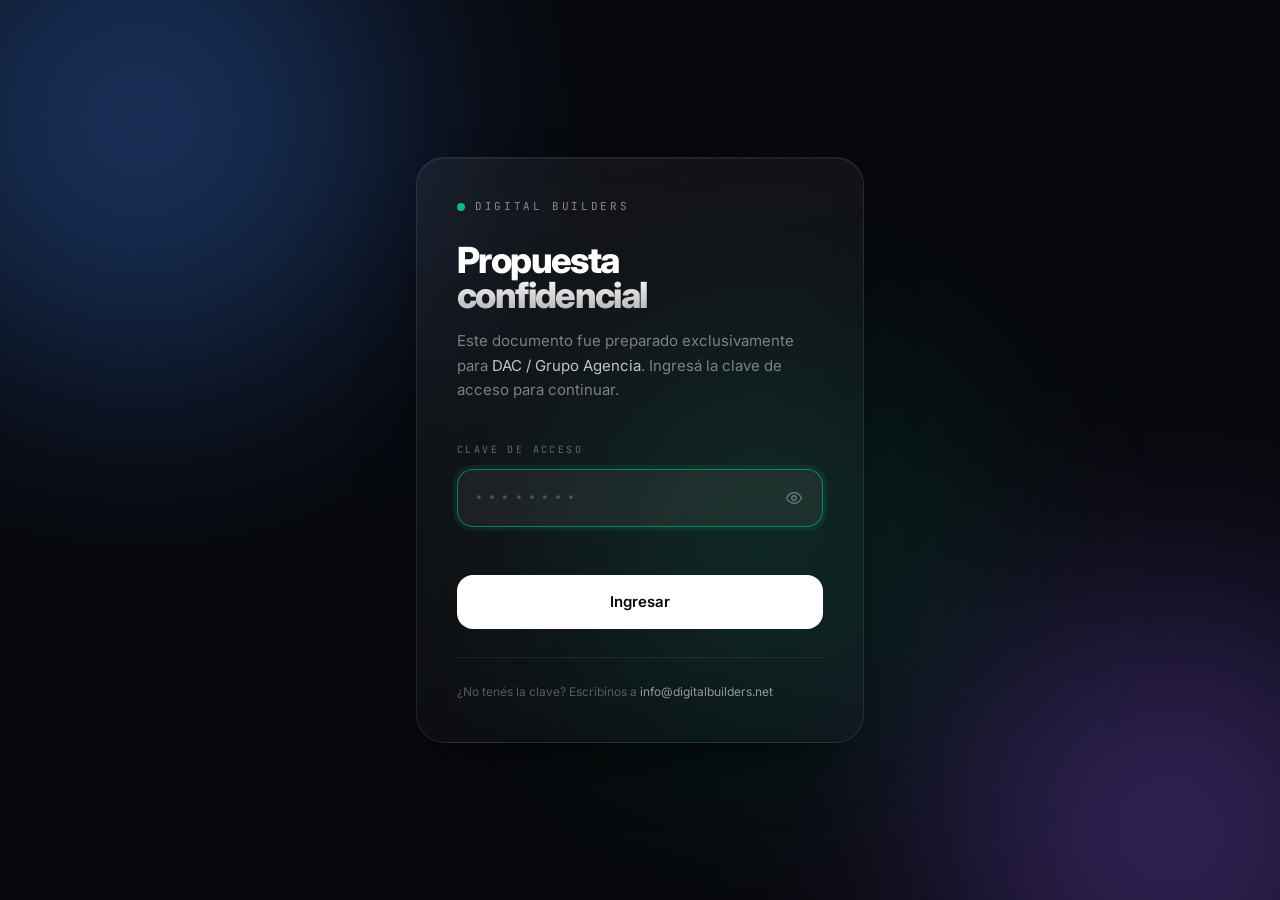
==== public/propuesta/index.html @ 60eed5fd "Cargar la cotizacion real: inversion, pagos y mantenimiento Inversion total USD 35.500 + IVA, dividi" ====
<!doctype html>
<html lang="es">
<head>
<meta charset="utf-8" />
<meta name="viewport" content="width=device-width, initial-scale=1, viewport-fit=cover" />
<meta name="robots" content="noindex,nofollow" />
<meta name="googlebot" content="noindex,nofollow" />
<meta name="referrer" content="no-referrer" />
<meta name="theme-color" content="#06070B" />
<title>Propuesta Técnica y Comercial · Digital Builders</title>
<meta name="description" content="Propuesta técnica y comercial de Digital Builders para DAC, Grupo Agencia, Sumate e Intranet. Documento privado." />
<link rel="preconnect" href="https://fonts.googleapis.com" />
<link rel="preconnect" href="https://fonts.gstatic.com" crossorigin />
<link rel="stylesheet" media="print" onload="this.media='all'"
      href="https://fonts.googleapis.com/css2?family=Inter:wght@300;400;500;600;700;800;900&family=JetBrains+Mono:wght@400;500&display=swap" />
<!-- Tailwind compilado e incrustado: la propuesta no depende de ningun CDN.
     Si se agregan o cambian clases de Tailwind en este archivo, hay que
     regenerar este bloque con la CLI de Tailwind v3 sobre este mismo HTML. -->
<style>*,:after,:before{--tw-border-spacing-x:0;--tw-border-spacing-y:0;--tw-translate-x:0;--tw-translate-y:0;--tw-rotate:0;--tw-skew-x:0;--tw-skew-y:0;--tw-scale-x:1;--tw-scale-y:1;--tw-pan-x: ;--tw-pan-y: ;--tw-pinch-zoom: ;--tw-scroll-snap-strictness:proximity;--tw-gradient-from-position: ;--tw-gradient-via-position: ;--tw-gradient-to-position: ;--tw-ordinal: ;--tw-slashed-zero: ;--tw-numeric-figure: ;--tw-numeric-spacing: ;--tw-numeric-fraction: ;--tw-ring-inset: ;--tw-ring-offset-width:0px;--tw-ring-offset-color:#fff;--tw-ring-color:rgba(59,130,246,.5);--tw-ring-offset-shadow:0 0 #0000;--tw-ring-shadow:0 0 #0000;--tw-shadow:0 0 #0000;--tw-shadow-colored:0 0 #0000;--tw-blur: ;--tw-brightness: ;--tw-contrast: ;--tw-grayscale: ;--tw-hue-rotate: ;--tw-invert: ;--tw-saturate: ;--tw-sepia: ;--tw-drop-shadow: ;--tw-backdrop-blur: ;--tw-backdrop-brightness: ;--tw-backdrop-contrast: ;--tw-backdrop-grayscale: ;--tw-backdrop-hue-rotate: ;--tw-backdrop-invert: ;--tw-backdrop-opacity: ;--tw-backdrop-saturate: ;--tw-backdrop-sepia: ;--tw-contain-size: ;--tw-contain-layout: ;--tw-contain-paint: ;--tw-contain-style: }::backdrop{--tw-border-spacing-x:0;--tw-border-spacing-y:0;--tw-translate-x:0;--tw-translate-y:0;--tw-rotate:0;--tw-skew-x:0;--tw-skew-y:0;--tw-scale-x:1;--tw-scale-y:1;--tw-pan-x: ;--tw-pan-y: ;--tw-pinch-zoom: ;--tw-scroll-snap-strictness:proximity;--tw-gradient-from-position: ;--tw-gradient-via-position: ;--tw-gradient-to-position: ;--tw-ordinal: ;--tw-slashed-zero: ;--tw-numeric-figure: ;--tw-numeric-spacing: ;--tw-numeric-fraction: ;--tw-ring-inset: ;--tw-ring-offset-width:0px;--tw-ring-offset-color:#fff;--tw-ring-color:rgba(59,130,246,.5);--tw-ring-offset-shadow:0 0 #0000;--tw-ring-shadow:0 0 #0000;--tw-shadow:0 0 #0000;--tw-shadow-colored:0 0 #0000;--tw-blur: ;--tw-brightness: ;--tw-contrast: ;--tw-grayscale: ;--tw-hue-rotate: ;--tw-invert: ;--tw-saturate: ;--tw-sepia: ;--tw-drop-shadow: ;--tw-backdrop-blur: ;--tw-backdrop-brightness: ;--tw-backdrop-contrast: ;--tw-backdrop-grayscale: ;--tw-backdrop-hue-rotate: ;--tw-backdrop-invert: ;--tw-backdrop-opacity: ;--tw-backdrop-saturate: ;--tw-backdrop-sepia: ;--tw-contain-size: ;--tw-contain-layout: ;--tw-contain-paint: ;--tw-contain-style: }/*! tailwindcss v3.4.19 | MIT License | https://tailwindcss.com*/*,:after,:before{box-sizing:border-box;border:0 solid #e5e7eb}:after,:before{--tw-content:""}:host,html{line-height:1.5;-webkit-text-size-adjust:100%;-moz-tab-size:4;-o-tab-size:4;tab-size:4;font-family:Inter,system-ui,sans-serif;font-feature-settings:normal;font-variation-settings:normal;-webkit-tap-highlight-color:transparent}body{margin:0;line-height:inherit}hr{height:0;color:inherit;border-top-width:1px}abbr:where([title]){-webkit-text-decoration:underline dotted;text-decoration:underline dotted}h1,h2,h3,h4,h5,h6{font-size:inherit;font-weight:inherit}a{color:inherit;text-decoration:inherit}b,strong{font-weight:bolder}code,kbd,pre,samp{font-family:JetBrains Mono,monospace;font-feature-settings:normal;font-variation-settings:normal;font-size:1em}small{font-size:80%}sub,sup{font-size:75%;line-height:0;position:relative;vertical-align:baseline}sub{bottom:-.25em}sup{top:-.5em}table{text-indent:0;border-color:inherit;border-collapse:collapse}button,input,optgroup,select,textarea{font-family:inherit;font-feature-settings:inherit;font-variation-settings:inherit;font-size:100%;font-weight:inherit;line-height:inherit;letter-spacing:inherit;color:inherit;margin:0;padding:0}button,select{text-transform:none}button,input:where([type=button]),input:where([type=reset]),input:where([type=submit]){-webkit-appearance:button;background-color:transparent;background-image:none}:-moz-focusring{outline:auto}:-moz-ui-invalid{box-shadow:none}progress{vertical-align:baseline}::-webkit-inner-spin-button,::-webkit-outer-spin-button{height:auto}[type=search]{-webkit-appearance:textfield;outline-offset:-2px}::-webkit-search-decoration{-webkit-appearance:none}::-webkit-file-upload-button{-webkit-appearance:button;font:inherit}summary{display:list-item}blockquote,dd,dl,figure,h1,h2,h3,h4,h5,h6,hr,p,pre{margin:0}fieldset{margin:0}fieldset,legend{padding:0}menu,ol,ul{list-style:none;margin:0;padding:0}dialog{padding:0}textarea{resize:vertical}input::-moz-placeholder,textarea::-moz-placeholder{opacity:1;color:#9ca3af}input::placeholder,textarea::placeholder{opacity:1;color:#9ca3af}[role=button],button{cursor:pointer}:disabled{cursor:default}audio,canvas,embed,iframe,img,object,svg,video{display:block;vertical-align:middle}img,video{max-width:100%;height:auto}[hidden]:where(:not([hidden=until-found])){display:none}.pointer-events-none{pointer-events:none}.visible{visibility:visible}.fixed{position:fixed}.absolute{position:absolute}.relative{position:relative}.inset-0{inset:0}.inset-x-0{left:0;right:0}.-bottom-24{bottom:-6rem}.-bottom-28{bottom:-7rem}.-bottom-32{bottom:-8rem}.-bottom-40{bottom:-10rem}.-left-16{left:-4rem}.-left-20{left:-5rem}.-left-24{left:-6rem}.-right-10{right:-2.5rem}.-right-16{right:-4rem}.-right-20{right:-5rem}.-top-20{top:-5rem}.-top-24{top:-6rem}.-top-32{top:-8rem}.-top-40{top:-10rem}.bottom-3{bottom:.75rem}.bottom-4{bottom:1rem}.bottom-6{bottom:1.5rem}.left-0{left:0}.left-1\/2{left:50%}.left-1\/3{left:33.333333%}.left-\[15px\]{left:15px}.right-0{right:0}.right-1\/4{right:25%}.right-3{right:.75rem}.right-6{right:1.5rem}.top-0{top:0}.top-1\.5{top:.375rem}.top-1\/2{top:50%}.top-3{top:.75rem}.top-4{top:1rem}.top-6{top:1.5rem}.top-\[15px\]{top:15px}.z-10{z-index:10}.z-\[100\]{z-index:100}.z-\[60\]{z-index:60}.z-\[70\]{z-index:70}.mx-auto{margin-left:auto;margin-right:auto}.-mr-1{margin-right:-.25rem}.mb-4{margin-bottom:1rem}.mt-0\.5{margin-top:.125rem}.mt-1{margin-top:.25rem}.mt-1\.5{margin-top:.375rem}.mt-10{margin-top:2.5rem}.mt-12{margin-top:3rem}.mt-14{margin-top:3.5rem}.mt-16{margin-top:4rem}.mt-2{margin-top:.5rem}.mt-2\.5{margin-top:.625rem}.mt-3{margin-top:.75rem}.mt-4{margin-top:1rem}.mt-5{margin-top:1.25rem}.mt-6{margin-top:1.5rem}.mt-7{margin-top:1.75rem}.mt-8{margin-top:2rem}.mt-9{margin-top:2.25rem}.mt-\[6px\]{margin-top:6px}.mt-\[7px\]{margin-top:7px}.block{display:block}.flex{display:flex}.inline-flex{display:inline-flex}.table{display:table}.grid{display:grid}.hidden{display:none}.h-1{height:.25rem}.h-1\.5{height:.375rem}.h-10{height:2.5rem}.h-12{height:3rem}.h-2{height:.5rem}.h-5{height:1.25rem}.h-52{height:13rem}.h-56{height:14rem}.h-64{height:16rem}.h-72{height:18rem}.h-8{height:2rem}.h-80{height:20rem}.h-\[2px\]{height:2px}.h-\[31px\]{height:31px}.h-\[420px\]{height:420px}.h-\[440px\]{height:440px}.h-\[500px\]{height:500px}.h-auto{height:auto}.h-full{height:100%}.h-px{height:1px}.max-h-0{max-height:0}.min-h-\[100svh\]{min-height:100svh}.w-0{width:0}.w-1{width:.25rem}.w-1\.5{width:.375rem}.w-10{width:2.5rem}.w-12{width:3rem}.w-2{width:.5rem}.w-52{width:13rem}.w-56{width:14rem}.w-6{width:1.5rem}.w-64{width:16rem}.w-72{width:18rem}.w-8{width:2rem}.w-80{width:20rem}.w-\[31px\]{width:31px}.w-\[420px\]{width:420px}.w-\[440px\]{width:440px}.w-\[500px\]{width:500px}.w-full{width:100%}.w-px{width:1px}.max-w-2xl{max-width:42rem}.max-w-3xl{max-width:48rem}.max-w-\[1240px\]{max-width:1240px}.max-w-\[16ch\]{max-width:16ch}.max-w-\[18ch\]{max-width:18ch}.max-w-lg{max-width:32rem}.max-w-md{max-width:28rem}.flex-1{flex:1 1 0%}.shrink-0{flex-shrink:0}.border-collapse{border-collapse:collapse}.-translate-x-1\/2{--tw-translate-x:-50%}.-translate-x-1\/2,.-translate-y-1\/2{transform:translate(var(--tw-translate-x),var(--tw-translate-y)) rotate(var(--tw-rotate)) skewX(var(--tw-skew-x)) skewY(var(--tw-skew-y)) scaleX(var(--tw-scale-x)) scaleY(var(--tw-scale-y))}.-translate-y-1\/2{--tw-translate-y:-50%}.transform{transform:translate(var(--tw-translate-x),var(--tw-translate-y)) rotate(var(--tw-rotate)) skewX(var(--tw-skew-x)) skewY(var(--tw-skew-y)) scaleX(var(--tw-scale-x)) scaleY(var(--tw-scale-y))}.resize{resize:both}.grid-cols-1{grid-template-columns:repeat(1,minmax(0,1fr))}.grid-cols-2{grid-template-columns:repeat(2,minmax(0,1fr))}.flex-col{flex-direction:column}.flex-wrap{flex-wrap:wrap}.place-items-center{place-items:center}.items-start{align-items:flex-start}.items-end{align-items:flex-end}.items-center{align-items:center}.items-baseline{align-items:baseline}.justify-center{justify-content:center}.justify-between{justify-content:space-between}.gap-1{gap:.25rem}.gap-10{gap:2.5rem}.gap-2{gap:.5rem}.gap-2\.5{gap:.625rem}.gap-3{gap:.75rem}.gap-3\.5{gap:.875rem}.gap-4{gap:1rem}.gap-5{gap:1.25rem}.gap-6{gap:1.5rem}.gap-7{gap:1.75rem}.gap-8{gap:2rem}.gap-x-5{-moz-column-gap:1.25rem;column-gap:1.25rem}.gap-y-2\.5{row-gap:.625rem}.space-y-2\.5>:not([hidden])~:not([hidden]){--tw-space-y-reverse:0;margin-top:calc(.625rem*(1 - var(--tw-space-y-reverse)));margin-bottom:calc(.625rem*var(--tw-space-y-reverse))}.space-y-3>:not([hidden])~:not([hidden]){--tw-space-y-reverse:0;margin-top:calc(.75rem*(1 - var(--tw-space-y-reverse)));margin-bottom:calc(.75rem*var(--tw-space-y-reverse))}.space-y-5>:not([hidden])~:not([hidden]){--tw-space-y-reverse:0;margin-top:calc(1.25rem*(1 - var(--tw-space-y-reverse)));margin-bottom:calc(1.25rem*var(--tw-space-y-reverse))}.space-y-6>:not([hidden])~:not([hidden]){--tw-space-y-reverse:0;margin-top:calc(1.5rem*(1 - var(--tw-space-y-reverse)));margin-bottom:calc(1.5rem*var(--tw-space-y-reverse))}.overflow-hidden{overflow:hidden}.whitespace-nowrap{white-space:nowrap}.text-balance{text-wrap:balance}.break-all{word-break:break-all}.rounded-2xl{border-radius:1rem}.rounded-3xl{border-radius:1.5rem}.rounded-\[26px\]{border-radius:26px}.rounded-\[28px\]{border-radius:28px}.rounded-full{border-radius:9999px}.rounded-lg{border-radius:.5rem}.rounded-xl{border-radius:.75rem}.border{border-width:1px}.border-dashed{border-style:dashed}.border-dac\/25{border-color:rgba(59,130,246,.25)}.border-dac\/30{border-color:rgba(59,130,246,.3)}.border-dac\/40{border-color:rgba(59,130,246,.4)}.border-db\/25{border-color:rgba(16,185,129,.25)}.border-db\/30{border-color:rgba(16,185,129,.3)}.border-db\/40{border-color:rgba(16,185,129,.4)}.border-db\/45{border-color:rgba(16,185,129,.45)}.border-db\/50{border-color:rgba(16,185,129,.5)}.border-ga\/25{border-color:rgba(249,115,22,.25)}.border-ga\/30{border-color:rgba(249,115,22,.3)}.border-ga\/40{border-color:rgba(249,115,22,.4)}.border-intra\/25{border-color:rgba(139,92,246,.25)}.border-intra\/30{border-color:rgba(139,92,246,.3)}.border-sumate\/25{border-color:rgba(245,165,36,.25)}.border-sumate\/30{border-color:rgba(245,165,36,.3)}.border-sumate\/40{border-color:rgba(245,165,36,.4)}.border-white\/10{border-color:hsla(0,0%,100%,.1)}.border-white\/15{border-color:hsla(0,0%,100%,.15)}.border-white\/25{border-color:hsla(0,0%,100%,.25)}.border-white\/\[0\.08\]{border-color:hsla(0,0%,100%,.08)}.bg-dac{--tw-bg-opacity:1;background-color:rgb(59 130 246/var(--tw-bg-opacity,1))}.bg-dac\/10{background-color:rgba(59,130,246,.1)}.bg-dac\/20{background-color:rgba(59,130,246,.2)}.bg-dac\/\[0\.09\]{background-color:rgba(59,130,246,.09)}.bg-db{--tw-bg-opacity:1;background-color:rgb(16 185 129/var(--tw-bg-opacity,1))}.bg-db\/15{background-color:rgba(16,185,129,.15)}.bg-db\/\[0\.06\]{background-color:rgba(16,185,129,.06)}.bg-db\/\[0\.07\]{background-color:rgba(16,185,129,.07)}.bg-db\/\[0\.08\]{background-color:rgba(16,185,129,.08)}.bg-db\/\[0\.09\]{background-color:rgba(16,185,129,.09)}.bg-db\/\[0\.12\]{background-color:rgba(16,185,129,.12)}.bg-ga{--tw-bg-opacity:1;background-color:rgb(249 115 22/var(--tw-bg-opacity,1))}.bg-ga\/10{background-color:rgba(249,115,22,.1)}.bg-ga\/20{background-color:rgba(249,115,22,.2)}.bg-ga\/\[0\.09\]{background-color:rgba(249,115,22,.09)}.bg-ink{--tw-bg-opacity:1;background-color:rgb(6 7 11/var(--tw-bg-opacity,1))}.bg-intra{--tw-bg-opacity:1;background-color:rgb(139 92 246/var(--tw-bg-opacity,1))}.bg-intra\/10{background-color:rgba(139,92,246,.1)}.bg-intra\/15{background-color:rgba(139,92,246,.15)}.bg-intra\/20{background-color:rgba(139,92,246,.2)}.bg-intra\/\[0\.09\]{background-color:rgba(139,92,246,.09)}.bg-red-500{--tw-bg-opacity:1;background-color:rgb(239 68 68/var(--tw-bg-opacity,1))}.bg-sumate{--tw-bg-opacity:1;background-color:rgb(245 165 36/var(--tw-bg-opacity,1))}.bg-sumate\/10{background-color:rgba(245,165,36,.1)}.bg-sumate\/20{background-color:rgba(245,165,36,.2)}.bg-sumate\/\[0\.09\]{background-color:rgba(245,165,36,.09)}.bg-transparent{background-color:transparent}.bg-white{--tw-bg-opacity:1;background-color:rgb(255 255 255/var(--tw-bg-opacity,1))}.bg-white\/10{background-color:hsla(0,0%,100%,.1)}.bg-white\/15{background-color:hsla(0,0%,100%,.15)}.bg-white\/25{background-color:hsla(0,0%,100%,.25)}.bg-white\/30{background-color:hsla(0,0%,100%,.3)}.bg-white\/\[0\.015\]{background-color:hsla(0,0%,100%,.015)}.bg-white\/\[0\.02\]{background-color:hsla(0,0%,100%,.02)}.bg-white\/\[0\.04\]{background-color:hsla(0,0%,100%,.04)}.bg-white\/\[0\.06\]{background-color:hsla(0,0%,100%,.06)}.bg-gradient-to-b{background-image:linear-gradient(to bottom,var(--tw-gradient-stops))}.bg-gradient-to-r{background-image:linear-gradient(to right,var(--tw-gradient-stops))}.from-dac{--tw-gradient-from:#3b82f6 var(--tw-gradient-from-position);--tw-gradient-to:rgba(59,130,246,0) var(--tw-gradient-to-position);--tw-gradient-stops:var(--tw-gradient-from),var(--tw-gradient-to)}.from-dac\/50{--tw-gradient-from:rgba(59,130,246,.5) var(--tw-gradient-from-position);--tw-gradient-to:rgba(59,130,246,0) var(--tw-gradient-to-position);--tw-gradient-stops:var(--tw-gradient-from),var(--tw-gradient-to)}.from-db\/50{--tw-gradient-from:rgba(16,185,129,.5) var(--tw-gradient-from-position);--tw-gradient-to:rgba(16,185,129,0) var(--tw-gradient-to-position);--tw-gradient-stops:var(--tw-gradient-from),var(--tw-gradient-to)}.from-transparent{--tw-gradient-from:transparent var(--tw-gradient-from-position);--tw-gradient-to:transparent var(--tw-gradient-to-position);--tw-gradient-stops:var(--tw-gradient-from),var(--tw-gradient-to)}.from-white\/30{--tw-gradient-from:hsla(0,0%,100%,.3) var(--tw-gradient-from-position);--tw-gradient-to:hsla(0,0%,100%,0) var(--tw-gradient-to-position);--tw-gradient-stops:var(--tw-gradient-from),var(--tw-gradient-to)}.via-dac\/70{--tw-gradient-to:rgba(59,130,246,0) var(--tw-gradient-to-position);--tw-gradient-stops:var(--tw-gradient-from),rgba(59,130,246,.7) var(--tw-gradient-via-position),var(--tw-gradient-to)}.via-db{--tw-gradient-to:rgba(16,185,129,0) var(--tw-gradient-to-position);--tw-gradient-stops:var(--tw-gradient-from),#10b981 var(--tw-gradient-via-position),var(--tw-gradient-to)}.via-db\/40{--tw-gradient-to:rgba(16,185,129,0) var(--tw-gradient-to-position);--tw-gradient-stops:var(--tw-gradient-from),rgba(16,185,129,.4) var(--tw-gradient-via-position),var(--tw-gradient-to)}.via-ga\/70{--tw-gradient-to:rgba(249,115,22,0) var(--tw-gradient-to-position);--tw-gradient-stops:var(--tw-gradient-from),rgba(249,115,22,.7) var(--tw-gradient-via-position),var(--tw-gradient-to)}.via-intra\/70{--tw-gradient-to:rgba(139,92,246,0) var(--tw-gradient-to-position);--tw-gradient-stops:var(--tw-gradient-from),rgba(139,92,246,.7) var(--tw-gradient-via-position),var(--tw-gradient-to)}.via-sumate\/70{--tw-gradient-to:rgba(245,165,36,0) var(--tw-gradient-to-position);--tw-gradient-stops:var(--tw-gradient-from),rgba(245,165,36,.7) var(--tw-gradient-via-position),var(--tw-gradient-to)}.to-intra{--tw-gradient-to:#8b5cf6 var(--tw-gradient-to-position)}.to-transparent{--tw-gradient-to:transparent var(--tw-gradient-to-position)}.to-white\/5{--tw-gradient-to:hsla(0,0%,100%,.05) var(--tw-gradient-to-position)}.p-2{padding:.5rem}.p-2\.5{padding:.625rem}.p-4{padding:1rem}.p-5{padding:1.25rem}.p-6{padding:1.5rem}.p-7{padding:1.75rem}.px-3\.5{padding-left:.875rem;padding-right:.875rem}.px-4{padding-left:1rem;padding-right:1rem}.px-5{padding-left:1.25rem;padding-right:1.25rem}.px-7{padding-left:1.75rem;padding-right:1.75rem}.py-1\.5{padding-top:.375rem;padding-bottom:.375rem}.py-2{padding-top:.5rem;padding-bottom:.5rem}.py-24{padding-top:6rem;padding-bottom:6rem}.py-3{padding-top:.75rem;padding-bottom:.75rem}.py-3\.5{padding-top:.875rem;padding-bottom:.875rem}.py-4{padding-top:1rem;padding-bottom:1rem}.pb-12{padding-bottom:3rem}.pb-16{padding-bottom:4rem}.pb-3{padding-bottom:.75rem}.pb-5{padding-bottom:1.25rem}.pb-6{padding-bottom:1.5rem}.pl-11{padding-left:2.75rem}.pl-12{padding-left:3rem}.pr-12{padding-right:3rem}.pr-3{padding-right:.75rem}.pt-28{padding-top:7rem}.pt-4{padding-top:1rem}.pt-5{padding-top:1.25rem}.pt-6{padding-top:1.5rem}.pt-8{padding-top:2rem}.text-left{text-align:left}.font-mono{font-family:JetBrains Mono,monospace}.font-sans{font-family:Inter,system-ui,sans-serif}.text-\[10px\]{font-size:10px}.text-\[11px\]{font-size:11px}.text-\[12\.5px\]{font-size:12.5px}.text-\[12px\]{font-size:12px}.text-\[13\.5px\]{font-size:13.5px}.text-\[13px\]{font-size:13px}.text-\[14\.5px\]{font-size:14.5px}.text-\[14px\]{font-size:14px}.text-\[15px\]{font-size:15px}.text-\[16px\]{font-size:16px}.text-\[17px\]{font-size:17px}.text-\[19px\]{font-size:19px}.text-\[21px\]{font-size:21px}.text-\[22px\]{font-size:22px}.text-\[24px\]{font-size:24px}.text-\[26px\]{font-size:26px}.text-\[28px\]{font-size:28px}.text-\[30px\]{font-size:30px}.text-\[9px\]{font-size:9px}.text-\[clamp\(1\.9rem\2c 7vw\2c 2\.6rem\)\]{font-size:clamp(1.9rem,7vw,2.6rem)}.text-\[clamp\(2\.2rem\2c 8\.5vw\2c 4\.6rem\)\]{font-size:clamp(2.2rem,8.5vw,4.6rem)}.text-\[clamp\(2\.6rem\2c 11\.5vw\2c 7\.5rem\)\]{font-size:clamp(2.6rem,11.5vw,7.5rem)}.text-\[clamp\(2\.6rem\2c 9vw\2c 3\.6rem\)\]{font-size:clamp(2.6rem,9vw,3.6rem)}.text-\[clamp\(2rem\2c 6\.4vw\2c 3\.6rem\)\]{font-size:clamp(2rem,6.4vw,3.6rem)}.text-\[clamp\(2rem\2c 7vw\2c 4rem\)\]{font-size:clamp(2rem,7vw,4rem)}.text-\[clamp\(2rem\2c 8vw\2c 3\.2rem\)\]{font-size:clamp(2rem,8vw,3.2rem)}.text-base{font-size:1rem;line-height:1.5rem}.text-sm{font-size:.875rem;line-height:1.25rem}.font-medium{font-weight:500}.font-normal{font-weight:400}.font-semibold{font-weight:600}.leading-\[1\.02\]{line-height:1.02}.leading-relaxed{line-height:1.625}.leading-snug{line-height:1.375}.leading-tight{line-height:1.25}.tracking-\[0\.2em\]{letter-spacing:.2em}.tracking-tight{letter-spacing:-.025em}.text-dac{--tw-text-opacity:1;color:rgb(59 130 246/var(--tw-text-opacity,1))}.text-db{color:rgb(16 185 129/var(--tw-text-opacity,1))}.text-db,.text-ga{--tw-text-opacity:1}.text-ga{color:rgb(249 115 22/var(--tw-text-opacity,1))}.text-ink{--tw-text-opacity:1;color:rgb(6 7 11/var(--tw-text-opacity,1))}.text-intra{--tw-text-opacity:1;color:rgb(139 92 246/var(--tw-text-opacity,1))}.text-intra\/80{color:rgba(139,92,246,.8)}.text-red-400\/90{color:hsla(0,91%,71%,.9)}.text-sumate{--tw-text-opacity:1;color:rgb(245 165 36/var(--tw-text-opacity,1))}.text-white{--tw-text-opacity:1;color:rgb(255 255 255/var(--tw-text-opacity,1))}.text-white\/25{color:hsla(0,0%,100%,.25)}.text-white\/30{color:hsla(0,0%,100%,.3)}.text-white\/35{color:hsla(0,0%,100%,.35)}.text-white\/40{color:hsla(0,0%,100%,.4)}.text-white\/45{color:hsla(0,0%,100%,.45)}.text-white\/50{color:hsla(0,0%,100%,.5)}.text-white\/55{color:hsla(0,0%,100%,.55)}.text-white\/60{color:hsla(0,0%,100%,.6)}.text-white\/70{color:hsla(0,0%,100%,.7)}.text-white\/75{color:hsla(0,0%,100%,.75)}.text-white\/85{color:hsla(0,0%,100%,.85)}.text-white\/90{color:hsla(0,0%,100%,.9)}.antialiased{-webkit-font-smoothing:antialiased;-moz-osx-font-smoothing:grayscale}.opacity-0{opacity:0}.opacity-45{opacity:.45}.shadow-2xl{--tw-shadow:0 25px 50px -12px rgba(0,0,0,.25);--tw-shadow-colored:0 25px 50px -12px var(--tw-shadow-color);box-shadow:var(--tw-ring-offset-shadow,0 0 #0000),var(--tw-ring-shadow,0 0 #0000),var(--tw-shadow)}.outline-none{outline:2px solid transparent;outline-offset:2px}.ring-4{--tw-ring-offset-shadow:var(--tw-ring-inset) 0 0 0 var(--tw-ring-offset-width) var(--tw-ring-offset-color);--tw-ring-shadow:var(--tw-ring-inset) 0 0 0 calc(4px + var(--tw-ring-offset-width)) var(--tw-ring-color);box-shadow:var(--tw-ring-offset-shadow),var(--tw-ring-shadow),var(--tw-shadow,0 0 #0000)}.ring-ink{--tw-ring-opacity:1;--tw-ring-color:rgb(6 7 11/var(--tw-ring-opacity,1))}.blur-\[100px\]{--tw-blur:blur(100px)}.blur-\[100px\],.blur-\[120px\]{filter:var(--tw-blur) var(--tw-brightness) var(--tw-contrast) var(--tw-grayscale) var(--tw-hue-rotate) var(--tw-invert) var(--tw-saturate) var(--tw-sepia) var(--tw-drop-shadow)}.blur-\[120px\]{--tw-blur:blur(120px)}.blur-\[130px\]{--tw-blur:blur(130px)}.blur-\[130px\],.blur-\[80px\]{filter:var(--tw-blur) var(--tw-brightness) var(--tw-contrast) var(--tw-grayscale) var(--tw-hue-rotate) var(--tw-invert) var(--tw-saturate) var(--tw-sepia) var(--tw-drop-shadow)}.blur-\[80px\]{--tw-blur:blur(80px)}.blur-\[85px\]{--tw-blur:blur(85px)}.blur-\[85px\],.blur-\[90px\]{filter:var(--tw-blur) var(--tw-brightness) var(--tw-contrast) var(--tw-grayscale) var(--tw-hue-rotate) var(--tw-invert) var(--tw-saturate) var(--tw-sepia) var(--tw-drop-shadow)}.blur-\[90px\]{--tw-blur:blur(90px)}.filter{filter:var(--tw-blur) var(--tw-brightness) var(--tw-contrast) var(--tw-grayscale) var(--tw-hue-rotate) var(--tw-invert) var(--tw-saturate) var(--tw-sepia) var(--tw-drop-shadow)}.transition{transition-property:color,background-color,border-color,text-decoration-color,fill,stroke,opacity,box-shadow,transform,filter,-webkit-backdrop-filter;transition-property:color,background-color,border-color,text-decoration-color,fill,stroke,opacity,box-shadow,transform,filter,backdrop-filter;transition-property:color,background-color,border-color,text-decoration-color,fill,stroke,opacity,box-shadow,transform,filter,backdrop-filter,-webkit-backdrop-filter;transition-timing-function:cubic-bezier(.4,0,.2,1);transition-duration:.15s}.transition-\[max-height\]{transition-property:max-height;transition-timing-function:cubic-bezier(.4,0,.2,1);transition-duration:.15s}.transition-\[width\]{transition-property:width;transition-timing-function:cubic-bezier(.4,0,.2,1);transition-duration:.15s}.transition-all{transition-property:all;transition-timing-function:cubic-bezier(.4,0,.2,1);transition-duration:.15s}.transition-opacity{transition-property:opacity;transition-timing-function:cubic-bezier(.4,0,.2,1);transition-duration:.15s}.transition-transform{transition-property:transform;transition-timing-function:cubic-bezier(.4,0,.2,1)}.duration-150,.transition-transform{transition-duration:.15s}.duration-300{transition-duration:.3s}.duration-500{transition-duration:.5s}.ease-\[cubic-bezier\(\.16\2c 1\2c \.3\2c 1\)\]{transition-timing-function:cubic-bezier(.16,1,.3,1)}.ease-in-out{transition-timing-function:cubic-bezier(.4,0,.2,1)}.ease-out{transition-timing-function:cubic-bezier(0,0,.2,1)}.placeholder\:text-white\/20::-moz-placeholder{color:hsla(0,0%,100%,.2)}.placeholder\:text-white\/20::placeholder{color:hsla(0,0%,100%,.2)}.hover\:border-db\/35:hover{border-color:rgba(16,185,129,.35)}.hover\:border-white\/20:hover{border-color:hsla(0,0%,100%,.2)}.hover\:bg-white\/90:hover{background-color:hsla(0,0%,100%,.9)}.hover\:bg-white\/\[0\.05\]:hover{background-color:hsla(0,0%,100%,.05)}.hover\:bg-white\/\[0\.06\]:hover{background-color:hsla(0,0%,100%,.06)}.hover\:bg-white\/\[0\.11\]:hover{background-color:hsla(0,0%,100%,.11)}.hover\:text-db:hover{--tw-text-opacity:1;color:rgb(16 185 129/var(--tw-text-opacity,1))}.hover\:text-white:hover{--tw-text-opacity:1;color:rgb(255 255 255/var(--tw-text-opacity,1))}.hover\:text-white\/70:hover{color:hsla(0,0%,100%,.7)}.hover\:opacity-70:hover{opacity:.7}.focus\:border-db\/60:focus{border-color:rgba(16,185,129,.6)}.focus\:bg-white\/\[0\.06\]:focus{background-color:hsla(0,0%,100%,.06)}.focus\:outline-none:focus{outline:2px solid transparent;outline-offset:2px}.focus\:ring-4:focus{--tw-ring-offset-shadow:var(--tw-ring-inset) 0 0 0 var(--tw-ring-offset-width) var(--tw-ring-offset-color);--tw-ring-shadow:var(--tw-ring-inset) 0 0 0 calc(4px + var(--tw-ring-offset-width)) var(--tw-ring-color);box-shadow:var(--tw-ring-offset-shadow),var(--tw-ring-shadow),var(--tw-shadow,0 0 #0000)}.focus\:ring-db\/10:focus{--tw-ring-color:rgba(16,185,129,.1)}.focus\:ring-white\/20:focus{--tw-ring-color:hsla(0,0%,100%,.2)}.active\:scale-\[\.985\]:active{--tw-scale-x:.985;--tw-scale-y:.985}.active\:scale-\[\.985\]:active,.group:hover .group-hover\:translate-y-0\.5{transform:translate(var(--tw-translate-x),var(--tw-translate-y)) rotate(var(--tw-rotate)) skewX(var(--tw-skew-x)) skewY(var(--tw-skew-y)) scaleX(var(--tw-scale-x)) scaleY(var(--tw-scale-y))}.group:hover .group-hover\:translate-y-0\.5{--tw-translate-y:0.125rem}.group:hover .group-hover\:border-db\/45{border-color:rgba(16,185,129,.45)}.group:hover .group-hover\:text-db{--tw-text-opacity:1;color:rgb(16 185 129/var(--tw-text-opacity,1))}@media (min-width:640px){.sm\:left-\[19px\]{left:19px}.sm\:col-span-2{grid-column:span 2/span 2}.sm\:mt-10{margin-top:2.5rem}.sm\:mt-14{margin-top:3.5rem}.sm\:mt-20{margin-top:5rem}.sm\:mt-4{margin-top:1rem}.sm\:mt-8{margin-top:2rem}.sm\:block{display:block}.sm\:flex{display:flex}.sm\:hidden{display:none}.sm\:h-\[39px\]{height:39px}.sm\:w-40{width:10rem}.sm\:w-\[39px\]{width:39px}.sm\:w-auto{width:auto}.sm\:grid-cols-2{grid-template-columns:repeat(2,minmax(0,1fr))}.sm\:flex-row{flex-direction:row}.sm\:items-end{align-items:flex-end}.sm\:items-center{align-items:center}.sm\:justify-between{justify-content:space-between}.sm\:gap-2\.5{gap:.625rem}.sm\:gap-5{gap:1.25rem}.sm\:gap-6{gap:1.5rem}.sm\:space-y-8>:not([hidden])~:not([hidden]){--tw-space-y-reverse:0;margin-top:calc(2rem*(1 - var(--tw-space-y-reverse)));margin-bottom:calc(2rem*var(--tw-space-y-reverse))}.sm\:rounded-\[32px\]{border-radius:32px}.sm\:rounded-\[36px\]{border-radius:36px}.sm\:p-10{padding:2.5rem}.sm\:p-12{padding:3rem}.sm\:p-6{padding:1.5rem}.sm\:p-7{padding:1.75rem}.sm\:p-8{padding:2rem}.sm\:p-9{padding:2.25rem}.sm\:px-5{padding-left:1.25rem;padding-right:1.25rem}.sm\:px-6{padding-left:1.5rem;padding-right:1.5rem}.sm\:px-8{padding-left:2rem;padding-right:2rem}.sm\:py-32{padding-top:8rem;padding-bottom:8rem}.sm\:pl-16{padding-left:4rem}.sm\:pt-32{padding-top:8rem}.sm\:text-right{text-align:right}.sm\:text-3xl{font-size:1.875rem;line-height:2.25rem}.sm\:text-4xl{font-size:2.25rem;line-height:2.5rem}.sm\:text-\[11px\]{font-size:11px}.sm\:text-\[15px\]{font-size:15px}.sm\:text-\[17px\]{font-size:17px}.sm\:text-\[18px\]{font-size:18px}.sm\:text-\[24px\]{font-size:24px}.sm\:text-\[26px\]{font-size:26px}.sm\:text-\[28px\]{font-size:28px}.sm\:text-sm{font-size:.875rem;line-height:1.25rem}}@media (min-width:768px){.md\:grid-cols-3{grid-template-columns:repeat(3,minmax(0,1fr))}}@media (min-width:1024px){.lg\:relative{position:relative}.lg\:left-auto{left:auto}.lg\:top-auto{top:auto}.lg\:col-span-12{grid-column:span 12/span 12}.lg\:col-span-2{grid-column:span 2/span 2}.lg\:col-span-4{grid-column:span 4/span 4}.lg\:col-span-5{grid-column:span 5/span 5}.lg\:col-span-7{grid-column:span 7/span 7}.lg\:col-span-8{grid-column:span 8/span 8}.lg\:mb-6{margin-bottom:1.5rem}.lg\:block{display:block}.lg\:flex{display:flex}.lg\:inline-flex{display:inline-flex}.lg\:hidden{display:none}.lg\:grid-cols-12{grid-template-columns:repeat(12,minmax(0,1fr))}.lg\:grid-cols-4{grid-template-columns:repeat(4,minmax(0,1fr))}.lg\:grid-cols-6{grid-template-columns:repeat(6,minmax(0,1fr))}.lg\:gap-12{gap:3rem}.lg\:gap-16{gap:4rem}.lg\:gap-4{gap:1rem}.lg\:p-12{padding:3rem}.lg\:p-16{padding:4rem}.lg\:pl-0{padding-left:0}}</style>

<style>
  :root { color-scheme: dark; }
  html { scroll-behavior: smooth; scroll-padding-top: 96px; -webkit-text-size-adjust: 100%; }
  body { background:#06070B; overflow-x:hidden; }

  /* ---------- Fondo ambiental ---------- */
  .bg-aura{position:fixed;inset:0;z-index:0;pointer-events:none;overflow:hidden}
  .bg-aura span{position:absolute;display:block;border-radius:9999px;filter:blur(120px);opacity:.32}
  .bg-grid{position:fixed;inset:0;z-index:0;pointer-events:none;
    background-image:linear-gradient(rgba(255,255,255,.035) 1px,transparent 1px),linear-gradient(90deg,rgba(255,255,255,.035) 1px,transparent 1px);
    background-size:72px 72px;
    -webkit-mask-image:radial-gradient(ellipse 90% 60% at 50% 0%,#000 20%,transparent 75%);
            mask-image:radial-gradient(ellipse 90% 60% at 50% 0%,#000 20%,transparent 75%)}
  .noise{position:fixed;inset:0;z-index:1;pointer-events:none;opacity:.038;mix-blend-mode:overlay;
    background-image:url("data:image/svg+xml,%3Csvg xmlns='http://www.w3.org/2000/svg' width='140' height='140'%3E%3Cfilter id='n'%3E%3CfeTurbulence type='fractalNoise' baseFrequency='.85' numOctaves='3'/%3E%3C/filter%3E%3Crect width='140' height='140' filter='url(%23n)'/%3E%3C/svg%3E")}

  /* ---------- Reveal on scroll ---------- */
  .reveal{opacity:0;transform:translateY(28px);transition:opacity .95s cubic-bezier(.16,1,.3,1),transform .95s cubic-bezier(.16,1,.3,1);transition-delay:var(--d,0ms);will-change:opacity,transform}
  .reveal.in{opacity:1;transform:none}
  .reveal-x{opacity:0;transform:translateX(-24px);transition:opacity .9s cubic-bezier(.16,1,.3,1),transform .9s cubic-bezier(.16,1,.3,1);transition-delay:var(--d,0ms)}
  .reveal-x.in{opacity:1;transform:none}

  /* ---------- Glass ---------- */
  .glass{background:linear-gradient(160deg,rgba(255,255,255,.055),rgba(255,255,255,.018));
    -webkit-backdrop-filter:blur(18px);backdrop-filter:blur(18px);
    border:1px solid rgba(255,255,255,.09);
    box-shadow:0 1px 0 0 rgba(255,255,255,.06) inset, 0 30px 60px -30px rgba(0,0,0,.9)}
  .glass-soft{background:rgba(255,255,255,.035);-webkit-backdrop-filter:blur(14px);backdrop-filter:blur(14px);border:1px solid rgba(255,255,255,.075)}
  .hair{border-top:1px solid rgba(255,255,255,.07)}

  /* ---------- Tipografía ---------- */
  .display{letter-spacing:-.045em;line-height:.98;font-weight:800}
  .grad-text{background:linear-gradient(180deg,#fff 0%,#fff 45%,rgba(255,255,255,.68) 100%);-webkit-background-clip:text;background-clip:text;color:transparent}
  .eyebrow{letter-spacing:.24em;text-transform:uppercase}
  .pending{color:#6B7280;font-style:italic;font-weight:400}

  /* ---------- Acordeón ---------- */
  .acc-panel{display:grid;grid-template-rows:0fr;transition:grid-template-rows .55s cubic-bezier(.16,1,.3,1),opacity .4s ease;opacity:.4}
  .acc-panel>div{overflow:hidden;min-height:0}
  .acc.open .acc-panel{grid-template-rows:1fr;opacity:1}
  .acc.open .acc-ico{transform:rotate(180deg)}
  .acc-ico{transition:transform .45s cubic-bezier(.16,1,.3,1)}

  /* ---------- Nav ---------- */
  .navlink{position:relative;transition:color .3s ease}
  .navlink::after{content:'';position:absolute;left:0;right:0;bottom:-6px;height:1px;background:currentColor;transform:scaleX(0);transform-origin:left;transition:transform .4s cubic-bezier(.16,1,.3,1);opacity:.6}
  .navlink:hover::after,.navlink.active::after{transform:scaleX(1)}
  .navlink.active{color:#fff}

  /* ---------- Detalles ---------- */
  .card-hov{transition:transform .55s cubic-bezier(.16,1,.3,1),border-color .55s ease,box-shadow .55s ease}
  @media (hover:hover){ .card-hov:hover{transform:translateY(-6px)} }
  .sheen{position:absolute;inset:-1px;border-radius:inherit;pointer-events:none;opacity:0;transition:opacity .6s ease;
    background:radial-gradient(600px circle at var(--mx,50%) var(--my,0%),rgba(255,255,255,.09),transparent 40%)}
  @media (hover:hover){ .card-hov:hover .sheen{opacity:1} }

  ::selection{background:rgba(16,185,129,.32);color:#fff}
  ::-webkit-scrollbar{width:10px;height:10px}
  ::-webkit-scrollbar-track{background:#06070B}
  ::-webkit-scrollbar-thumb{background:#1e2330;border-radius:9999px;border:2px solid #06070B}
  ::-webkit-scrollbar-thumb:hover{background:#2b3245}

  .rail::-webkit-scrollbar{height:6px}
  .rail::-webkit-scrollbar-thumb{background:rgba(255,255,255,.14)}

  @keyframes floaty{0%,100%{transform:translateY(0)}50%{transform:translateY(-10px)}}
  .floaty{animation:floaty 4.5s ease-in-out infinite}
  @keyframes pulseDot{0%,100%{opacity:1;transform:scale(1)}50%{opacity:.35;transform:scale(.82)}}
  .pulse-dot{animation:pulseDot 2.4s ease-in-out infinite}

  @media (prefers-reduced-motion: reduce){
    html{scroll-behavior:auto}
    .reveal,.reveal-x{opacity:1!important;transform:none!important;transition:none!important}
    .floaty,.pulse-dot{animation:none}
    .acc-panel{transition:none}
  }

  /* ══════════════ CAPA DE MOVIMIENTO ══════════════ */

  /* Reveal por líneas: cada línea sube desde su propia máscara */
  .split .ln{display:block;overflow:hidden;padding-bottom:.06em}
  .split .ln>i{display:block;font-style:inherit;transform:translateY(115%);
    transition:transform 1.05s cubic-bezier(.16,1,.3,1);transition-delay:var(--ld,0ms);will-change:transform}
  .split.in .ln>i{transform:none}
  /* grad-text recorta el fondo contra el texto; al partir en lineas hay que
     recrear el degradado en cada linea y correrlo a su posicion original */
  .grad-text.split .ln>i{
    background-image:linear-gradient(180deg,#fff 0%,#fff 45%,rgba(255,255,255,.68) 100%);
    background-size:100% var(--bh,100%);background-position:0 calc(-1*var(--lt,0px));
    background-repeat:no-repeat;-webkit-background-clip:text;background-clip:text;color:transparent}

  /* Reveal con máscara vertical */
  .wipe{clip-path:inset(0 0 100% 0);transition:clip-path 1.15s cubic-bezier(.16,1,.3,1);transition-delay:var(--d,0ms)}
  .in .wipe,.wipe.in{clip-path:inset(0 0 0 0)}

  /* Entrada del número grande: del desenfoque al foco */
  .zoomin{opacity:0;transform:scale(.94);filter:blur(14px);
    transition:opacity .9s ease,transform 1.3s cubic-bezier(.16,1,.3,1),filter 1.1s ease}
  .zoomin.in{opacity:1;transform:none;filter:blur(0)}

  /* Parallax */
  .par{will-change:transform}
  .par-img{transform:scale(1.14) translate3d(0,var(--py,0px),0)}

  /* Spotlight que sigue al cursor */
  #spot{position:fixed;inset:0;z-index:3;pointer-events:none;opacity:0;transition:opacity .8s ease;
    background:radial-gradient(560px circle at var(--sx,50%) var(--sy,50%),rgba(125,170,255,.075),transparent 62%)}
  #spot.on{opacity:1}

  /* Cinta cinética entre secciones */
  .ribbon{position:relative;overflow:hidden;padding:3rem 0;opacity:.72;
    -webkit-mask-image:linear-gradient(90deg,transparent,#000 10%,#000 90%,transparent);
            mask-image:linear-gradient(90deg,transparent,#000 10%,#000 90%,transparent)}
  .ribbon-track{display:flex;align-items:center;gap:2rem;width:max-content;will-change:transform}
  .ribbon-item{display:flex;align-items:center;gap:2rem;white-space:nowrap;
    font-size:clamp(1.4rem,3.6vw,2.5rem);font-weight:800;letter-spacing:-.04em;line-height:1}
  .hollow{color:transparent;-webkit-text-stroke:1px hsla(0,0%,100%,.16)}
  .ribbon-dot{width:.42em;height:.42em;border-radius:9999px;flex:none}

  /* Índice lateral de secciones */
  #dots{position:fixed;right:20px;top:50%;transform:translateY(-50%);z-index:55;
    display:none;flex-direction:column;gap:15px}
  @media (min-width:1280px){#dots{display:flex}}
  #dots button{position:relative;width:9px;height:9px;border-radius:9999px;
    background:hsla(0,0%,100%,.16);transition:background .45s ease,transform .45s cubic-bezier(.16,1,.3,1),box-shadow .45s ease}
  #dots button:hover{background:hsla(0,0%,100%,.42)}
  #dots button.on{background:#10B981;transform:scale(1.4);box-shadow:0 0 0 5px rgba(16,185,129,.12)}
  #dots button>span{position:absolute;right:20px;top:50%;transform:translateY(-50%) translateX(8px);
    opacity:0;pointer-events:none;white-space:nowrap;font-size:11px;letter-spacing:.14em;text-transform:uppercase;
    color:hsla(0,0%,100%,.6);transition:opacity .35s ease,transform .35s cubic-bezier(.16,1,.3,1)}
  #dots button:hover>span{opacity:1;transform:translateY(-50%)}

  /* Timeline del roadmap que se dibuja al scrollear */
  .rail-fill{transform-origin:left center;transform:scaleX(var(--p,0))}
  .rail-fill-v{transform-origin:top center;transform:scaleY(var(--p,0))}
  .tl-dot{transform:scale(.5);opacity:.3;
    transition:transform .7s cubic-bezier(.34,1.56,.64,1),opacity .5s ease}
  .tl-dot.lit{transform:scale(1);opacity:1}

  /* Salida del overlay de acceso */
  #gate{transition:opacity .7s ease,transform .9s cubic-bezier(.16,1,.3,1),filter .7s ease}
  #gate.out{opacity:0;transform:scale(1.05);filter:blur(12px)}

  /* Botones magnéticos */
  .mag{will-change:transform}

  @media (prefers-reduced-motion: reduce){
    .split .ln>i{transform:none!important;transition:none!important}
    .wipe{clip-path:none!important;transition:none!important}
    .zoomin{opacity:1!important;transform:none!important;filter:none!important;transition:none!important}
    .par,.par-img{transform:none!important}
    .rail-fill,.rail-fill-v{transform:none!important}
    .tl-dot{transform:none!important;opacity:1!important}
    #spot{display:none}
    .ribbon-track{transform:none!important}
    #gate{transition:opacity .2s ease}
  }
</style>
</head>

<body class="bg-ink text-white/90 font-sans antialiased">

<!-- ══════════════════════════ ACCESO ══════════════════════════ -->
<div id="gate" class="fixed inset-0 z-[100] flex items-center justify-center px-5 bg-ink">
  <div class="bg-aura" aria-hidden="true">
    <span style="width:520px;height:520px;top:-140px;left:-120px;background:#3B82F6"></span>
    <span style="width:460px;height:460px;bottom:-160px;right:-120px;background:#8B5CF6"></span>
    <span style="width:380px;height:380px;top:40%;left:45%;background:#10B981;opacity:.18"></span>
  </div>
  <div class="noise" aria-hidden="true"></div>

  <div class="relative z-10 w-full max-w-md">
    <div class="glass rounded-[28px] p-7 sm:p-10">
      <div class="flex items-center gap-2.5">
        <span class="w-2 h-2 rounded-full bg-db pulse-dot"></span>
        <span class="font-mono text-[10px] sm:text-[11px] eyebrow text-white/50">Digital&nbsp;Builders</span>
      </div>

      <h1 class="mt-7 text-[28px] sm:text-4xl display grad-text">Propuesta<br />confidencial</h1>
      <p class="mt-4 text-sm sm:text-[15px] leading-relaxed text-white/45">
        Este documento fue preparado exclusivamente para <span class="text-white/75">DAC&nbsp;/ Grupo Agencia</span>.
        Ingresá la clave de acceso para continuar.
      </p>

      <form id="gate-form" class="mt-8" autocomplete="off" novalidate>
        <label for="gate-input" class="font-mono text-[10px] eyebrow text-white/35">Clave de acceso</label>
        <div class="mt-2.5 relative">
          <input id="gate-input" type="password" inputmode="text" autocapitalize="characters" spellcheck="false"
            class="w-full rounded-2xl bg-white/[0.04] border border-white/10 px-4 py-4 pr-12 text-base tracking-[0.2em] font-mono text-white placeholder:text-white/20 outline-none transition focus:border-db/60 focus:bg-white/[0.06] focus:ring-4 focus:ring-db/10"
            placeholder="••••••••" aria-describedby="gate-error" />
          <button type="button" id="gate-toggle" aria-label="Mostrar clave"
            class="absolute right-3 top-1/2 -translate-y-1/2 p-2 rounded-lg text-white/35 hover:text-white/70 transition">
            <svg width="18" height="18" viewBox="0 0 24 24" fill="none" stroke="currentColor" stroke-width="1.8" stroke-linecap="round" stroke-linejoin="round"><path d="M2 12s3.5-7 10-7 10 7 10 7-3.5 7-10 7-10-7-10-7Z"/><circle cx="12" cy="12" r="3"/></svg>
          </button>
        </div>
        <p id="gate-error" class="mt-3 text-[13px] text-red-400/90 h-5 opacity-0 transition-opacity duration-300" role="alert">Clave incorrecta. Intentá nuevamente.</p>

        <button type="submit"
          class="mt-4 w-full rounded-2xl bg-white text-ink font-semibold text-[15px] py-4 transition hover:bg-white/90 active:scale-[.985] focus:outline-none focus:ring-4 focus:ring-white/20">
          Ingresar
        </button>
      </form>

      <p class="mt-7 pt-6 hair text-[12px] leading-relaxed text-white/30">
        ¿No tenés la clave? Escribinos a
        <a href="mailto:info@digitalbuilders.net" class="text-white/55 hover:text-db transition">info@digitalbuilders.net</a>
      </p>
    </div>
  </div>
</div>

<!-- ══════════════════════════ SITIO ══════════════════════════ -->
<div id="app" class="hidden">

  <div class="bg-aura" aria-hidden="true">
    <span style="width:640px;height:640px;top:-220px;left:-180px;background:#3B82F6"></span>
    <span style="width:520px;height:520px;top:8%;right:-200px;background:#8B5CF6;opacity:.22"></span>
    <span style="width:560px;height:560px;top:52%;left:-220px;background:#10B981;opacity:.16"></span>
    <span style="width:520px;height:520px;bottom:-200px;right:-140px;background:#F97316;opacity:.16"></span>
  </div>
  <div class="bg-grid" aria-hidden="true"></div>
  <div class="noise" aria-hidden="true"></div>
  <div id="spot" aria-hidden="true"></div>

  <!-- progreso -->
  <div class="fixed top-0 left-0 right-0 z-[70] h-[2px] bg-transparent">
    <div id="progress" class="h-full w-0 bg-gradient-to-r from-dac via-db to-intra transition-[width] duration-150 ease-out"></div>
  </div>

  <!-- ─────────── NAV ─────────── -->
  <header id="nav" class="fixed top-0 inset-x-0 z-[60] transition-all duration-500">
    <div class="mx-auto max-w-[1240px] px-5 sm:px-8">
      <div id="nav-inner" class="mt-3 sm:mt-4 rounded-2xl px-4 sm:px-5 py-3 flex items-center justify-between transition-all duration-500">
        <a href="#inicio" class="flex items-center gap-2.5 shrink-0 group">
          <span class="w-2 h-2 rounded-full bg-db pulse-dot"></span>
          <span class="font-semibold tracking-tight text-[15px] text-white">Digital Builders</span>
        </a>

        <nav class="hidden lg:flex items-center gap-7 text-[13px] text-white/50">
          <a href="#resumen"       class="navlink">Resumen</a>
          <a href="#proyectos"     class="navlink">Proyectos</a>
          <a href="#metodologia"   class="navlink">Cómo trabajamos</a>
          <a href="#roadmap"       class="navlink">Roadmap</a>
          <a href="#mantenimiento" class="navlink">Mantenimiento</a>
          <a href="#inversion"     class="navlink">Inversión</a>
        </nav>

        <a href="#cierre" class="hidden lg:inline-flex items-center gap-2 rounded-xl bg-white/[0.06] border border-white/10 px-4 py-2 text-[13px] text-white/85 hover:bg-white/[0.11] hover:border-white/20 transition">
          Contacto
          <svg width="14" height="14" viewBox="0 0 24 24" fill="none" stroke="currentColor" stroke-width="2" stroke-linecap="round" stroke-linejoin="round"><path d="M5 12h14M13 6l6 6-6 6"/></svg>
        </a>

        <button id="burger" class="lg:hidden -mr-1 p-2.5 rounded-xl text-white/70 hover:text-white hover:bg-white/[0.06] transition" aria-label="Abrir menú" aria-expanded="false" aria-controls="mobile-menu">
          <svg id="burger-ico" width="20" height="20" viewBox="0 0 24 24" fill="none" stroke="currentColor" stroke-width="1.9" stroke-linecap="round"><path d="M3 6h18M3 12h18M3 18h18"/></svg>
        </button>
      </div>

      <div id="mobile-menu" class="lg:hidden overflow-hidden max-h-0 transition-[max-height] duration-500 ease-[cubic-bezier(.16,1,.3,1)]">
        <nav class="glass rounded-2xl mt-2 p-2 flex flex-col text-[15px]">
          <a href="#resumen"       class="m-link px-4 py-3.5 rounded-xl text-white/70 hover:text-white hover:bg-white/[0.05] transition">Resumen ejecutivo</a>
          <a href="#proyectos"     class="m-link px-4 py-3.5 rounded-xl text-white/70 hover:text-white hover:bg-white/[0.05] transition">Los 4 proyectos</a>
          <a href="#metodologia"   class="m-link px-4 py-3.5 rounded-xl text-white/70 hover:text-white hover:bg-white/[0.05] transition">Cómo trabajamos</a>
          <a href="#roadmap"       class="m-link px-4 py-3.5 rounded-xl text-white/70 hover:text-white hover:bg-white/[0.05] transition">Roadmap</a>
          <a href="#mantenimiento" class="m-link px-4 py-3.5 rounded-xl text-white/70 hover:text-white hover:bg-white/[0.05] transition">Mantenimiento</a>
          <a href="#inversion"     class="m-link px-4 py-3.5 rounded-xl text-white/70 hover:text-white hover:bg-white/[0.05] transition">Inversión</a>
          <a href="#cierre"        class="m-link px-4 py-3.5 rounded-xl text-white/70 hover:text-white hover:bg-white/[0.05] transition">Contacto</a>
        </nav>
      </div>
    </div>
  </header>

  <!-- indice lateral (se puebla por JS) -->
  <nav id="dots" aria-label="Secciones"></nav>

  <main class="relative z-10">

  <!-- ═══════════ 1 · HERO ═══════════ -->
  <section id="inicio" class="relative min-h-[100svh] flex flex-col justify-center pt-28 pb-16 sm:pt-32">
    <div class="mx-auto w-full max-w-[1240px] px-5 sm:px-8">

      <div class="reveal inline-flex items-center gap-2.5 rounded-full glass-soft px-3.5 py-2">
        <span class="w-1.5 h-1.5 rounded-full bg-db"></span>
        <span class="font-mono text-[10px] sm:text-[11px] eyebrow text-white/55">Documento confidencial · 2026</span>
      </div>

      <h1 data-split class="mt-8 sm:mt-10 display grad-text text-[clamp(2.6rem,11.5vw,7.5rem)] max-w-[16ch]" style="--d:80ms">
        Propuesta<br class="hidden sm:block" /> Técnica y<br /> Comercial
      </h1>

      <div class="reveal mt-8 sm:mt-10 flex flex-wrap items-center gap-2 sm:gap-2.5" style="--d:180ms">
        <span class="inline-flex items-center gap-2 rounded-full border border-dac/25 bg-dac/[0.09] px-3.5 py-2 text-[13px] sm:text-sm text-white/85"><span class="w-1.5 h-1.5 rounded-full bg-dac"></span>DAC</span>
        <span class="inline-flex items-center gap-2 rounded-full border border-ga/25 bg-ga/[0.09] px-3.5 py-2 text-[13px] sm:text-sm text-white/85"><span class="w-1.5 h-1.5 rounded-full bg-ga"></span>Grupo Agencia</span>
        <span class="inline-flex items-center gap-2 rounded-full border border-sumate/25 bg-sumate/[0.09] px-3.5 py-2 text-[13px] sm:text-sm text-white/85"><span class="w-1.5 h-1.5 rounded-full bg-sumate"></span>Sumate</span>
        <span class="inline-flex items-center gap-2 rounded-full border border-intra/25 bg-intra/[0.09] px-3.5 py-2 text-[13px] sm:text-sm text-white/85"><span class="w-1.5 h-1.5 rounded-full bg-intra"></span>Intranet</span>
      </div>

      <div class="reveal mt-10 sm:mt-14 flex flex-col sm:flex-row sm:items-end sm:justify-between gap-8" data-par="0.06" style="--d:260ms">
        <div>
          <p class="font-mono text-[10px] eyebrow text-white/35">Preparada por</p>
          <p class="mt-2.5 text-[26px] sm:text-3xl font-semibold tracking-tight text-white">Digital Builders</p>
          <p class="mt-1.5 text-sm text-white/40">Desarrollo web &amp; plataformas digitales · Uruguay</p>
        </div>

        <a href="#resumen" data-scroll
          class="mag group inline-flex items-center justify-center gap-3 rounded-2xl bg-white text-ink font-semibold text-[15px] px-7 py-4 transition hover:bg-white/90 active:scale-[.985] w-full sm:w-auto">
          Ver la propuesta
          <svg class="transition-transform duration-300 group-hover:translate-y-0.5" width="16" height="16" viewBox="0 0 24 24" fill="none" stroke="currentColor" stroke-width="2" stroke-linecap="round" stroke-linejoin="round"><path d="M12 5v14M6 13l6 6 6-6"/></svg>
        </a>
      </div>
    </div>

    <div class="reveal absolute bottom-6 left-1/2 -translate-x-1/2 hidden sm:flex flex-col items-center gap-3" style="--d:420ms">
      <span class="font-mono text-[10px] eyebrow text-white/25">Scroll</span>
      <span class="w-px h-10 bg-gradient-to-b from-white/30 to-transparent floaty"></span>
    </div>
  </section>

  <!-- ═══════════ 2 · RESUMEN EJECUTIVO ═══════════ -->
  <section id="resumen" class="relative py-24 sm:py-32">
    <div class="mx-auto w-full max-w-[1240px] px-5 sm:px-8">

      <div class="reveal flex items-center gap-3">
        <span class="font-mono text-[10px] eyebrow text-db">01</span>
        <span class="h-px w-8 bg-white/15"></span>
        <span class="font-mono text-[10px] eyebrow text-white/40">Resumen ejecutivo</span>
      </div>

      <div class="mt-9 grid lg:grid-cols-12 gap-10 lg:gap-16">
        <h2 data-split class="lg:col-span-5 display text-[clamp(2rem,6.4vw,3.6rem)] grad-text text-balance">
          Cuatro plataformas,<br />un solo plan.
        </h2>

        <div class="lg:col-span-7 space-y-5 text-[15px] sm:text-[17px] leading-relaxed text-white/55">
          <p class="reveal" style="--d:80ms"><span class="pending">[PENDIENTE: párrafo de apertura — contexto del cliente, situación actual y objetivo general del proyecto.]</span></p>
          <p class="reveal" style="--d:140ms"><span class="pending">[PENDIENTE: párrafo de alcance — qué incluye la propuesta, cómo se articulan las cuatro plataformas y qué gana DAC con el enfoque integrado.]</span></p>
          <p class="reveal" style="--d:200ms"><span class="pending">[PENDIENTE: párrafo de cierre — diferencial de Digital Builders y por qué este plan es ejecutable en el plazo propuesto.]</span></p>
        </div>
      </div>

      <div class="mt-14 sm:mt-20 grid grid-cols-1 sm:grid-cols-2 lg:grid-cols-4 gap-4 sm:gap-5">
        <article class="reveal card-hov relative overflow-hidden glass rounded-3xl p-6 sm:p-7" style="--d:0ms">
          <div class="sheen"></div>
          <div class="flex items-baseline gap-1">
            <span class="display text-[clamp(2.6rem,9vw,3.6rem)] text-white" data-count="4">0</span>
          </div>
          <p class="mt-3 text-[15px] font-medium text-white/90">plataformas</p>
          <p class="mt-1.5 text-[13px] leading-relaxed text-white/40">DAC, Grupo Agencia, Sumate e Intranet bajo una misma arquitectura.</p>
          <span class="absolute top-6 right-6 w-2 h-2 rounded-full bg-dac"></span>
        </article>

        <article class="reveal card-hov relative overflow-hidden glass rounded-3xl p-6 sm:p-7" style="--d:90ms">
          <div class="sheen"></div>
          <span class="display text-[clamp(2.6rem,9vw,3.6rem)] text-white" data-count="51">0</span>
          <p class="mt-3 text-[15px] font-medium text-white/90">funcionalidades analizadas</p>
          <p class="mt-1.5 text-[13px] leading-relaxed text-white/40">Relevadas, estimadas y priorizadas una por una.</p>
          <span class="absolute top-6 right-6 w-2 h-2 rounded-full bg-ga"></span>
        </article>

        <article class="reveal card-hov relative overflow-hidden glass rounded-3xl p-6 sm:p-7" style="--d:180ms">
          <div class="sheen"></div>
          <div class="flex items-baseline">
            <span class="display text-[clamp(2.6rem,9vw,3.6rem)] text-white/45">~</span>
            <span class="display text-[clamp(2.6rem,9vw,3.6rem)] text-white" data-count="1000" data-sep="true">0</span>
          </div>
          <p class="mt-3 text-[15px] font-medium text-white/90">horas estimadas</p>
          <p class="mt-1.5 text-[13px] leading-relaxed text-white/40">Equipo dedicado durante todo el ciclo de trabajo.</p>
          <span class="absolute top-6 right-6 w-2 h-2 rounded-full bg-sumate"></span>
        </article>

        <article class="reveal card-hov relative overflow-hidden glass rounded-3xl p-6 sm:p-7" style="--d:270ms">
          <div class="sheen"></div>
          <svg class="mb-4 text-db" width="30" height="30" viewBox="0 0 24 24" fill="none" stroke="currentColor" stroke-width="1.6" stroke-linecap="round" stroke-linejoin="round"><path d="M20 6 9 17l-5-5"/></svg>
          <p class="display text-[22px] sm:text-[24px] leading-tight text-white">Entregables demostrables</p>
          <p class="mt-2 text-[15px] font-medium text-db">cada mes</p>
          <p class="mt-2 text-[13px] leading-relaxed text-white/40">Nada de cajas negras: siempre hay algo funcionando para ver.</p>
          <span class="absolute top-6 right-6 w-2 h-2 rounded-full bg-intra"></span>
        </article>
      </div>
    </div>
  </section>


  <!-- cinta cinetica: se mueve sola y acelera con el scroll -->
  <div class="ribbon" aria-hidden="true">
    <div class="ribbon-track">
      <span class="ribbon-item"><span class="ribbon-dot" style="background:#3B82F6"></span><span class="hollow">DAC</span><span class="ribbon-dot" style="background:#F97316"></span><span class="text-white/55">Grupo Agencia</span><span class="ribbon-dot" style="background:#F5A524"></span><span class="hollow">Sumate</span><span class="ribbon-dot" style="background:#8B5CF6"></span><span class="text-white/55">Intranet</span></span>
      <span class="ribbon-item"><span class="ribbon-dot" style="background:#3B82F6"></span><span class="hollow">DAC</span><span class="ribbon-dot" style="background:#F97316"></span><span class="text-white/55">Grupo Agencia</span><span class="ribbon-dot" style="background:#F5A524"></span><span class="hollow">Sumate</span><span class="ribbon-dot" style="background:#8B5CF6"></span><span class="text-white/55">Intranet</span></span>
    </div>
  </div>

  <!-- ═══════════ 3 · LOS 4 PROYECTOS ═══════════ -->
  <section id="proyectos" class="relative py-24 sm:py-32">
    <div class="mx-auto w-full max-w-[1240px] px-5 sm:px-8">

      <div class="reveal flex items-center gap-3">
        <span class="font-mono text-[10px] eyebrow text-db">02</span>
        <span class="h-px w-8 bg-white/15"></span>
        <span class="font-mono text-[10px] eyebrow text-white/40">Los 4 proyectos</span>
      </div>

      <div class="mt-9 grid lg:grid-cols-12 gap-6 items-end">
        <h2 data-split class="lg:col-span-7 display text-[clamp(2rem,6.4vw,3.6rem)] grad-text text-balance">
          Cada plataforma,<br />con identidad propia.
        </h2>
        <p class="reveal lg:col-span-5 text-[15px] leading-relaxed text-white/45" style="--d:100ms">
          Cuatro productos distintos que comparten base técnica, design system y equipo. Un solo estándar de calidad, cuatro experiencias diferenciadas.
        </p>
      </div>

      <div class="mt-14 sm:mt-20 space-y-6 sm:space-y-8">

        <!-- ····· DAC ····· -->
        <article class="reveal card-hov relative overflow-hidden glass rounded-[26px] sm:rounded-[32px]" data-accent="dac">
          <div class="sheen"></div>
          <div class="absolute inset-x-0 top-0 h-px bg-gradient-to-r from-transparent via-dac/70 to-transparent"></div>
          <div class="absolute -top-24 -left-16 w-72 h-72 rounded-full bg-dac/20 blur-[90px] pointer-events-none"></div>

          <div class="wipe relative p-6 sm:p-9 lg:p-12">
            <div class="flex flex-wrap items-center gap-3">
              <span class="font-mono text-[10px] eyebrow text-dac">Proyecto 01</span>
              <span class="h-px w-6 bg-white/15"></span>
              <span class="font-mono text-[10px] eyebrow text-white/35">Sitio institucional</span>
            </div>

            <div class="mt-5 grid lg:grid-cols-12 gap-6 lg:gap-12">
              <div class="lg:col-span-5">
                <h3 class="display text-[clamp(2rem,8vw,3.2rem)] text-white">DAC</h3>
                <p class="mt-4 text-[15px] leading-relaxed text-white/50">
                  <span class="pending">[PENDIENTE: descripción de DAC — qué es la plataforma, a qué público sirve y cuál es su rol dentro del ecosistema digital del grupo.]</span>
                </p>
              </div>

              <div class="lg:col-span-7">
                <figure class="relative rounded-2xl overflow-hidden border border-white/10 bg-white/[0.02]">
                  <img loading="lazy" decoding="async" width="1600" height="700" alt="Maqueta panorámica del sitio DAC (pendiente)" class="w-full h-auto block par-img"
                    src="data:image/svg+xml,%3Csvg xmlns='http://www.w3.org/2000/svg' viewBox='0 0 1600 700'%3E%3Cdefs%3E%3ClinearGradient id='g' x1='0' y1='0' x2='1' y2='1'%3E%3Cstop offset='0' stop-color='%230A0C13'/%3E%3Cstop offset='1' stop-color='%233B82F6' stop-opacity='.22'/%3E%3C/linearGradient%3E%3C/defs%3E%3Crect width='1600' height='700' fill='url(%23g)'/%3E%3Cg fill='%23FFFFFF' fill-opacity='.055'%3E%3Crect x='80' y='80' width='300' height='28' rx='14'/%3E%3Crect x='80' y='150' width='820' height='64' rx='16'/%3E%3Crect x='80' y='240' width='640' height='22' rx='11'/%3E%3Crect x='80' y='284' width='520' height='22' rx='11'/%3E%3Crect x='80' y='380' width='420' height='190' rx='22'/%3E%3Crect x='540' y='380' width='420' height='190' rx='22'/%3E%3Crect x='1000' y='380' width='420' height='190' rx='22'/%3E%3C/g%3E%3Crect x='1000' y='80' width='420' height='230' rx='26' fill='%233B82F6' fill-opacity='.16'/%3E%3Ctext x='800' y='650' text-anchor='middle' font-family='monospace' font-size='27' fill='%236B7280'%3E[PENDIENTE: maqueta panoramica]%3C/text%3E%3C/svg%3E" />
                </figure>
              </div>
            </div>

            <div class="acc mt-7 rounded-2xl border border-white/[0.08] bg-white/[0.02]">
              <button type="button" class="acc-btn w-full flex items-center justify-between gap-4 px-5 sm:px-6 py-4 text-left" aria-expanded="false">
                <span class="text-[14px] sm:text-[15px] font-medium text-white/85">Ver funcionalidades</span>
                <span class="acc-ico shrink-0 grid place-items-center w-8 h-8 rounded-full border border-dac/30 bg-dac/10 text-dac">
                  <svg width="15" height="15" viewBox="0 0 24 24" fill="none" stroke="currentColor" stroke-width="2" stroke-linecap="round" stroke-linejoin="round"><path d="m6 9 6 6 6-6"/></svg>
                </span>
              </button>
              <div class="acc-panel">
                <div>
                  <ul class="px-5 sm:px-6 pb-6 space-y-2.5 text-[14px] leading-relaxed">
                    <li class="flex gap-3"><span class="mt-[7px] w-1.5 h-1.5 rounded-full bg-dac shrink-0"></span><span class="pending">[PENDIENTE: funcionalidad 01 de DAC]</span></li>
                    <li class="flex gap-3"><span class="mt-[7px] w-1.5 h-1.5 rounded-full bg-dac shrink-0"></span><span class="pending">[PENDIENTE: funcionalidad 02 de DAC]</span></li>
                    <li class="flex gap-3"><span class="mt-[7px] w-1.5 h-1.5 rounded-full bg-dac shrink-0"></span><span class="pending">[PENDIENTE: funcionalidad 03 de DAC]</span></li>
                    <li class="flex gap-3"><span class="mt-[7px] w-1.5 h-1.5 rounded-full bg-dac shrink-0"></span><span class="pending">[PENDIENTE: listado completo de funcionalidades relevadas para DAC]</span></li>
                  </ul>
                </div>
              </div>
            </div>
          </div>
        </article>

        <!-- ····· GRUPO AGENCIA ····· -->
        <article class="reveal card-hov relative overflow-hidden glass rounded-[26px] sm:rounded-[32px]" data-accent="ga">
          <div class="sheen"></div>
          <div class="absolute inset-x-0 top-0 h-px bg-gradient-to-r from-transparent via-ga/70 to-transparent"></div>
          <div class="absolute -top-24 -right-16 w-72 h-72 rounded-full bg-ga/20 blur-[90px] pointer-events-none"></div>

          <div class="wipe relative p-6 sm:p-9 lg:p-12">
            <div class="flex flex-wrap items-center gap-3">
              <span class="font-mono text-[10px] eyebrow text-ga">Proyecto 02</span>
              <span class="h-px w-6 bg-white/15"></span>
              <span class="font-mono text-[10px] eyebrow text-white/35">Plataforma transaccional</span>
            </div>

            <div class="mt-5 grid lg:grid-cols-12 gap-6 lg:gap-12">
              <div class="lg:col-span-5">
                <h3 class="display text-[clamp(2rem,8vw,3.2rem)] text-white">Grupo Agencia</h3>
                <p class="mt-4 text-[15px] leading-relaxed text-white/50">
                  <span class="pending">[PENDIENTE: descripción de Grupo Agencia — alcance del sitio, flujos transaccionales previstos y públicos objetivo.]</span>
                </p>
              </div>

              <div class="lg:col-span-7">
                <figure class="relative rounded-2xl overflow-hidden border border-white/10 bg-white/[0.02]">
                  <img loading="lazy" decoding="async" width="1600" height="700" alt="Maqueta panorámica del sitio Grupo Agencia (pendiente)" class="w-full h-auto block par-img"
                    src="data:image/svg+xml,%3Csvg xmlns='http://www.w3.org/2000/svg' viewBox='0 0 1600 700'%3E%3Cdefs%3E%3ClinearGradient id='g' x1='0' y1='0' x2='1' y2='1'%3E%3Cstop offset='0' stop-color='%230A0C13'/%3E%3Cstop offset='1' stop-color='%23F97316' stop-opacity='.22'/%3E%3C/linearGradient%3E%3C/defs%3E%3Crect width='1600' height='700' fill='url(%23g)'/%3E%3Cg fill='%23FFFFFF' fill-opacity='.055'%3E%3Crect x='80' y='80' width='300' height='28' rx='14'/%3E%3Crect x='80' y='150' width='760' height='64' rx='16'/%3E%3Crect x='80' y='240' width='600' height='22' rx='11'/%3E%3Crect x='80' y='380' width='640' height='190' rx='22'/%3E%3Crect x='760' y='380' width='300' height='190' rx='22'/%3E%3Crect x='1100' y='380' width='320' height='190' rx='22'/%3E%3C/g%3E%3Crect x='920' y='80' width='500' height='240' rx='26' fill='%23F97316' fill-opacity='.16'/%3E%3Ctext x='800' y='650' text-anchor='middle' font-family='monospace' font-size='27' fill='%236B7280'%3E[PENDIENTE: maqueta panoramica]%3C/text%3E%3C/svg%3E" />
                </figure>
              </div>
            </div>

            <div class="acc mt-7 rounded-2xl border border-white/[0.08] bg-white/[0.02]">
              <button type="button" class="acc-btn w-full flex items-center justify-between gap-4 px-5 sm:px-6 py-4 text-left" aria-expanded="false">
                <span class="text-[14px] sm:text-[15px] font-medium text-white/85">Ver funcionalidades</span>
                <span class="acc-ico shrink-0 grid place-items-center w-8 h-8 rounded-full border border-ga/30 bg-ga/10 text-ga">
                  <svg width="15" height="15" viewBox="0 0 24 24" fill="none" stroke="currentColor" stroke-width="2" stroke-linecap="round" stroke-linejoin="round"><path d="m6 9 6 6 6-6"/></svg>
                </span>
              </button>
              <div class="acc-panel">
                <div>
                  <ul class="px-5 sm:px-6 pb-6 space-y-2.5 text-[14px] leading-relaxed">
                    <li class="flex gap-3"><span class="mt-[7px] w-1.5 h-1.5 rounded-full bg-ga shrink-0"></span><span class="pending">[PENDIENTE: funcionalidad 01 de Grupo Agencia]</span></li>
                    <li class="flex gap-3"><span class="mt-[7px] w-1.5 h-1.5 rounded-full bg-ga shrink-0"></span><span class="pending">[PENDIENTE: funcionalidad 02 de Grupo Agencia]</span></li>
                    <li class="flex gap-3"><span class="mt-[7px] w-1.5 h-1.5 rounded-full bg-ga shrink-0"></span><span class="pending">[PENDIENTE: funcionalidad 03 de Grupo Agencia]</span></li>
                    <li class="flex gap-3"><span class="mt-[7px] w-1.5 h-1.5 rounded-full bg-ga shrink-0"></span><span class="pending">[PENDIENTE: listado completo de funcionalidades relevadas para Grupo Agencia]</span></li>
                  </ul>
                </div>
              </div>
            </div>
          </div>
        </article>

        <!-- ····· SUMATE ····· -->
        <article class="reveal card-hov relative overflow-hidden glass rounded-[26px] sm:rounded-[32px]" data-accent="sumate">
          <div class="sheen"></div>
          <div class="absolute inset-x-0 top-0 h-px bg-gradient-to-r from-transparent via-sumate/70 to-transparent"></div>
          <div class="absolute -top-24 -left-16 w-72 h-72 rounded-full bg-sumate/20 blur-[90px] pointer-events-none"></div>

          <div class="wipe relative p-6 sm:p-9 lg:p-12">
            <div class="flex flex-wrap items-center gap-3">
              <span class="font-mono text-[10px] eyebrow text-sumate">Proyecto 03</span>
              <span class="h-px w-6 bg-white/15"></span>
              <span class="font-mono text-[10px] eyebrow text-white/35">Sitio de campaña</span>
            </div>

            <div class="mt-5 grid lg:grid-cols-12 gap-6 lg:gap-12">
              <div class="lg:col-span-5">
                <h3 class="display text-[clamp(2rem,8vw,3.2rem)] text-white">Sumate</h3>
                <p class="mt-4 text-[15px] leading-relaxed text-white/50">
                  <span class="pending">[PENDIENTE: descripción de Sumate — objetivo del sitio, tipo de contenidos y conversión esperada.]</span>
                </p>
              </div>

              <div class="lg:col-span-7">
                <figure class="relative rounded-2xl overflow-hidden border border-white/10 bg-white/[0.02]">
                  <img loading="lazy" decoding="async" width="1600" height="700" alt="Maqueta panorámica del sitio Sumate (pendiente)" class="w-full h-auto block par-img"
                    src="data:image/svg+xml,%3Csvg xmlns='http://www.w3.org/2000/svg' viewBox='0 0 1600 700'%3E%3Cdefs%3E%3ClinearGradient id='g' x1='0' y1='0' x2='1' y2='1'%3E%3Cstop offset='0' stop-color='%230A0C13'/%3E%3Cstop offset='1' stop-color='%23F5A524' stop-opacity='.22'/%3E%3C/linearGradient%3E%3C/defs%3E%3Crect width='1600' height='700' fill='url(%23g)'/%3E%3Cg fill='%23FFFFFF' fill-opacity='.055'%3E%3Crect x='80' y='80' width='260' height='28' rx='14'/%3E%3Crect x='80' y='150' width='700' height='64' rx='16'/%3E%3Crect x='80' y='240' width='560' height='22' rx='11'/%3E%3Crect x='80' y='300' width='260' height='52' rx='26'/%3E%3Crect x='80' y='410' width='1340' height='170' rx='24'/%3E%3C/g%3E%3Crect x='860' y='80' width='560' height='270' rx='26' fill='%23F5A524' fill-opacity='.16'/%3E%3Ctext x='800' y='655' text-anchor='middle' font-family='monospace' font-size='27' fill='%236B7280'%3E[PENDIENTE: maqueta panoramica]%3C/text%3E%3C/svg%3E" />
                </figure>
              </div>
            </div>

            <div class="acc mt-7 rounded-2xl border border-white/[0.08] bg-white/[0.02]">
              <button type="button" class="acc-btn w-full flex items-center justify-between gap-4 px-5 sm:px-6 py-4 text-left" aria-expanded="false">
                <span class="text-[14px] sm:text-[15px] font-medium text-white/85">Ver funcionalidades</span>
                <span class="acc-ico shrink-0 grid place-items-center w-8 h-8 rounded-full border border-sumate/30 bg-sumate/10 text-sumate">
                  <svg width="15" height="15" viewBox="0 0 24 24" fill="none" stroke="currentColor" stroke-width="2" stroke-linecap="round" stroke-linejoin="round"><path d="m6 9 6 6 6-6"/></svg>
                </span>
              </button>
              <div class="acc-panel">
                <div>
                  <ul class="px-5 sm:px-6 pb-6 space-y-2.5 text-[14px] leading-relaxed">
                    <li class="flex gap-3"><span class="mt-[7px] w-1.5 h-1.5 rounded-full bg-sumate shrink-0"></span><span class="pending">[PENDIENTE: funcionalidad 01 de Sumate]</span></li>
                    <li class="flex gap-3"><span class="mt-[7px] w-1.5 h-1.5 rounded-full bg-sumate shrink-0"></span><span class="pending">[PENDIENTE: funcionalidad 02 de Sumate]</span></li>
                    <li class="flex gap-3"><span class="mt-[7px] w-1.5 h-1.5 rounded-full bg-sumate shrink-0"></span><span class="pending">[PENDIENTE: listado completo de funcionalidades relevadas para Sumate]</span></li>
                  </ul>
                </div>
              </div>
            </div>
          </div>
        </article>

        <!-- ····· INTRANET ····· -->
        <article class="reveal card-hov relative overflow-hidden glass rounded-[26px] sm:rounded-[32px]" data-accent="intra">
          <div class="sheen"></div>
          <div class="absolute inset-x-0 top-0 h-px bg-gradient-to-r from-transparent via-intra/70 to-transparent"></div>
          <div class="absolute -top-24 -right-16 w-72 h-72 rounded-full bg-intra/20 blur-[90px] pointer-events-none"></div>

          <div class="wipe relative p-6 sm:p-9 lg:p-12">
            <div class="flex flex-wrap items-center gap-3">
              <span class="font-mono text-[10px] eyebrow text-intra">Proyecto 04</span>
              <span class="h-px w-6 bg-white/15"></span>
              <span class="font-mono text-[10px] eyebrow text-white/35">Plataforma interna</span>
            </div>

            <div class="mt-5 grid lg:grid-cols-12 gap-6 lg:gap-12">
              <div class="lg:col-span-5">
                <h3 class="display text-[clamp(2rem,8vw,3.2rem)] text-white">Intranet</h3>
                <p class="mt-4 text-[15px] leading-relaxed text-white/50">
                  <span class="pending">[PENDIENTE: descripción de la Intranet — usuarios internos, módulos previstos y niveles de acceso por rol.]</span>
                </p>
              </div>

              <div class="lg:col-span-7">
                <figure class="relative rounded-2xl overflow-hidden border border-white/10 bg-white/[0.02]">
                  <img loading="lazy" decoding="async" width="1600" height="700" alt="Maqueta panorámica de la Intranet (pendiente)" class="w-full h-auto block par-img"
                    src="data:image/svg+xml,%3Csvg xmlns='http://www.w3.org/2000/svg' viewBox='0 0 1600 700'%3E%3Cdefs%3E%3ClinearGradient id='g' x1='0' y1='0' x2='1' y2='1'%3E%3Cstop offset='0' stop-color='%230A0C13'/%3E%3Cstop offset='1' stop-color='%238B5CF6' stop-opacity='.22'/%3E%3C/linearGradient%3E%3C/defs%3E%3Crect width='1600' height='700' fill='url(%23g)'/%3E%3Cg fill='%23FFFFFF' fill-opacity='.055'%3E%3Crect x='80' y='80' width='260' height='540' rx='24'/%3E%3Crect x='390' y='80' width='1030' height='70' rx='18'/%3E%3Crect x='390' y='185' width='500' height='200' rx='22'/%3E%3Crect x='920' y='185' width='500' height='200' rx='22'/%3E%3Crect x='390' y='420' width='1030' height='200' rx='22'/%3E%3C/g%3E%3Crect x='390' y='185' width='500' height='200' rx='22' fill='%238B5CF6' fill-opacity='.14'/%3E%3Ctext x='905' y='665' text-anchor='middle' font-family='monospace' font-size='26' fill='%236B7280'%3E[PENDIENTE: maqueta panoramica]%3C/text%3E%3C/svg%3E" />
                </figure>
              </div>
            </div>

            <div class="acc mt-7 rounded-2xl border border-white/[0.08] bg-white/[0.02]">
              <button type="button" class="acc-btn w-full flex items-center justify-between gap-4 px-5 sm:px-6 py-4 text-left" aria-expanded="false">
                <span class="text-[14px] sm:text-[15px] font-medium text-white/85">Ver funcionalidades</span>
                <span class="acc-ico shrink-0 grid place-items-center w-8 h-8 rounded-full border border-intra/30 bg-intra/10 text-intra">
                  <svg width="15" height="15" viewBox="0 0 24 24" fill="none" stroke="currentColor" stroke-width="2" stroke-linecap="round" stroke-linejoin="round"><path d="m6 9 6 6 6-6"/></svg>
                </span>
              </button>
              <div class="acc-panel">
                <div>
                  <ul class="px-5 sm:px-6 pb-6 space-y-2.5 text-[14px] leading-relaxed">
                    <li class="flex gap-3"><span class="mt-[7px] w-1.5 h-1.5 rounded-full bg-intra shrink-0"></span><span class="pending">[PENDIENTE: funcionalidad 01 de la Intranet]</span></li>
                    <li class="flex gap-3"><span class="mt-[7px] w-1.5 h-1.5 rounded-full bg-intra shrink-0"></span><span class="pending">[PENDIENTE: funcionalidad 02 de la Intranet]</span></li>
                    <li class="flex gap-3"><span class="mt-[7px] w-1.5 h-1.5 rounded-full bg-intra shrink-0"></span><span class="pending">[PENDIENTE: listado completo de funcionalidades relevadas para la Intranet]</span></li>
                  </ul>
                </div>
              </div>
            </div>
          </div>
        </article>

      </div>
    </div>
  </section>

  <!-- ═══════════ 4 · CÓMO TRABAJAMOS ═══════════ -->
  <section id="metodologia" class="relative py-24 sm:py-32">
    <div class="mx-auto w-full max-w-[1240px] px-5 sm:px-8">

      <div class="reveal flex items-center gap-3">
        <span class="font-mono text-[10px] eyebrow text-db">03</span>
        <span class="h-px w-8 bg-white/15"></span>
        <span class="font-mono text-[10px] eyebrow text-white/40">Cómo trabajamos</span>
      </div>

      <div class="mt-9 grid lg:grid-cols-12 gap-6 items-end">
        <h2 data-split class="lg:col-span-7 display text-[clamp(2rem,6.4vw,3.6rem)] grad-text text-balance">
          Método simple,<br />control total.
        </h2>
        <p class="reveal lg:col-span-5 text-[15px] leading-relaxed text-white/45" style="--d:100ms">
          El proceso está diseñado para que DAC vea avance real todos los meses y valide cada módulo antes de que se dé por cerrado.
        </p>
      </div>

      <div class="mt-14 sm:mt-20 grid md:grid-cols-3 gap-4 sm:gap-5">

        <article class="reveal card-hov relative overflow-hidden glass rounded-3xl p-7 sm:p-8" style="--d:0ms">
          <div class="sheen"></div>
          <div class="grid place-items-center w-12 h-12 rounded-2xl bg-db/12 border border-db/25 text-db">
            <svg width="21" height="21" viewBox="0 0 24 24" fill="none" stroke="currentColor" stroke-width="1.7" stroke-linecap="round" stroke-linejoin="round"><rect x="3" y="4" width="18" height="18" rx="3"/><path d="M16 2v4M8 2v4M3 10h18"/></svg>
          </div>
          <h3 class="mt-6 text-[21px] font-semibold tracking-tight text-white">Un entregable cada 30 días</h3>
          <p class="mt-3 text-[14px] leading-relaxed text-white/45">
            Cada mes cierra con algo concreto y navegable: no informes de avance, sino producto funcionando en el entorno de staging.
          </p>
          <ul class="mt-6 space-y-2.5 text-[13.5px] text-white/55">
            <li class="flex gap-2.5"><span class="mt-[7px] w-1 h-1 rounded-full bg-db shrink-0"></span>Demo en vivo al cierre de cada mes</li>
            <li class="flex gap-2.5"><span class="mt-[7px] w-1 h-1 rounded-full bg-db shrink-0"></span>Acceso permanente al entorno de pruebas</li>
            <li class="flex gap-2.5"><span class="mt-[7px] w-1 h-1 rounded-full bg-db shrink-0"></span>Alcance del mes acordado por adelantado</li>
          </ul>
        </article>

        <article class="reveal card-hov relative overflow-hidden glass rounded-3xl p-7 sm:p-8" style="--d:100ms">
          <div class="sheen"></div>
          <div class="grid place-items-center w-12 h-12 rounded-2xl bg-dac/12 border border-dac/25 text-dac">
            <svg width="21" height="21" viewBox="0 0 24 24" fill="none" stroke="currentColor" stroke-width="1.7" stroke-linecap="round" stroke-linejoin="round"><path d="M14 2H7a2 2 0 0 0-2 2v16a2 2 0 0 0 2 2h10a2 2 0 0 0 2-2V7Z"/><path d="M14 2v5h5"/><path d="m9 15 2 2 4-4"/></svg>
          </div>
          <h3 class="mt-6 text-[21px] font-semibold tracking-tight text-white">UAT con checklist firmado</h3>
          <p class="mt-3 text-[14px] leading-relaxed text-white/45">
            Cada módulo se somete a pruebas de aceptación del lado de DAC, con una lista de verificación que se firma antes de avanzar.
          </p>
          <ul class="mt-6 space-y-2.5 text-[13.5px] text-white/55">
            <li class="flex gap-2.5"><span class="mt-[7px] w-1 h-1 rounded-full bg-dac shrink-0"></span>Checklist por módulo, criterio por criterio</li>
            <li class="flex gap-2.5"><span class="mt-[7px] w-1 h-1 rounded-full bg-dac shrink-0"></span>Ventana de observaciones y corrección</li>
            <li class="flex gap-2.5"><span class="mt-[7px] w-1 h-1 rounded-full bg-dac shrink-0"></span>Firma de conformidad como cierre formal</li>
          </ul>
        </article>

        <article class="reveal card-hov relative overflow-hidden glass rounded-3xl p-7 sm:p-8" style="--d:200ms">
          <div class="sheen"></div>
          <div class="grid place-items-center w-12 h-12 rounded-2xl bg-intra/12 border border-intra/25 text-intra">
            <svg width="21" height="21" viewBox="0 0 24 24" fill="none" stroke="currentColor" stroke-width="1.7" stroke-linecap="round" stroke-linejoin="round"><path d="M12 2 3 6v6c0 5 3.8 9.3 9 10 5.2-.7 9-5 9-10V6Z"/><path d="m9 12 2 2 4-4"/></svg>
          </div>
          <h3 class="mt-6 text-[21px] font-semibold tracking-tight text-white">Testing en 3 capas</h3>
          <p class="mt-3 text-[14px] leading-relaxed text-white/45">
            Nada llega a producción sin pasar por las tres capas de control. La calidad no se revisa al final: se construye durante todo el camino.
          </p>
          <ul class="mt-6 space-y-3 text-[13.5px]">
            <li class="flex items-start gap-3">
              <span class="font-mono text-[10px] text-intra/80 mt-0.5">01</span>
              <span class="text-white/55"><span class="text-white/85">Automatizado</span> — pruebas técnicas en cada cambio de código.</span>
            </li>
            <li class="flex items-start gap-3">
              <span class="font-mono text-[10px] text-intra/80 mt-0.5">02</span>
              <span class="text-white/55"><span class="text-white/85">Funcional interno</span> — QA de Digital Builders sobre cada flujo.</span>
            </li>
            <li class="flex items-start gap-3">
              <span class="font-mono text-[10px] text-intra/80 mt-0.5">03</span>
              <span class="text-white/55"><span class="text-white/85">Aceptación del cliente</span> — validación final de DAC.</span>
            </li>
          </ul>
        </article>
      </div>

      <!-- Seguridad -->
      <div class="reveal mt-6 sm:mt-8 relative overflow-hidden glass rounded-3xl p-7 sm:p-9">
        <div class="absolute -bottom-24 left-1/3 w-80 h-80 rounded-full bg-db/12 blur-[100px] pointer-events-none"></div>
        <div class="relative grid lg:grid-cols-12 gap-8 items-center">
          <div class="lg:col-span-4">
            <p class="font-mono text-[10px] eyebrow text-db">Seguridad &amp; cumplimiento</p>
            <h3 class="mt-3 text-[22px] sm:text-[26px] font-semibold tracking-tight text-white text-balance">Estándares que no se negocian</h3>
          </div>
          <div class="lg:col-span-8 flex flex-wrap gap-2.5">
            <span class="inline-flex items-center gap-2.5 rounded-2xl glass-soft px-4 py-3 text-[13.5px] text-white/75">
              <svg class="text-db shrink-0" width="16" height="16" viewBox="0 0 24 24" fill="none" stroke="currentColor" stroke-width="1.8" stroke-linecap="round" stroke-linejoin="round"><rect x="3" y="11" width="18" height="11" rx="2"/><path d="M7 11V7a5 5 0 0 1 10 0v4"/></svg>
              Gestión segura de sesiones
            </span>
            <span class="inline-flex items-center gap-2.5 rounded-2xl glass-soft px-4 py-3 text-[13.5px] text-white/75">
              <svg class="text-db shrink-0" width="16" height="16" viewBox="0 0 24 24" fill="none" stroke="currentColor" stroke-width="1.8" stroke-linecap="round" stroke-linejoin="round"><path d="M10.3 21a1.94 1.94 0 0 0 3.4 0"/><path d="M18 8a6 6 0 1 0-12 0c0 7-3 9-3 9h18s-3-2-3-9"/></svg>
              Alertas de acceso
            </span>
            <span class="inline-flex items-center gap-2.5 rounded-2xl glass-soft px-4 py-3 text-[13.5px] text-white/75">
              <svg class="text-db shrink-0" width="16" height="16" viewBox="0 0 24 24" fill="none" stroke="currentColor" stroke-width="1.8" stroke-linecap="round" stroke-linejoin="round"><path d="M12 8v4l3 2"/><circle cx="12" cy="12" r="9"/></svg>
              Auditoría de cambios
            </span>
            <span class="inline-flex items-center gap-2.5 rounded-2xl border border-db/30 bg-db/[0.08] px-4 py-3 text-[13.5px] text-white/85">
              <svg class="text-db shrink-0" width="16" height="16" viewBox="0 0 24 24" fill="none" stroke="currentColor" stroke-width="1.8" stroke-linecap="round" stroke-linejoin="round"><path d="M12 2 3 6v6c0 5 3.8 9.3 9 10 5.2-.7 9-5 9-10V6Z"/></svg>
              Ley 18.331 · Protección de Datos Personales
            </span>
          </div>
        </div>
      </div>
    </div>
  </section>

  <!-- ═══════════ 5 · ROADMAP ═══════════ -->
  <section id="roadmap" class="relative py-24 sm:py-32">
    <div class="mx-auto w-full max-w-[1240px] px-5 sm:px-8">

      <div class="reveal flex items-center gap-3">
        <span class="font-mono text-[10px] eyebrow text-db">04</span>
        <span class="h-px w-8 bg-white/15"></span>
        <span class="font-mono text-[10px] eyebrow text-white/40">Roadmap</span>
      </div>

      <div class="mt-9 grid lg:grid-cols-12 gap-6 items-end">
        <h2 data-split class="lg:col-span-7 display text-[clamp(2rem,6.4vw,3.6rem)] grad-text text-balance">
          Cinco meses.<br />Cinco entregas.
        </h2>
        <p class="reveal lg:col-span-5 text-[15px] leading-relaxed text-white/45" style="--d:100ms">
          El plan se ejecuta en cinco meses de trabajo, con un sexto mes de colchón para estabilización. Cada mes cierra con un entregable validado.
        </p>
      </div>

      <!-- Leyenda -->
      <div class="reveal mt-10 flex flex-wrap items-center gap-x-5 gap-y-2.5 text-[12px] text-white/45">
        <span class="inline-flex items-center gap-2"><span class="w-2 h-2 rounded-full bg-dac"></span>DAC</span>
        <span class="inline-flex items-center gap-2"><span class="w-2 h-2 rounded-full bg-ga"></span>Grupo Agencia</span>
        <span class="inline-flex items-center gap-2"><span class="w-2 h-2 rounded-full bg-sumate"></span>Sumate</span>
        <span class="inline-flex items-center gap-2"><span class="w-2 h-2 rounded-full bg-intra"></span>Intranet</span>
        <span class="inline-flex items-center gap-2"><span class="w-2 h-2 rounded-full bg-db"></span>Transversal</span>
      </div>

      <!-- Timeline -->
      <div class="mt-10 sm:mt-14 relative">
        <!-- riel horizontal (desktop) -->
        <div id="rail-h" class="rail-fill hidden lg:block absolute left-0 right-0 top-[15px] h-px bg-gradient-to-r from-dac/50 via-db/40 to-white/5"></div>
        <!-- riel vertical (mobile) -->
        <div id="rail-v" class="rail-fill-v lg:hidden absolute left-[15px] top-3 bottom-3 w-px bg-gradient-to-b from-dac/50 via-db/40 to-white/5"></div>

        <ol class="relative grid grid-cols-1 lg:grid-cols-6 gap-5 lg:gap-4">

          <!-- MES 1 -->
          <li class="reveal relative pl-11 lg:pl-0" style="--d:0ms">
            <div class="absolute left-0 top-1.5 lg:relative lg:left-auto lg:top-auto lg:mb-6">
              <span class="tl-dot grid place-items-center w-[31px] h-[31px] rounded-full bg-ink border border-dac/40 ring-4 ring-ink">
                <span class="w-2 h-2 rounded-full bg-dac"></span>
              </span>
            </div>
            <div class="glass rounded-3xl p-5 sm:p-6 h-full flex flex-col">
              <p class="font-mono text-[10px] eyebrow text-white/35">Mes 01</p>
              <h3 class="mt-2 text-[19px] font-semibold tracking-tight text-white leading-tight">Cimientos</h3>
              <ul class="mt-5 space-y-3 text-[13px] leading-relaxed text-white/55 flex-1">
                <li class="flex gap-2.5"><span class="mt-[6px] w-1.5 h-1.5 rounded-full bg-db shrink-0"></span>Arquitectura, entornos y repositorios</li>
                <li class="flex gap-2.5"><span class="mt-[6px] w-1.5 h-1.5 rounded-full bg-db shrink-0"></span>Design system y componentes base</li>
                <li class="flex gap-2.5"><span class="mt-[6px] w-1.5 h-1.5 rounded-full bg-dac shrink-0"></span>Wireframes de DAC aprobados</li>
              </ul>
              <div class="mt-6 pt-5 hair">
                <p class="font-mono text-[9px] eyebrow text-white/30">Entregable</p>
                <span class="mt-2.5 inline-flex rounded-full border border-db/30 bg-db/[0.09] px-3.5 py-2 text-[12.5px] leading-snug text-white/85">Entorno de staging + design system navegable</span>
              </div>
            </div>
          </li>

          <!-- MES 2 -->
          <li class="reveal relative pl-11 lg:pl-0" style="--d:90ms">
            <div class="absolute left-0 top-1.5 lg:relative lg:left-auto lg:top-auto lg:mb-6">
              <span class="tl-dot grid place-items-center w-[31px] h-[31px] rounded-full bg-ink border border-dac/40 ring-4 ring-ink">
                <span class="w-2 h-2 rounded-full bg-dac"></span>
              </span>
            </div>
            <div class="glass rounded-3xl p-5 sm:p-6 h-full flex flex-col">
              <p class="font-mono text-[10px] eyebrow text-white/35">Mes 02</p>
              <h3 class="mt-2 text-[19px] font-semibold tracking-tight text-white leading-tight">DAC toma forma</h3>
              <ul class="mt-5 space-y-3 text-[13px] leading-relaxed text-white/55 flex-1">
                <li class="flex gap-2.5"><span class="mt-[6px] w-1.5 h-1.5 rounded-full bg-dac shrink-0"></span>Maquetación completa del sitio DAC</li>
                <li class="flex gap-2.5"><span class="mt-[6px] w-1.5 h-1.5 rounded-full bg-dac shrink-0"></span>Secciones institucionales cargadas</li>
                <li class="flex gap-2.5"><span class="mt-[6px] w-1.5 h-1.5 rounded-full bg-db shrink-0"></span>Gestor de contenidos operativo</li>
              </ul>
              <div class="mt-6 pt-5 hair">
                <p class="font-mono text-[9px] eyebrow text-white/30">Entregable</p>
                <span class="mt-2.5 inline-flex rounded-full border border-dac/30 bg-dac/[0.09] px-3.5 py-2 text-[12.5px] leading-snug text-white/85">DAC navegable en staging con contenido real</span>
              </div>
            </div>
          </li>

          <!-- MES 3 -->
          <li class="reveal relative pl-11 lg:pl-0" style="--d:180ms">
            <div class="absolute left-0 top-1.5 lg:relative lg:left-auto lg:top-auto lg:mb-6">
              <span class="tl-dot grid place-items-center w-[31px] h-[31px] rounded-full bg-ink border border-ga/40 ring-4 ring-ink">
                <span class="w-2 h-2 rounded-full bg-ga"></span>
              </span>
            </div>
            <div class="glass rounded-3xl p-5 sm:p-6 h-full flex flex-col">
              <p class="font-mono text-[10px] eyebrow text-white/35">Mes 03</p>
              <h3 class="mt-2 text-[19px] font-semibold tracking-tight text-white leading-tight">DAC opera · GA nace</h3>
              <ul class="mt-5 space-y-3 text-[13px] leading-relaxed text-white/55 flex-1">
                <li class="flex gap-2.5"><span class="mt-[6px] w-1.5 h-1.5 rounded-full bg-dac shrink-0"></span>Integraciones y ajustes finales de DAC</li>
                <li class="flex gap-2.5"><span class="mt-[6px] w-1.5 h-1.5 rounded-full bg-dac shrink-0"></span>UAT de DAC con checklist firmado</li>
                <li class="flex gap-2.5"><span class="mt-[6px] w-1.5 h-1.5 rounded-full bg-ga shrink-0"></span>Arranque de Grupo Agencia</li>
              </ul>
              <div class="mt-6 pt-5 hair">
                <p class="font-mono text-[9px] eyebrow text-white/30">Entregable</p>
                <span class="mt-2.5 inline-flex rounded-full border border-ga/30 bg-ga/[0.09] px-3.5 py-2 text-[12.5px] leading-snug text-white/85">DAC aprobado + primeras vistas de Grupo Agencia</span>
              </div>
            </div>
          </li>

          <!-- MES 4 -->
          <li class="reveal relative pl-11 lg:pl-0" style="--d:270ms">
            <div class="absolute left-0 top-1.5 lg:relative lg:left-auto lg:top-auto lg:mb-6">
              <span class="tl-dot grid place-items-center w-[31px] h-[31px] rounded-full bg-ink border border-sumate/40 ring-4 ring-ink">
                <span class="w-2 h-2 rounded-full bg-sumate"></span>
              </span>
            </div>
            <div class="glass rounded-3xl p-5 sm:p-6 h-full flex flex-col">
              <p class="font-mono text-[10px] eyebrow text-white/35">Mes 04</p>
              <h3 class="mt-2 text-[19px] font-semibold tracking-tight text-white leading-tight">Transaccional</h3>
              <ul class="mt-5 space-y-3 text-[13px] leading-relaxed text-white/55 flex-1">
                <li class="flex gap-2.5"><span class="mt-[6px] w-1.5 h-1.5 rounded-full bg-ga shrink-0"></span>Flujos transaccionales de Grupo Agencia</li>
                <li class="flex gap-2.5"><span class="mt-[6px] w-1.5 h-1.5 rounded-full bg-sumate shrink-0"></span>Desarrollo del sitio Sumate</li>
                <li class="flex gap-2.5"><span class="mt-[6px] w-1.5 h-1.5 rounded-full bg-intra shrink-0"></span>Inicio de la Intranet</li>
              </ul>
              <div class="mt-6 pt-5 hair">
                <p class="font-mono text-[9px] eyebrow text-white/30">Entregable</p>
                <span class="mt-2.5 inline-flex rounded-full border border-sumate/30 bg-sumate/[0.09] px-3.5 py-2 text-[12.5px] leading-snug text-white/85">Grupo Agencia en UAT + Sumate en staging</span>
              </div>
            </div>
          </li>

          <!-- MES 5 -->
          <li class="reveal relative pl-11 lg:pl-0" style="--d:360ms">
            <div class="absolute left-0 top-1.5 lg:relative lg:left-auto lg:top-auto lg:mb-6">
              <span class="tl-dot grid place-items-center w-[31px] h-[31px] rounded-full bg-ink border border-db/50 ring-4 ring-ink">
                <span class="w-2 h-2 rounded-full bg-db pulse-dot"></span>
              </span>
            </div>
            <div class="relative glass rounded-3xl p-5 sm:p-6 h-full flex flex-col overflow-hidden">
              <div class="absolute -top-20 -right-16 w-56 h-56 rounded-full bg-db/18 blur-[80px] pointer-events-none"></div>
              <p class="font-mono text-[10px] eyebrow text-db">Mes 05</p>
              <h3 class="mt-2 text-[19px] font-semibold tracking-tight text-white leading-tight">Cierre total&nbsp;—<br class="hidden lg:block" /> producción</h3>
              <ul class="mt-5 space-y-3 text-[13px] leading-relaxed text-white/55 flex-1">
                <li class="flex gap-2.5"><span class="mt-[6px] w-1.5 h-1.5 rounded-full bg-intra shrink-0"></span>Intranet completa con accesos por rol</li>
                <li class="flex gap-2.5"><span class="mt-[6px] w-1.5 h-1.5 rounded-full bg-db shrink-0"></span>Performance, hardening y QA final</li>
                <li class="flex gap-2.5"><span class="mt-[6px] w-1.5 h-1.5 rounded-full bg-db shrink-0"></span>Pasaje a producción y capacitación</li>
              </ul>
              <div class="mt-6 pt-5 hair">
                <p class="font-mono text-[9px] eyebrow text-white/30">Entregable</p>
                <span class="mt-2.5 inline-flex rounded-full border border-db/40 bg-db/[0.12] px-3.5 py-2 text-[12.5px] leading-snug text-white">4 plataformas en producción + documentación</span>
              </div>
            </div>
          </li>

          <!-- MES 6 · colchón -->
          <li class="reveal relative pl-11 lg:pl-0 opacity-45 hover:opacity-70 transition-opacity duration-500" style="--d:450ms">
            <div class="absolute left-0 top-1.5 lg:relative lg:left-auto lg:top-auto lg:mb-6">
              <span class="tl-dot grid place-items-center w-[31px] h-[31px] rounded-full bg-ink border border-dashed border-white/25 ring-4 ring-ink">
                <span class="w-2 h-2 rounded-full bg-white/30"></span>
              </span>
            </div>
            <div class="rounded-3xl border border-dashed border-white/12 bg-white/[0.015] p-5 sm:p-6 h-full flex flex-col">
              <p class="font-mono text-[10px] eyebrow text-white/30">Mes 06</p>
              <h3 class="mt-2 text-[19px] font-semibold tracking-tight text-white/70 leading-tight">Colchón</h3>
              <ul class="mt-5 space-y-3 text-[13px] leading-relaxed text-white/40 flex-1">
                <li class="flex gap-2.5"><span class="mt-[6px] w-1.5 h-1.5 rounded-full bg-white/25 shrink-0"></span>Estabilización y ajustes finos</li>
                <li class="flex gap-2.5"><span class="mt-[6px] w-1.5 h-1.5 rounded-full bg-white/25 shrink-0"></span>Monitoreo post-lanzamiento</li>
                <li class="flex gap-2.5"><span class="mt-[6px] w-1.5 h-1.5 rounded-full bg-white/25 shrink-0"></span>Acompañamiento del equipo de DAC</li>
              </ul>
              <div class="mt-6 pt-5 hair">
                <p class="font-mono text-[9px] eyebrow text-white/25">Sin costo adicional</p>
                <span class="mt-2.5 inline-flex rounded-full border border-white/12 px-3.5 py-2 text-[12.5px] leading-snug text-white/50">Margen de seguridad del cronograma</span>
              </div>
            </div>
          </li>
        </ol>
      </div>
    </div>
  </section>

  <!-- ═══════════ 6 · MANTENIMIENTO ═══════════ -->
  <section id="mantenimiento" class="relative py-24 sm:py-32">
    <div class="mx-auto w-full max-w-[1240px] px-5 sm:px-8">

      <div class="reveal flex items-center gap-3">
        <span class="font-mono text-[10px] eyebrow text-db">05</span>
        <span class="h-px w-8 bg-white/15"></span>
        <span class="font-mono text-[10px] eyebrow text-white/40">Mantenimiento</span>
      </div>

      <div class="mt-9 grid lg:grid-cols-12 gap-6 items-end">
        <h2 data-split class="lg:col-span-7 display text-[clamp(2rem,6.4vw,3.6rem)] grad-text text-balance">
          Después del lanzamiento,<br />seguimos acá.
        </h2>
        <p class="reveal lg:col-span-5 text-[15px] leading-relaxed text-white/45" style="--d:100ms">
          Un servicio mensual con tiempos de respuesta comprometidos y trazabilidad completa de cada solicitud.
        </p>
      </div>

      <div class="mt-14 sm:mt-20 grid lg:grid-cols-12 gap-4 sm:gap-5">

        <!-- Precio -->
        <article class="reveal card-hov relative overflow-hidden glass rounded-3xl p-7 sm:p-8 lg:col-span-4 flex flex-col" style="--d:0ms">
          <div class="sheen"></div>
          <div class="absolute -top-24 -right-16 w-64 h-64 rounded-full bg-db/15 blur-[85px] pointer-events-none"></div>
          <div class="relative flex-1">
            <p class="font-mono text-[10px] eyebrow text-db">Plan mensual</p>
            <div class="mt-6">
              <p class="display text-[clamp(1.9rem,7vw,2.6rem)] text-white leading-tight">USD 225</p>
              <p class="mt-2 text-[15px] text-white/50">por sistema, por mes · más impuestos</p>
            <div class="mt-5 rounded-2xl border border-db/25 bg-db/[0.07] px-4 py-3">
              <p class="text-[13px] text-white/60">Las 4 plataformas</p>
              <p class="mt-1 font-mono text-[19px] text-white">USD 900 <span class="text-white/45 text-[14px]">/ mes</span></p>
            </div>
            </div>
            <ul class="mt-8 space-y-3 text-[13.5px] text-white/55">
              <li class="flex gap-3"><svg class="text-db shrink-0 mt-0.5" width="15" height="15" viewBox="0 0 24 24" fill="none" stroke="currentColor" stroke-width="2.4" stroke-linecap="round" stroke-linejoin="round"><path d="M20 6 9 17l-5-5"/></svg>Soporte correctivo de las 4 plataformas</li>
              <li class="flex gap-3"><svg class="text-db shrink-0 mt-0.5" width="15" height="15" viewBox="0 0 24 24" fill="none" stroke="currentColor" stroke-width="2.4" stroke-linecap="round" stroke-linejoin="round"><path d="M20 6 9 17l-5-5"/></svg>Monitoreo continuo con alertas</li>
              <li class="flex gap-3"><svg class="text-db shrink-0 mt-0.5" width="15" height="15" viewBox="0 0 24 24" fill="none" stroke="currentColor" stroke-width="2.4" stroke-linecap="round" stroke-linejoin="round"><path d="M20 6 9 17l-5-5"/></svg>Actualizaciones de seguridad mensuales</li>
              <li class="flex gap-3"><svg class="text-db shrink-0 mt-0.5" width="15" height="15" viewBox="0 0 24 24" fill="none" stroke="currentColor" stroke-width="2.4" stroke-linecap="round" stroke-linejoin="round"><path d="M20 6 9 17l-5-5"/></svg>Informe mensual con el cumplimiento del SLA</li>
            </ul>
          </div>
        </article>

        <!-- SLA -->
        <article class="reveal card-hov relative overflow-hidden glass rounded-3xl p-7 sm:p-8 lg:col-span-8" style="--d:100ms">
          <div class="sheen"></div>
          <div class="flex flex-wrap items-baseline justify-between gap-3">
            <div>
              <p class="font-mono text-[10px] eyebrow text-white/35">Acuerdo de nivel de servicio</p>
              <h3 class="mt-3 text-[22px] font-semibold tracking-tight text-white">Tiempos de respuesta</h3>
            </div>
            <span class="rounded-full glass-soft px-3.5 py-1.5 font-mono text-[10px] eyebrow text-white/50">Crítica 24/7</span>
          </div>

          <!-- mobile: tarjetas · sm+: tabla -->
          <div class="mt-7 space-y-3 sm:hidden">
            <div class="rounded-2xl glass-soft p-4">
              <div class="flex items-center justify-between gap-3">
                <span class="inline-flex items-center gap-2.5 text-[15px] font-medium text-white"><span class="w-2 h-2 rounded-full bg-red-500"></span>Crítica</span>
                <span class="font-mono text-[15px] text-white">&lt; 2 hs</span> <span class="text-[12px] text-db">todos los días</span>
              </div>
              <p class="mt-2.5 text-[13px] leading-relaxed text-white/45">Plataforma caída o función esencial bloqueada</p>
            </div>
            <div class="rounded-2xl glass-soft p-4">
              <div class="flex items-center justify-between gap-3">
                <span class="inline-flex items-center gap-2.5 text-[15px] font-medium text-white"><span class="w-2 h-2 rounded-full bg-ga"></span>Alta</span>
                <span class="font-mono text-[15px] text-white">&lt; 8 hs</span>
              </div>
              <p class="mt-2.5 text-[13px] leading-relaxed text-white/45">Error que afecta a un módulo, con alternativa parcial</p>
            </div>
            <div class="rounded-2xl glass-soft p-4">
              <div class="flex items-center justify-between gap-3">
                <span class="inline-flex items-center gap-2.5 text-[15px] font-medium text-white"><span class="w-2 h-2 rounded-full bg-db"></span>Normal</span>
                <span class="font-mono text-[15px] text-white">&lt; 24 hs</span>
              </div>
              <p class="mt-2.5 text-[13px] leading-relaxed text-white/45">Consultas, ajustes menores y mejoras planificadas</p>
            </div>
          </div>

          <div class="mt-7 hidden sm:block">
            <table class="w-full border-collapse text-left">
              <thead>
                <tr class="text-white/35 font-mono text-[10px] eyebrow">
                  <th class="pb-3 pr-3 font-normal">Prioridad</th>
                  <th class="pb-3 pr-3 font-normal">Respuesta</th>
                  <th class="pb-3 font-normal">Situación</th>
                </tr>
              </thead>
              <tbody class="text-[14px]">
                <tr class="hair">
                  <td class="py-4 pr-3">
                    <span class="inline-flex items-center gap-2.5 font-medium text-white"><span class="w-2 h-2 rounded-full bg-red-500"></span>Crítica</span>
                  </td>
                  <td class="py-4 pr-3"><span class="font-mono text-[15px] text-white">&lt; 2 hs</span> <span class="text-[12px] text-db">todos los días</span></td>
                  <td class="py-4 text-white/45">Plataforma caída o función esencial bloqueada</td>
                </tr>
                <tr class="hair">
                  <td class="py-4 pr-3">
                    <span class="inline-flex items-center gap-2.5 font-medium text-white"><span class="w-2 h-2 rounded-full bg-ga"></span>Alta</span>
                  </td>
                  <td class="py-4 pr-3"><span class="font-mono text-[15px] text-white">&lt; 8 hs</span></td>
                  <td class="py-4 text-white/45">Error que afecta a un módulo, con alternativa parcial</td>
                </tr>
                <tr class="hair">
                  <td class="py-4 pr-3">
                    <span class="inline-flex items-center gap-2.5 font-medium text-white"><span class="w-2 h-2 rounded-full bg-db"></span>Normal</span>
                  </td>
                  <td class="py-4 pr-3"><span class="font-mono text-[15px] text-white">&lt; 24 hs</span></td>
                  <td class="py-4 text-white/45">Consultas, ajustes menores y mejoras planificadas</td>
                </tr>
              </tbody>
            </table>
          </div>

        </article>

        <!-- Garantias del servicio -->
        <div class="lg:col-span-12 mt-6 sm:mt-10">
          <div class="reveal flex flex-wrap items-baseline justify-between gap-3">
            <h3 class="text-[22px] sm:text-[26px] font-semibold tracking-tight text-white">Qué garantiza el servicio, mes a mes</h3>
            <p class="text-[13px] text-white/40">Siete compromisos verificables, no promesas</p>
          </div>
          <div class="mt-7 grid sm:grid-cols-2 lg:grid-cols-4 gap-4">
          <article class="reveal card-hov relative overflow-hidden glass-soft rounded-2xl p-6 sm:col-span-2 lg:col-span-2 border-db/25" style="--d:0ms">
            <div class="flex items-center gap-3">
              <span class="font-mono text-[10px] eyebrow text-db">01</span>
              <span class="h-px flex-1 bg-white/10"></span>
            </div>
            <h4 class="mt-4 text-[17px] font-semibold tracking-tight text-white text-balance">Informe mensual automático</h4>
            <p class="mt-2.5 text-[13.5px] leading-relaxed text-white/45">El día 1 de cada mes reciben un PDF con los tickets resueltos, los tiempos de respuesta contra el SLA comprometido, el uptime de las 4 plataformas, las horas utilizadas y las mejoras aplicadas.</p>
          </article>
          <article class="reveal card-hov relative overflow-hidden glass-soft rounded-2xl p-6" style="--d:70ms">
            <div class="flex items-center gap-3">
              <span class="font-mono text-[10px] eyebrow text-dac">02</span>
              <span class="h-px flex-1 bg-white/10"></span>
            </div>
            <h4 class="mt-4 text-[17px] font-semibold tracking-tight text-white text-balance">Monitoreo proactivo con alertas</h4>
            <p class="mt-2.5 text-[13.5px] leading-relaxed text-white/45">Las 4 plataformas monitoreadas de forma continua. Si algo se cae a las 3 de la mañana, lo detectamos y empezamos a resolverlo antes de que ustedes se enteren.</p>
          </article>
          <article class="reveal card-hov relative overflow-hidden glass-soft rounded-2xl p-6" style="--d:140ms">
            <div class="flex items-center gap-3">
              <span class="font-mono text-[10px] eyebrow text-ga">03</span>
              <span class="h-px flex-1 bg-white/10"></span>
            </div>
            <h4 class="mt-4 text-[17px] font-semibold tracking-tight text-white text-balance">SLA por severidad, medido</h4>
            <p class="mt-2.5 text-[13.5px] leading-relaxed text-white/45">Crítica &lt; 2 hs todos los días · Alta &lt; 8 hs · Normal &lt; 24 hs. El cumplimiento real, ticket por ticket, se publica en cada informe mensual.</p>
          </article>
          <article class="reveal card-hov relative overflow-hidden glass-soft rounded-2xl p-6" style="--d:210ms">
            <div class="flex items-center gap-3">
              <span class="font-mono text-[10px] eyebrow text-intra">04</span>
              <span class="h-px flex-1 bg-white/10"></span>
            </div>
            <h4 class="mt-4 text-[17px] font-semibold tracking-tight text-white text-balance">Portal de tickets propio</h4>
            <p class="mt-2.5 text-[13.5px] leading-relaxed text-white/45">Trazabilidad total desde su propio panel: estado, responsable e historial completo de cada solicitud.</p>
          </article>
          <article class="reveal card-hov relative overflow-hidden glass-soft rounded-2xl p-6" style="--d:280ms">
            <div class="flex items-center gap-3">
              <span class="font-mono text-[10px] eyebrow text-sumate">05</span>
              <span class="h-px flex-1 bg-white/10"></span>
            </div>
            <h4 class="mt-4 text-[17px] font-semibold tracking-tight text-white text-balance">Revisión trimestral</h4>
            <p class="mt-2.5 text-[13.5px] leading-relaxed text-white/45">Una reunión de 30 minutos cada trimestre: qué pasó, qué se viene y nuestras recomendaciones de mejora para los próximos meses.</p>
          </article>
          <article class="reveal card-hov relative overflow-hidden glass-soft rounded-2xl p-6" style="--d:350ms">
            <div class="flex items-center gap-3">
              <span class="font-mono text-[10px] eyebrow text-dac">06</span>
              <span class="h-px flex-1 bg-white/10"></span>
            </div>
            <h4 class="mt-4 text-[17px] font-semibold tracking-tight text-white text-balance">Actualizaciones de seguridad mensuales</h4>
            <p class="mt-2.5 text-[13.5px] leading-relaxed text-white/45">Parches y dependencias al día todos los meses, con el detalle de qué se actualizó informado en el reporte.</p>
          </article>
          <article class="reveal card-hov relative overflow-hidden glass-soft rounded-2xl p-6" style="--d:420ms">
            <div class="flex items-center gap-3">
              <span class="font-mono text-[10px] eyebrow text-db">07</span>
              <span class="h-px flex-1 bg-white/10"></span>
            </div>
            <h4 class="mt-4 text-[17px] font-semibold tracking-tight text-white text-balance">Backup verificado mensual</h4>
            <p class="mt-2.5 text-[13.5px] leading-relaxed text-white/45">No alcanza con respaldar: cada mes restauramos el respaldo, verificamos que funcione y lo dejamos documentado con fecha en el informe.</p>
          </article>
          </div>
        </div>

        <!-- Portal de soporte -->
        <article class="reveal card-hov relative overflow-hidden glass rounded-3xl p-7 sm:p-9 lg:col-span-12" style="--d:200ms">
          <div class="sheen"></div>
          <div class="absolute -bottom-28 right-1/4 w-80 h-80 rounded-full bg-intra/15 blur-[100px] pointer-events-none"></div>
          <div class="relative grid lg:grid-cols-12 gap-8 items-center">
            <div class="lg:col-span-5">
              <div class="grid place-items-center w-12 h-12 rounded-2xl bg-intra/12 border border-intra/25 text-intra">
                <svg width="21" height="21" viewBox="0 0 24 24" fill="none" stroke="currentColor" stroke-width="1.7" stroke-linecap="round" stroke-linejoin="round"><path d="M3 18v-6a9 9 0 0 1 18 0v6"/><path d="M21 19a2 2 0 0 1-2 2h-1a2 2 0 0 1-2-2v-3a2 2 0 0 1 2-2h3ZM3 19a2 2 0 0 0 2 2h1a2 2 0 0 0 2-2v-3a2 2 0 0 0-2-2H3Z"/></svg>
              </div>
              <h3 class="mt-6 text-[24px] sm:text-[28px] font-semibold tracking-tight text-white text-balance">Portal de soporte integrado con trazabilidad completa</h3>
              <p class="mt-4 text-[14.5px] leading-relaxed text-white/45">
                Cada solicitud queda registrada, priorizada y visible: DAC ve en todo momento en qué estado está su pedido y quién lo está resolviendo.
              </p>
            </div>
            <div class="lg:col-span-7 grid sm:grid-cols-2 gap-3">
              <div class="rounded-2xl glass-soft p-5">
                <p class="font-mono text-[10px] eyebrow text-intra">01</p>
                <p class="mt-3 text-[15px] font-medium text-white">Ticket con historial</p>
                <p class="mt-1.5 text-[13px] leading-relaxed text-white/40">Toda la conversación y los archivos en un solo lugar.</p>
              </div>
              <div class="rounded-2xl glass-soft p-5">
                <p class="font-mono text-[10px] eyebrow text-intra">02</p>
                <p class="mt-3 text-[15px] font-medium text-white">Estado en tiempo real</p>
                <p class="mt-1.5 text-[13px] leading-relaxed text-white/40">Recibido, en curso, en prueba, resuelto.</p>
              </div>
              <div class="rounded-2xl glass-soft p-5">
                <p class="font-mono text-[10px] eyebrow text-intra">03</p>
                <p class="mt-3 text-[15px] font-medium text-white">SLA medido, no prometido</p>
                <p class="mt-1.5 text-[13px] leading-relaxed text-white/40">Los tiempos de respuesta quedan registrados por ticket.</p>
              </div>
              <div class="rounded-2xl glass-soft p-5">
                <p class="font-mono text-[10px] eyebrow text-intra">04</p>
                <p class="mt-3 text-[15px] font-medium text-white">Reporte mensual</p>
                <p class="mt-1.5 text-[13px] leading-relaxed text-white/40">Volumen, tipos de incidencia y cumplimiento del SLA.</p>
              </div>
            </div>
          </div>
        </article>
      </div>
    </div>
  </section>


  <!-- cinta cinetica: se mueve sola y acelera con el scroll -->
  <div class="ribbon" aria-hidden="true">
    <div class="ribbon-track">
      <span class="ribbon-item"><span class="ribbon-dot" style="background:#10B981"></span><span class="hollow">Entregables cada 30 días</span><span class="ribbon-dot" style="background:#3B82F6"></span><span class="text-white/55">UAT firmado por módulo</span><span class="ribbon-dot" style="background:#8B5CF6"></span><span class="hollow">Testing en 3 capas</span><span class="ribbon-dot" style="background:#F97316"></span><span class="text-white/55">Producción en 5 meses</span></span>
      <span class="ribbon-item"><span class="ribbon-dot" style="background:#10B981"></span><span class="hollow">Entregables cada 30 días</span><span class="ribbon-dot" style="background:#3B82F6"></span><span class="text-white/55">UAT firmado por módulo</span><span class="ribbon-dot" style="background:#8B5CF6"></span><span class="hollow">Testing en 3 capas</span><span class="ribbon-dot" style="background:#F97316"></span><span class="text-white/55">Producción en 5 meses</span></span>
    </div>
  </div>

  <!-- ═══════════ 7 · INVERSIÓN ═══════════ -->
  <section id="inversion" class="relative py-24 sm:py-32">
    <div class="mx-auto w-full max-w-[1240px] px-5 sm:px-8">

      <div class="reveal flex items-center gap-3">
        <span class="font-mono text-[10px] eyebrow text-db">06</span>
        <span class="h-px w-8 bg-white/15"></span>
        <span class="font-mono text-[10px] eyebrow text-white/40">Inversión</span>
      </div>

      <div class="reveal mt-10 relative overflow-hidden glass rounded-[26px] sm:rounded-[36px] p-7 sm:p-12 lg:p-16">
        <div class="absolute -top-32 -left-20 w-[420px] h-[420px] rounded-full bg-dac/16 blur-[120px] pointer-events-none"></div>
        <div class="absolute -bottom-32 -right-20 w-[420px] h-[420px] rounded-full bg-db/14 blur-[120px] pointer-events-none"></div>

        <div class="relative grid lg:grid-cols-12 gap-10 items-center">
          <div class="lg:col-span-7">
            <p class="font-mono text-[10px] eyebrow text-white/35">Inversión total del proyecto</p>
            <p class="zoomin mt-6 display text-[clamp(2.2rem,8.5vw,4.6rem)] text-white leading-[1.02] whitespace-nowrap">USD 35.500</p>
            <p class="mt-3 text-[16px] sm:text-[18px] text-white/45">más IVA</p>
            <p class="mt-6 text-[15px] leading-relaxed text-white/45 max-w-lg">
              Incluye las cuatro plataformas, el design system compartido, las pruebas de aceptación, el pasaje a producción y la capacitación del equipo de DAC.
            </p>
          </div>
          <div class="lg:col-span-5 grid grid-cols-2 gap-3">
            <div class="rounded-2xl glass-soft p-5">
              <p class="display text-[30px] text-white">4</p>
              <p class="mt-1.5 text-[13px] text-white/45">plataformas</p>
            </div>
            <div class="rounded-2xl glass-soft p-5">
              <p class="display text-[30px] text-white">5</p>
              <p class="mt-1.5 text-[13px] text-white/45">meses de trabajo</p>
            </div>
            <div class="rounded-2xl glass-soft p-5">
              <p class="display text-[30px] text-white">6</p>
              <p class="mt-1.5 text-[13px] text-white/45">pagos</p>
            </div>
            <div class="rounded-2xl glass-soft p-5">
              <p class="display text-[30px] text-white">0</p>
              <p class="mt-1.5 text-[13px] text-white/45">costos ocultos</p>
            </div>
          </div>
        </div>
      </div>

      <!-- Timeline de pagos -->
      <h3 class="reveal mt-16 sm:mt-20 text-[22px] sm:text-[26px] font-semibold tracking-tight text-white">Cronograma de pagos</h3>

      <ol class="mt-8 relative">
        <div class="absolute left-[15px] sm:left-[19px] top-4 bottom-4 w-px bg-gradient-to-b from-db/50 via-white/12 to-transparent"></div>

        <li class="reveal-x relative pl-12 sm:pl-16 pb-5" style="--d:0ms">
          <span class="absolute left-0 top-4 grid place-items-center w-[31px] sm:w-[39px] h-[31px] sm:h-[39px] rounded-full bg-ink border border-db/45 ring-4 ring-ink">
            <svg class="text-db" width="15" height="15" viewBox="0 0 24 24" fill="none" stroke="currentColor" stroke-width="2" stroke-linecap="round" stroke-linejoin="round"><path d="m9 11 3 3L22 4"/><path d="M21 12v7a2 2 0 0 1-2 2H5a2 2 0 0 1-2-2V5a2 2 0 0 1 2-2h11"/></svg>
          </span>
          <div class="glass rounded-2xl p-5 sm:p-6 flex flex-col sm:flex-row sm:items-center gap-4 sm:gap-6">
            <div class="sm:w-40 shrink-0">
              <p class="font-mono text-[10px] eyebrow text-db">Firma</p>
              <p class="mt-2 text-[16px] font-semibold text-white">Anticipo</p>
            </div>
            <p class="flex-1 text-[13.5px] leading-relaxed text-white/45">Habilita el inicio del proyecto: conformación del equipo, entornos y arranque del relevamiento técnico.</p>
            <p class="sm:text-right shrink-0 font-mono text-[15px] text-white">USD 5.917</p>
          </div>
        </li>

        <li class="reveal-x relative pl-12 sm:pl-16 pb-5" style="--d:70ms">
          <span class="absolute left-0 top-4 grid place-items-center w-[31px] sm:w-[39px] h-[31px] sm:h-[39px] rounded-full bg-ink border border-white/15 ring-4 ring-ink font-mono text-[11px] text-white/55">01</span>
          <div class="glass rounded-2xl p-5 sm:p-6 flex flex-col sm:flex-row sm:items-center gap-4 sm:gap-6">
            <div class="sm:w-40 shrink-0">
              <p class="font-mono text-[10px] eyebrow text-white/35">Mes 01</p>
              <p class="mt-2 text-[16px] font-semibold text-white">Cimientos</p>
            </div>
            <p class="flex-1 text-[13.5px] leading-relaxed text-white/45">Contra entrega del entorno de staging y el design system navegable.</p>
            <p class="sm:text-right shrink-0 font-mono text-[15px] text-white">USD 5.917</p>
          </div>
        </li>

        <li class="reveal-x relative pl-12 sm:pl-16 pb-5" style="--d:140ms">
          <span class="absolute left-0 top-4 grid place-items-center w-[31px] sm:w-[39px] h-[31px] sm:h-[39px] rounded-full bg-ink border border-white/15 ring-4 ring-ink font-mono text-[11px] text-white/55">02</span>
          <div class="glass rounded-2xl p-5 sm:p-6 flex flex-col sm:flex-row sm:items-center gap-4 sm:gap-6">
            <div class="sm:w-40 shrink-0">
              <p class="font-mono text-[10px] eyebrow text-dac">Mes 02</p>
              <p class="mt-2 text-[16px] font-semibold text-white">DAC toma forma</p>
            </div>
            <p class="flex-1 text-[13.5px] leading-relaxed text-white/45">Contra entrega de DAC navegable en staging con contenido real.</p>
            <p class="sm:text-right shrink-0 font-mono text-[15px] text-white">USD 5.917</p>
          </div>
        </li>

        <li class="reveal-x relative pl-12 sm:pl-16 pb-5" style="--d:210ms">
          <span class="absolute left-0 top-4 grid place-items-center w-[31px] sm:w-[39px] h-[31px] sm:h-[39px] rounded-full bg-ink border border-white/15 ring-4 ring-ink font-mono text-[11px] text-white/55">03</span>
          <div class="glass rounded-2xl p-5 sm:p-6 flex flex-col sm:flex-row sm:items-center gap-4 sm:gap-6">
            <div class="sm:w-40 shrink-0">
              <p class="font-mono text-[10px] eyebrow text-ga">Mes 03</p>
              <p class="mt-2 text-[16px] font-semibold text-white">DAC opera · GA nace</p>
            </div>
            <p class="flex-1 text-[13.5px] leading-relaxed text-white/45">Contra UAT de DAC firmado y primeras vistas de Grupo Agencia.</p>
            <p class="sm:text-right shrink-0 font-mono text-[15px] text-white">USD 5.917</p>
          </div>
        </li>

        <li class="reveal-x relative pl-12 sm:pl-16 pb-5" style="--d:280ms">
          <span class="absolute left-0 top-4 grid place-items-center w-[31px] sm:w-[39px] h-[31px] sm:h-[39px] rounded-full bg-ink border border-white/15 ring-4 ring-ink font-mono text-[11px] text-white/55">04</span>
          <div class="glass rounded-2xl p-5 sm:p-6 flex flex-col sm:flex-row sm:items-center gap-4 sm:gap-6">
            <div class="sm:w-40 shrink-0">
              <p class="font-mono text-[10px] eyebrow text-sumate">Mes 04</p>
              <p class="mt-2 text-[16px] font-semibold text-white">Transaccional</p>
            </div>
            <p class="flex-1 text-[13.5px] leading-relaxed text-white/45">Contra Grupo Agencia en UAT y Sumate disponible en staging.</p>
            <p class="sm:text-right shrink-0 font-mono text-[15px] text-white">USD 5.917</p>
          </div>
        </li>

        <li class="reveal-x relative pl-12 sm:pl-16" style="--d:350ms">
          <span class="absolute left-0 top-4 grid place-items-center w-[31px] sm:w-[39px] h-[31px] sm:h-[39px] rounded-full bg-ink border border-db/45 ring-4 ring-ink font-mono text-[11px] text-db">05</span>
          <div class="relative overflow-hidden glass rounded-2xl p-5 sm:p-6 flex flex-col sm:flex-row sm:items-center gap-4 sm:gap-6">
            <div class="absolute -top-20 -right-10 w-52 h-52 rounded-full bg-db/16 blur-[80px] pointer-events-none"></div>
            <div class="relative sm:w-40 shrink-0">
              <p class="font-mono text-[10px] eyebrow text-db">Mes 05</p>
              <p class="mt-2 text-[16px] font-semibold text-white">Cierre total</p>
            </div>
            <p class="relative flex-1 text-[13.5px] leading-relaxed text-white/45">Contra las 4 plataformas en producción, documentación entregada y capacitación realizada.</p>
            <p class="relative sm:text-right shrink-0 font-mono text-[15px] text-white">USD 5.915</p>
          </div>
        </li>
      </ol>

      <div class="reveal mt-8 flex items-start gap-3.5 rounded-2xl border border-db/25 bg-db/[0.06] p-5 sm:p-6">
        <svg class="text-db shrink-0 mt-0.5" width="18" height="18" viewBox="0 0 24 24" fill="none" stroke="currentColor" stroke-width="1.8" stroke-linecap="round" stroke-linejoin="round"><circle cx="12" cy="12" r="10"/><path d="M12 16v-4M12 8h.01"/></svg>
        <p class="text-[14px] sm:text-[15px] leading-relaxed text-white/70">
          El total se divide en <strong class="text-white font-semibold">6 pagos mensuales</strong> —cinco de USD 5.917 y un último de USD 5.915, más IVA—, y cada uno se libera contra entregable validado por el equipo de DAC.
        </p>
      </div>
    </div>
  </section>

  <!-- ═══════════ 8 · CIERRE ═══════════ -->
  <section id="cierre" class="relative py-24 sm:py-32">
    <div class="mx-auto w-full max-w-[1240px] px-5 sm:px-8">

      <div class="reveal relative overflow-hidden glass rounded-[26px] sm:rounded-[36px] p-7 sm:p-12 lg:p-16">
        <div class="absolute -top-40 left-1/3 w-[500px] h-[500px] rounded-full bg-intra/16 blur-[130px] pointer-events-none"></div>
        <div class="absolute -bottom-40 -left-24 w-[440px] h-[440px] rounded-full bg-dac/14 blur-[130px] pointer-events-none"></div>

        <div class="relative">
          <div class="flex items-center gap-3">
            <span class="font-mono text-[10px] eyebrow text-db">07</span>
            <span class="h-px w-8 bg-white/15"></span>
            <span class="font-mono text-[10px] eyebrow text-white/40">Nuestro compromiso</span>
          </div>

          <h2 class="mt-8 display text-[clamp(2rem,7vw,4rem)] grad-text text-balance max-w-[18ch]">
            Empecemos a construir.
          </h2>

          <p class="mt-7 text-[15px] sm:text-[17px] leading-relaxed text-white/55 max-w-2xl">
            <span class="pending">[PENDIENTE: párrafo de compromiso — qué se compromete Digital Builders a garantizar durante todo el proyecto y después del lanzamiento.]</span>
          </p>

          <div class="mt-12 grid sm:grid-cols-2 gap-4">
            <a href="mailto:info@digitalbuilders.net"
               class="group card-hov relative overflow-hidden rounded-2xl glass-soft p-6 flex items-center justify-between gap-4 hover:border-db/35 transition">
              <div>
                <p class="font-mono text-[10px] eyebrow text-white/35">Escribinos</p>
                <p class="mt-2.5 text-[16px] sm:text-[18px] font-medium text-white break-all">info@digitalbuilders.net</p>
              </div>
              <span class="grid place-items-center w-10 h-10 shrink-0 rounded-full border border-white/12 text-white/60 transition group-hover:border-db/45 group-hover:text-db">
                <svg width="16" height="16" viewBox="0 0 24 24" fill="none" stroke="currentColor" stroke-width="2" stroke-linecap="round" stroke-linejoin="round"><path d="M7 17 17 7M9 7h8v8"/></svg>
              </span>
            </a>

            <div class="rounded-2xl glass-soft p-6">
              <p class="font-mono text-[10px] eyebrow text-white/35">Validez de la propuesta</p>
              <p class="mt-2.5 text-[16px] sm:text-[18px] font-medium"><span class="pending">[PENDIENTE: fecha de validez]</span></p>
            </div>
          </div>

          <p class="mt-12 pt-8 hair text-[15px] sm:text-[17px] leading-relaxed text-white/70 max-w-3xl text-balance">
            Esta propuesta fue construida con las mismas tecnologías y estándares que proponemos para sus sitios.
          </p>
        </div>
      </div>
    </div>
  </section>

  </main>

  <!-- ─────────── FOOTER ─────────── -->
  <footer class="relative z-10 pb-12 pt-4">
    <div class="mx-auto w-full max-w-[1240px] px-5 sm:px-8">
      <div class="hair pt-8 flex flex-col sm:flex-row sm:items-center justify-between gap-5">
        <div class="flex items-center gap-2.5">
          <span class="w-1.5 h-1.5 rounded-full bg-db"></span>
          <span class="text-[14px] font-medium text-white/70">Digital Builders</span>
        </div>
        <p class="font-mono text-[10px] eyebrow text-white/25">Documento confidencial · DAC / Grupo Agencia · 2026</p>
      </div>
    </div>
  </footer>
</div>

<script>
(function () {
  'use strict';

  var ACCESS_KEY = 'DAC2026';
  var STORE_KEY  = 'db_prop_access';

  var gate  = document.getElementById('gate');
  var app   = document.getElementById('app');
  var form  = document.getElementById('gate-form');
  var input = document.getElementById('gate-input');
  var err   = document.getElementById('gate-error');
  var toggle= document.getElementById('gate-toggle');

  function store(op) {
    try { return op === 'get' ? sessionStorage.getItem(STORE_KEY) : sessionStorage.setItem(STORE_KEY, '1'); }
    catch (e) { return null; }
  }

  /* ─── Reveal on scroll ─── */
  function initReveal() {
    var els = document.querySelectorAll('.reveal, .reveal-x, .split, .zoomin');
    if (!('IntersectionObserver' in window)) {
      els.forEach(function (el) { el.classList.add('in'); });
      return;
    }
    var io = new IntersectionObserver(function (entries) {
      entries.forEach(function (e) {
        if (e.isIntersecting) { e.target.classList.add('in'); io.unobserve(e.target); }
      });
    }, { rootMargin: '0px 0px -8% 0px', threshold: 0.08 });
    els.forEach(function (el) { io.observe(el); });
  }

  /* ─── Contadores ─── */
  function initCounters() {
    var nums = document.querySelectorAll('[data-count]');
    if (!nums.length) return;

    var reduce = window.matchMedia('(prefers-reduced-motion: reduce)').matches;
    var fmt = function (n, sep) {
      return sep ? n.toLocaleString('es-UY') : String(n);
    };

    var run = function (el) {
      var target = parseInt(el.getAttribute('data-count'), 10) || 0;
      var sep = el.getAttribute('data-sep') === 'true';
      if (reduce) { el.textContent = fmt(target, sep); return; }
      var dur = 1500, t0 = null;
      var step = function (ts) {
        if (t0 === null) t0 = ts;
        var p = Math.min((ts - t0) / dur, 1);
        var eased = 1 - Math.pow(1 - p, 4);
        el.textContent = fmt(Math.round(target * eased), sep);
        if (p < 1) requestAnimationFrame(step);
      };
      requestAnimationFrame(step);
    };

    if (!('IntersectionObserver' in window)) { nums.forEach(run); return; }
    var io = new IntersectionObserver(function (entries) {
      entries.forEach(function (e) {
        if (e.isIntersecting) { run(e.target); io.unobserve(e.target); }
      });
    }, { threshold: 0.5 });
    nums.forEach(function (el) { io.observe(el); });
  }

  /* ─── Acordeones ─── */
  function initAccordions() {
    document.querySelectorAll('.acc-btn').forEach(function (btn) {
      btn.addEventListener('click', function () {
        var acc = btn.closest('.acc');
        var open = acc.classList.toggle('open');
        btn.setAttribute('aria-expanded', open ? 'true' : 'false');
        btn.querySelector('span').textContent = open ? 'Ocultar funcionalidades' : 'Ver funcionalidades';
      });
    });
  }

  /* ─── Nav: fondo, scroll-spy, progreso ─── */
  function initNav() {
    var navInner = document.getElementById('nav-inner');
    var bar      = document.getElementById('progress');
    var links    = Array.prototype.slice.call(document.querySelectorAll('.navlink'));
    var sections = links.map(function (a) { return document.querySelector(a.getAttribute('href')); });
    var ticking  = false;

    function update() {
      var y = window.scrollY || window.pageYOffset;

      if (y > 24) {
        navInner.classList.add('glass', 'shadow-2xl');
      } else {
        navInner.classList.remove('glass', 'shadow-2xl');
      }

      var doc = document.documentElement;
      var max = doc.scrollHeight - window.innerHeight;
      bar.style.width = (max > 0 ? (y / max) * 100 : 0) + '%';

      var current = -1;
      sections.forEach(function (sec, i) {
        if (sec && sec.getBoundingClientRect().top <= window.innerHeight * 0.35) current = i;
      });
      links.forEach(function (a, i) { a.classList.toggle('active', i === current); });

      ticking = false;
    }

    window.addEventListener('scroll', function () {
      if (!ticking) { ticking = true; requestAnimationFrame(update); }
    }, { passive: true });
    window.addEventListener('resize', update, { passive: true });
    update();
  }

  /* ─── Menú mobile ─── */
  function initMobileMenu() {
    var burger = document.getElementById('burger');
    var menu   = document.getElementById('mobile-menu');
    var ico    = document.getElementById('burger-ico');
    if (!burger || !menu) return;

    var open = false;
    var setOpen = function (v) {
      open = v;
      menu.style.maxHeight = v ? menu.scrollHeight + 16 + 'px' : '0px';
      burger.setAttribute('aria-expanded', v ? 'true' : 'false');
      burger.setAttribute('aria-label', v ? 'Cerrar menú' : 'Abrir menú');
      ico.innerHTML = v
        ? '<path d="M18 6 6 18M6 6l12 12"/>'
        : '<path d="M3 6h18M3 12h18M3 18h18"/>';
    };

    burger.addEventListener('click', function () { setOpen(!open); });
    document.querySelectorAll('.m-link').forEach(function (a) {
      a.addEventListener('click', function () { setOpen(false); });
    });
    window.addEventListener('resize', function () { if (window.innerWidth >= 1024) setOpen(false); }, { passive: true });
  }

  /* ─── Sheen que sigue al cursor ─── */
  function initSheen() {
    if (!window.matchMedia('(hover:hover)').matches) return;
    document.querySelectorAll('.card-hov').forEach(function (card) {
      card.addEventListener('pointermove', function (e) {
        var r = card.getBoundingClientRect();
        card.style.setProperty('--mx', (e.clientX - r.left) + 'px');
        card.style.setProperty('--my', (e.clientY - r.top) + 'px');
      });
    });
  }


  /* ══════════════ CAPA DE MOVIMIENTO ══════════════
     Un unico bucle rAF. En cada frame se leen posiciones primero y se
     escriben transforms despues, para no alternar lectura/escritura del
     layout. Todo se apaga con prefers-reduced-motion. */

  var REDUCE = window.matchMedia('(prefers-reduced-motion: reduce)').matches;
  var FINE   = window.matchMedia('(hover:hover) and (pointer:fine)').matches;

  /* ─── Partir titulares en lineas ─── */
  function splitInto(el) {
    if (el.dataset.splitDone === '1') return;
    if (el.__orig == null) el.__orig = el.innerHTML;
    var words = [];
    Array.prototype.forEach.call(el.childNodes, function (n) {
      if (n.nodeType === 3) {
        n.textContent.split(/(\s+)/).forEach(function (t) {
          if (!t.trim()) { words.push({ space: true }); return; }
          words.push({ text: t });
        });
      } else if (n.nodeName === 'BR') {
        words.push({ br: true, cls: n.className });
      } else {
        words.push({ html: n.outerHTML });
      }
    });

    // 1) render plano con cada palabra en su span, para medir lineas reales
    var probe = document.createElement('div');
    probe.innerHTML = words.map(function (w) {
      if (w.space) return ' ';
      if (w.br) return '<br class="' + (w.cls || '') + '">';
      if (w.html) return w.html;
      return '<span data-w>' + w.text + '</span>';
    }).join('');
    el.textContent = '';
    while (probe.firstChild) el.appendChild(probe.firstChild);

    // 2) agrupar por offsetTop
    var spans = el.querySelectorAll('[data-w]');
    if (!spans.length) { el.dataset.splitDone = '1'; return; }
    var lines = [], last = null;
    Array.prototype.forEach.call(spans, function (s) {
      var top = s.offsetTop;
      if (last === null || Math.abs(top - last) > 4) { lines.push([]); last = top; }
      lines[lines.length - 1].push(s);
    });

    // 3) envolver cada linea en su mascara
    lines.forEach(function (line, i) {
      var wrap = document.createElement('span');
      wrap.className = 'ln';
      var inner = document.createElement('i');
      inner.style.setProperty('--ld', (i * 95) + 'ms');
      line[0].parentNode.insertBefore(wrap, line[0]);
      wrap.appendChild(inner);
      line.forEach(function (s, j) {
        if (j > 0) inner.appendChild(document.createTextNode(' '));
        inner.appendChild(document.createTextNode(s.textContent));
        s.parentNode.removeChild(s);
      });
    });
    // limpiar los <br> y espacios sueltos que quedaron entre lineas
    Array.prototype.forEach.call(el.childNodes, function (n) {
      if (n.nodeType === 3 || n.nodeName === 'BR') n.textContent = '';
    });
    Array.prototype.slice.call(el.querySelectorAll('br')).forEach(function (b) { b.remove(); });
    // reposicionar el degradado de cada linea (grad-text)
    if (el.classList.contains('grad-text')) {
      // offsetTop es relativo al offsetParent, no al titular: hay que medir
      // contra el rect del propio elemento para ubicar cada linea
      var base = el.getBoundingClientRect();
      Array.prototype.forEach.call(el.querySelectorAll('.ln'), function (w) {
        var inner = w.firstChild;
        if (!inner || !inner.style) return;
        inner.style.setProperty('--lt', Math.round(w.getBoundingClientRect().top - base.top) + 'px');
        inner.style.setProperty('--bh', Math.round(base.height) + 'px');
      });
    }

    el.dataset.splitDone = '1';
  }

  function initSplit() {
    var els = Array.prototype.slice.call(document.querySelectorAll('[data-split]'));
    els.forEach(function (el) { el.classList.add('split'); splitInto(el); });

    var w = window.innerWidth, t;
    window.addEventListener('resize', function () {
      if (window.innerWidth === w) return;      // ignorar cambios solo de alto (barra del navegador)
      w = window.innerWidth;
      clearTimeout(t);
      t = setTimeout(function () {
        els.forEach(function (el) {
          if (el.__orig == null) return;
          el.innerHTML = el.__orig;
          el.dataset.splitDone = '';
          splitInto(el);
        });
      }, 180);
    }, { passive: true });
  }

  /* ─── Spotlight ─── */
  function initSpotlight() {
    if (!FINE || REDUCE) return;
    var spot = document.getElementById('spot');
    if (!spot) return;
    window.addEventListener('pointermove', function (e) {
      spot.classList.add('on');
      spot.style.setProperty('--sx', e.clientX + 'px');
      spot.style.setProperty('--sy', e.clientY + 'px');
    }, { passive: true });
  }

  /* ─── Botones magneticos ─── */
  function initMagnetic() {
    if (!FINE || REDUCE) return;
    document.querySelectorAll('.mag').forEach(function (el) {
      el.addEventListener('pointermove', function (e) {
        var r = el.getBoundingClientRect();
        var dx = (e.clientX - (r.left + r.width / 2)) / r.width;
        var dy = (e.clientY - (r.top + r.height / 2)) / r.height;
        el.style.transform = 'translate3d(' + (dx * 14).toFixed(2) + 'px,' + (dy * 10).toFixed(2) + 'px,0)';
      });
      el.addEventListener('pointerleave', function () { el.style.transform = ''; });
    });
  }

  /* ─── Indice lateral de secciones ─── */
  function initDots() {
    var wrap = document.getElementById('dots');
    if (!wrap) return null;
    var ids = ['inicio', 'resumen', 'proyectos', 'metodologia', 'roadmap', 'mantenimiento', 'inversion', 'cierre'];
    var names = ['Inicio', 'Resumen', 'Proyectos', 'Cómo trabajamos', 'Roadmap', 'Mantenimiento', 'Inversión', 'Contacto'];
    ids.forEach(function (id, i) {
      var b = document.createElement('button');
      b.type = 'button';
      b.setAttribute('aria-label', 'Ir a ' + names[i]);
      b.innerHTML = '<span>' + names[i] + '</span>';
      b.addEventListener('click', function () {
        var t = document.getElementById(id);
        if (t) t.scrollIntoView({ behavior: REDUCE ? 'auto' : 'smooth', block: 'start' });
      });
      wrap.appendChild(b);
    });
    return { els: wrap.querySelectorAll('button'), secs: ids.map(function (i) { return document.getElementById(i); }) };
  }

  /* ─── Bucle principal ─── */
  function initMotion() {
    var dots     = initDots();
    var pars     = Array.prototype.slice.call(document.querySelectorAll('[data-par]'));
    var imgs     = Array.prototype.slice.call(document.querySelectorAll('.par-img'));
    var tracks   = Array.prototype.slice.call(document.querySelectorAll('.ribbon-track'));
    var railH    = document.getElementById('rail-h');
    var railV    = document.getElementById('rail-v');
    var tlDots   = Array.prototype.slice.call(document.querySelectorAll('.tl-dot'));
    var roadmap  = document.getElementById('roadmap');

    if (REDUCE) { tlDots.forEach(function (d) { d.classList.add('lit'); }); return; }

    var offsets = tracks.map(function () { return 0; });
    var half    = tracks.map(function (t) { return t.scrollWidth / 2; });
    var lastY   = window.scrollY || 0;
    var vel     = 0;
    var lastT   = 0;

    window.addEventListener('resize', function () {
      half = tracks.map(function (t) { return t.scrollWidth / 2; });
    }, { passive: true });

    function frame(now) {
      var dt = lastT ? Math.min((now - lastT) / 16.667, 3) : 1;
      lastT = now;

      var vh = window.innerHeight;
      var y  = window.scrollY || 0;
      vel = vel * 0.86 + (y - lastY) * 0.14;
      lastY = y;

      // ── LECTURAS ──
      var parRects = pars.map(function (el) { return el.getBoundingClientRect(); });
      var imgRects = imgs.map(function (el) { return el.getBoundingClientRect(); });
      var rmRect   = roadmap ? roadmap.getBoundingClientRect() : null;
      var dotOn    = -1;
      if (dots) {
        dots.secs.forEach(function (s, i) {
          if (s && s.getBoundingClientRect().top <= vh * 0.35) dotOn = i;
        });
      }

      // ── ESCRITURAS ──
      pars.forEach(function (el, i) {
        var r = parRects[i];
        var p = (r.top + r.height / 2 - vh / 2) / vh;
        var sp = parseFloat(el.dataset.par) || 0.1;
        el.style.transform = 'translate3d(0,' + (-p * sp * 100).toFixed(2) + 'px,0)';
        if (el.dataset.parFade === '1') {
          el.style.opacity = Math.max(0, Math.min(1, 1 - Math.max(0, -p) * 1.15)).toFixed(3);
        }
      });

      imgs.forEach(function (el, i) {
        var r = imgRects[i];
        var p = (r.top + r.height / 2 - vh / 2) / vh;
        el.style.setProperty('--py', (-p * 26).toFixed(2) + 'px');
      });

      tracks.forEach(function (t, i) {
        offsets[i] -= (0.35 + vel * 0.14) * dt;
        if (half[i] > 0) {
          if (offsets[i] <= -half[i]) offsets[i] += half[i];
          if (offsets[i] > 0) offsets[i] -= half[i];
        }
        t.style.transform = 'translate3d(' + offsets[i].toFixed(2) + 'px,0,0)';
      });

      if (rmRect) {
        var span = rmRect.height - vh * 0.35;
        var prog = span > 0 ? (vh * 0.75 - rmRect.top) / span : 0;
        prog = Math.max(0, Math.min(1, prog));
        if (railH) railH.style.setProperty('--p', prog.toFixed(3));
        if (railV) railV.style.setProperty('--p', prog.toFixed(3));
        tlDots.forEach(function (d, i) {
          d.classList.toggle('lit', prog >= (i + 0.35) / tlDots.length);
        });
      }

      if (dots) {
        dots.els.forEach(function (b, i) { b.classList.toggle('on', i === dotOn); });
      }

      requestAnimationFrame(frame);
    }
    requestAnimationFrame(frame);
  }

  /* ─── Arranque del sitio ─── */
  var booted = false;
  function boot() {
    if (booted) return;
    booted = true;
    initSplit();
    initReveal();
    initCounters();
    initAccordions();
    initNav();
    initMobileMenu();
    initSheen();
    initSpotlight();
    initMagnetic();
    initMotion();
  }

  function unlock(instant) {
    gate.style.opacity = instant ? '0' : '1';
    app.classList.remove('hidden');
    document.documentElement.style.overflow = '';
    document.body.style.overflow = '';

    requestAnimationFrame(function () {
      gate.classList.add('out');
      boot();
      window.setTimeout(function () { gate.remove(); }, instant ? 0 : 520);
    });
  }

  /* ─── Gate ─── */
  if (store('get') === '1') {
    unlock(true);
  } else {
    document.documentElement.style.overflow = 'hidden';
    document.body.style.overflow = 'hidden';

    form.addEventListener('submit', function (e) {
      e.preventDefault();
      var val = (input.value || '').trim();
      if (val.toUpperCase() === ACCESS_KEY) {
        store('set');
        err.style.opacity = '0';
        unlock(false);
      } else {
        err.style.opacity = '1';
        input.value = '';
        input.focus();
        input.animate(
          [{ transform: 'translateX(0)' }, { transform: 'translateX(-8px)' },
           { transform: 'translateX(8px)' }, { transform: 'translateX(0)' }],
          { duration: 320, easing: 'ease-in-out' }
        );
      }
    });

    input.addEventListener('input', function () { err.style.opacity = '0'; });

    toggle.addEventListener('click', function () {
      var show = input.type === 'password';
      input.type = show ? 'text' : 'password';
      toggle.setAttribute('aria-label', show ? 'Ocultar clave' : 'Mostrar clave');
    });

    window.setTimeout(function () { input.focus(); }, 350);
  }

  /* ─── Scroll suave del CTA (fallback) ─── */
  document.querySelectorAll('a[href^="#"]').forEach(function (a) {
    a.addEventListener('click', function (e) {
      var id = a.getAttribute('href');
      if (id === '#' || id.length < 2) return;
      var t = document.querySelector(id);
      if (!t) return;
      e.preventDefault();
      t.scrollIntoView({ behavior: 'smooth', block: 'start' });
      history.replaceState(null, '', id);
    });
  });
})();
</script>
</body>
</html>
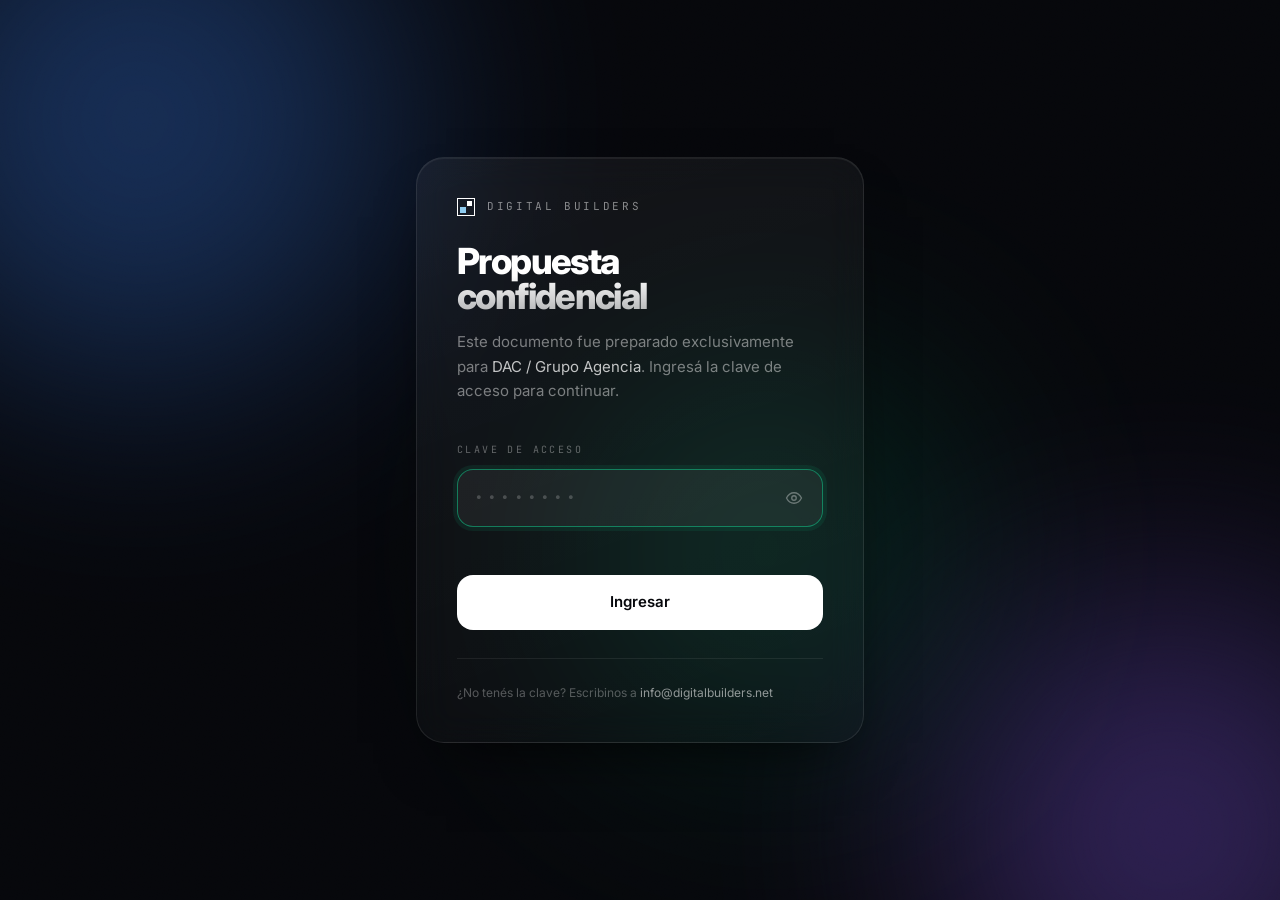
==== commit a9e88099: "Logo de Digital Builders en los puntos de identidad de la propuesta El logo (marco blanco, cuadrado " ====
--- a/public/propuesta/index.html
+++ b/public/propuesta/index.html
@@ -7,6 +7,7 @@
 <meta name="googlebot" content="noindex,nofollow" />
 <meta name="referrer" content="no-referrer" />
 <meta name="theme-color" content="#06070B" />
+<link rel="icon" type="image/svg+xml" href="data:image/svg+xml,%3Csvg xmlns='http://www.w3.org/2000/svg' viewBox='0 0 64 64'%3E%3Crect width='64' height='64' fill='%2306070B'/%3E%3Crect x='10' y='10' width='44' height='44' fill='none' stroke='white' stroke-width='4'/%3E%3Crect x='34' y='16' width='14' height='14' fill='white'/%3E%3Crect x='16' y='33' width='15' height='15' fill='%238FCCF0'/%3E%3C/svg%3E" />
 <title>Propuesta Técnica y Comercial · Digital Builders</title>
 <meta name="description" content="Propuesta técnica y comercial de Digital Builders para DAC, Grupo Agencia, Sumate e Intranet. Documento privado." />
 <link rel="preconnect" href="https://fonts.googleapis.com" />
@@ -16,7 +17,7 @@
 <!-- Tailwind compilado e incrustado: la propuesta no depende de ningun CDN.
      Si se agregan o cambian clases de Tailwind en este archivo, hay que
      regenerar este bloque con la CLI de Tailwind v3 sobre este mismo HTML. -->
-<style>*,:after,:before{--tw-border-spacing-x:0;--tw-border-spacing-y:0;--tw-translate-x:0;--tw-translate-y:0;--tw-rotate:0;--tw-skew-x:0;--tw-skew-y:0;--tw-scale-x:1;--tw-scale-y:1;--tw-pan-x: ;--tw-pan-y: ;--tw-pinch-zoom: ;--tw-scroll-snap-strictness:proximity;--tw-gradient-from-position: ;--tw-gradient-via-position: ;--tw-gradient-to-position: ;--tw-ordinal: ;--tw-slashed-zero: ;--tw-numeric-figure: ;--tw-numeric-spacing: ;--tw-numeric-fraction: ;--tw-ring-inset: ;--tw-ring-offset-width:0px;--tw-ring-offset-color:#fff;--tw-ring-color:rgba(59,130,246,.5);--tw-ring-offset-shadow:0 0 #0000;--tw-ring-shadow:0 0 #0000;--tw-shadow:0 0 #0000;--tw-shadow-colored:0 0 #0000;--tw-blur: ;--tw-brightness: ;--tw-contrast: ;--tw-grayscale: ;--tw-hue-rotate: ;--tw-invert: ;--tw-saturate: ;--tw-sepia: ;--tw-drop-shadow: ;--tw-backdrop-blur: ;--tw-backdrop-brightness: ;--tw-backdrop-contrast: ;--tw-backdrop-grayscale: ;--tw-backdrop-hue-rotate: ;--tw-backdrop-invert: ;--tw-backdrop-opacity: ;--tw-backdrop-saturate: ;--tw-backdrop-sepia: ;--tw-contain-size: ;--tw-contain-layout: ;--tw-contain-paint: ;--tw-contain-style: }::backdrop{--tw-border-spacing-x:0;--tw-border-spacing-y:0;--tw-translate-x:0;--tw-translate-y:0;--tw-rotate:0;--tw-skew-x:0;--tw-skew-y:0;--tw-scale-x:1;--tw-scale-y:1;--tw-pan-x: ;--tw-pan-y: ;--tw-pinch-zoom: ;--tw-scroll-snap-strictness:proximity;--tw-gradient-from-position: ;--tw-gradient-via-position: ;--tw-gradient-to-position: ;--tw-ordinal: ;--tw-slashed-zero: ;--tw-numeric-figure: ;--tw-numeric-spacing: ;--tw-numeric-fraction: ;--tw-ring-inset: ;--tw-ring-offset-width:0px;--tw-ring-offset-color:#fff;--tw-ring-color:rgba(59,130,246,.5);--tw-ring-offset-shadow:0 0 #0000;--tw-ring-shadow:0 0 #0000;--tw-shadow:0 0 #0000;--tw-shadow-colored:0 0 #0000;--tw-blur: ;--tw-brightness: ;--tw-contrast: ;--tw-grayscale: ;--tw-hue-rotate: ;--tw-invert: ;--tw-saturate: ;--tw-sepia: ;--tw-drop-shadow: ;--tw-backdrop-blur: ;--tw-backdrop-brightness: ;--tw-backdrop-contrast: ;--tw-backdrop-grayscale: ;--tw-backdrop-hue-rotate: ;--tw-backdrop-invert: ;--tw-backdrop-opacity: ;--tw-backdrop-saturate: ;--tw-backdrop-sepia: ;--tw-contain-size: ;--tw-contain-layout: ;--tw-contain-paint: ;--tw-contain-style: }/*! tailwindcss v3.4.19 | MIT License | https://tailwindcss.com*/*,:after,:before{box-sizing:border-box;border:0 solid #e5e7eb}:after,:before{--tw-content:""}:host,html{line-height:1.5;-webkit-text-size-adjust:100%;-moz-tab-size:4;-o-tab-size:4;tab-size:4;font-family:Inter,system-ui,sans-serif;font-feature-settings:normal;font-variation-settings:normal;-webkit-tap-highlight-color:transparent}body{margin:0;line-height:inherit}hr{height:0;color:inherit;border-top-width:1px}abbr:where([title]){-webkit-text-decoration:underline dotted;text-decoration:underline dotted}h1,h2,h3,h4,h5,h6{font-size:inherit;font-weight:inherit}a{color:inherit;text-decoration:inherit}b,strong{font-weight:bolder}code,kbd,pre,samp{font-family:JetBrains Mono,monospace;font-feature-settings:normal;font-variation-settings:normal;font-size:1em}small{font-size:80%}sub,sup{font-size:75%;line-height:0;position:relative;vertical-align:baseline}sub{bottom:-.25em}sup{top:-.5em}table{text-indent:0;border-color:inherit;border-collapse:collapse}button,input,optgroup,select,textarea{font-family:inherit;font-feature-settings:inherit;font-variation-settings:inherit;font-size:100%;font-weight:inherit;line-height:inherit;letter-spacing:inherit;color:inherit;margin:0;padding:0}button,select{text-transform:none}button,input:where([type=button]),input:where([type=reset]),input:where([type=submit]){-webkit-appearance:button;background-color:transparent;background-image:none}:-moz-focusring{outline:auto}:-moz-ui-invalid{box-shadow:none}progress{vertical-align:baseline}::-webkit-inner-spin-button,::-webkit-outer-spin-button{height:auto}[type=search]{-webkit-appearance:textfield;outline-offset:-2px}::-webkit-search-decoration{-webkit-appearance:none}::-webkit-file-upload-button{-webkit-appearance:button;font:inherit}summary{display:list-item}blockquote,dd,dl,figure,h1,h2,h3,h4,h5,h6,hr,p,pre{margin:0}fieldset{margin:0}fieldset,legend{padding:0}menu,ol,ul{list-style:none;margin:0;padding:0}dialog{padding:0}textarea{resize:vertical}input::-moz-placeholder,textarea::-moz-placeholder{opacity:1;color:#9ca3af}input::placeholder,textarea::placeholder{opacity:1;color:#9ca3af}[role=button],button{cursor:pointer}:disabled{cursor:default}audio,canvas,embed,iframe,img,object,svg,video{display:block;vertical-align:middle}img,video{max-width:100%;height:auto}[hidden]:where(:not([hidden=until-found])){display:none}.pointer-events-none{pointer-events:none}.visible{visibility:visible}.fixed{position:fixed}.absolute{position:absolute}.relative{position:relative}.inset-0{inset:0}.inset-x-0{left:0;right:0}.-bottom-24{bottom:-6rem}.-bottom-28{bottom:-7rem}.-bottom-32{bottom:-8rem}.-bottom-40{bottom:-10rem}.-left-16{left:-4rem}.-left-20{left:-5rem}.-left-24{left:-6rem}.-right-10{right:-2.5rem}.-right-16{right:-4rem}.-right-20{right:-5rem}.-top-20{top:-5rem}.-top-24{top:-6rem}.-top-32{top:-8rem}.-top-40{top:-10rem}.bottom-3{bottom:.75rem}.bottom-4{bottom:1rem}.bottom-6{bottom:1.5rem}.left-0{left:0}.left-1\/2{left:50%}.left-1\/3{left:33.333333%}.left-\[15px\]{left:15px}.right-0{right:0}.right-1\/4{right:25%}.right-3{right:.75rem}.right-6{right:1.5rem}.top-0{top:0}.top-1\.5{top:.375rem}.top-1\/2{top:50%}.top-3{top:.75rem}.top-4{top:1rem}.top-6{top:1.5rem}.top-\[15px\]{top:15px}.z-10{z-index:10}.z-\[100\]{z-index:100}.z-\[60\]{z-index:60}.z-\[70\]{z-index:70}.mx-auto{margin-left:auto;margin-right:auto}.-mr-1{margin-right:-.25rem}.mb-4{margin-bottom:1rem}.mt-0\.5{margin-top:.125rem}.mt-1{margin-top:.25rem}.mt-1\.5{margin-top:.375rem}.mt-10{margin-top:2.5rem}.mt-12{margin-top:3rem}.mt-14{margin-top:3.5rem}.mt-16{margin-top:4rem}.mt-2{margin-top:.5rem}.mt-2\.5{margin-top:.625rem}.mt-3{margin-top:.75rem}.mt-4{margin-top:1rem}.mt-5{margin-top:1.25rem}.mt-6{margin-top:1.5rem}.mt-7{margin-top:1.75rem}.mt-8{margin-top:2rem}.mt-9{margin-top:2.25rem}.mt-\[6px\]{margin-top:6px}.mt-\[7px\]{margin-top:7px}.block{display:block}.flex{display:flex}.inline-flex{display:inline-flex}.table{display:table}.grid{display:grid}.hidden{display:none}.h-1{height:.25rem}.h-1\.5{height:.375rem}.h-10{height:2.5rem}.h-12{height:3rem}.h-2{height:.5rem}.h-5{height:1.25rem}.h-52{height:13rem}.h-56{height:14rem}.h-64{height:16rem}.h-72{height:18rem}.h-8{height:2rem}.h-80{height:20rem}.h-\[2px\]{height:2px}.h-\[31px\]{height:31px}.h-\[420px\]{height:420px}.h-\[440px\]{height:440px}.h-\[500px\]{height:500px}.h-auto{height:auto}.h-full{height:100%}.h-px{height:1px}.max-h-0{max-height:0}.min-h-\[100svh\]{min-height:100svh}.w-0{width:0}.w-1{width:.25rem}.w-1\.5{width:.375rem}.w-10{width:2.5rem}.w-12{width:3rem}.w-2{width:.5rem}.w-52{width:13rem}.w-56{width:14rem}.w-6{width:1.5rem}.w-64{width:16rem}.w-72{width:18rem}.w-8{width:2rem}.w-80{width:20rem}.w-\[31px\]{width:31px}.w-\[420px\]{width:420px}.w-\[440px\]{width:440px}.w-\[500px\]{width:500px}.w-full{width:100%}.w-px{width:1px}.max-w-2xl{max-width:42rem}.max-w-3xl{max-width:48rem}.max-w-\[1240px\]{max-width:1240px}.max-w-\[16ch\]{max-width:16ch}.max-w-\[18ch\]{max-width:18ch}.max-w-lg{max-width:32rem}.max-w-md{max-width:28rem}.flex-1{flex:1 1 0%}.shrink-0{flex-shrink:0}.border-collapse{border-collapse:collapse}.-translate-x-1\/2{--tw-translate-x:-50%}.-translate-x-1\/2,.-translate-y-1\/2{transform:translate(var(--tw-translate-x),var(--tw-translate-y)) rotate(var(--tw-rotate)) skewX(var(--tw-skew-x)) skewY(var(--tw-skew-y)) scaleX(var(--tw-scale-x)) scaleY(var(--tw-scale-y))}.-translate-y-1\/2{--tw-translate-y:-50%}.transform{transform:translate(var(--tw-translate-x),var(--tw-translate-y)) rotate(var(--tw-rotate)) skewX(var(--tw-skew-x)) skewY(var(--tw-skew-y)) scaleX(var(--tw-scale-x)) scaleY(var(--tw-scale-y))}.resize{resize:both}.grid-cols-1{grid-template-columns:repeat(1,minmax(0,1fr))}.grid-cols-2{grid-template-columns:repeat(2,minmax(0,1fr))}.flex-col{flex-direction:column}.flex-wrap{flex-wrap:wrap}.place-items-center{place-items:center}.items-start{align-items:flex-start}.items-end{align-items:flex-end}.items-center{align-items:center}.items-baseline{align-items:baseline}.justify-center{justify-content:center}.justify-between{justify-content:space-between}.gap-1{gap:.25rem}.gap-10{gap:2.5rem}.gap-2{gap:.5rem}.gap-2\.5{gap:.625rem}.gap-3{gap:.75rem}.gap-3\.5{gap:.875rem}.gap-4{gap:1rem}.gap-5{gap:1.25rem}.gap-6{gap:1.5rem}.gap-7{gap:1.75rem}.gap-8{gap:2rem}.gap-x-5{-moz-column-gap:1.25rem;column-gap:1.25rem}.gap-y-2\.5{row-gap:.625rem}.space-y-2\.5>:not([hidden])~:not([hidden]){--tw-space-y-reverse:0;margin-top:calc(.625rem*(1 - var(--tw-space-y-reverse)));margin-bottom:calc(.625rem*var(--tw-space-y-reverse))}.space-y-3>:not([hidden])~:not([hidden]){--tw-space-y-reverse:0;margin-top:calc(.75rem*(1 - var(--tw-space-y-reverse)));margin-bottom:calc(.75rem*var(--tw-space-y-reverse))}.space-y-5>:not([hidden])~:not([hidden]){--tw-space-y-reverse:0;margin-top:calc(1.25rem*(1 - var(--tw-space-y-reverse)));margin-bottom:calc(1.25rem*var(--tw-space-y-reverse))}.space-y-6>:not([hidden])~:not([hidden]){--tw-space-y-reverse:0;margin-top:calc(1.5rem*(1 - var(--tw-space-y-reverse)));margin-bottom:calc(1.5rem*var(--tw-space-y-reverse))}.overflow-hidden{overflow:hidden}.whitespace-nowrap{white-space:nowrap}.text-balance{text-wrap:balance}.break-all{word-break:break-all}.rounded-2xl{border-radius:1rem}.rounded-3xl{border-radius:1.5rem}.rounded-\[26px\]{border-radius:26px}.rounded-\[28px\]{border-radius:28px}.rounded-full{border-radius:9999px}.rounded-lg{border-radius:.5rem}.rounded-xl{border-radius:.75rem}.border{border-width:1px}.border-dashed{border-style:dashed}.border-dac\/25{border-color:rgba(59,130,246,.25)}.border-dac\/30{border-color:rgba(59,130,246,.3)}.border-dac\/40{border-color:rgba(59,130,246,.4)}.border-db\/25{border-color:rgba(16,185,129,.25)}.border-db\/30{border-color:rgba(16,185,129,.3)}.border-db\/40{border-color:rgba(16,185,129,.4)}.border-db\/45{border-color:rgba(16,185,129,.45)}.border-db\/50{border-color:rgba(16,185,129,.5)}.border-ga\/25{border-color:rgba(249,115,22,.25)}.border-ga\/30{border-color:rgba(249,115,22,.3)}.border-ga\/40{border-color:rgba(249,115,22,.4)}.border-intra\/25{border-color:rgba(139,92,246,.25)}.border-intra\/30{border-color:rgba(139,92,246,.3)}.border-sumate\/25{border-color:rgba(245,165,36,.25)}.border-sumate\/30{border-color:rgba(245,165,36,.3)}.border-sumate\/40{border-color:rgba(245,165,36,.4)}.border-white\/10{border-color:hsla(0,0%,100%,.1)}.border-white\/15{border-color:hsla(0,0%,100%,.15)}.border-white\/25{border-color:hsla(0,0%,100%,.25)}.border-white\/\[0\.08\]{border-color:hsla(0,0%,100%,.08)}.bg-dac{--tw-bg-opacity:1;background-color:rgb(59 130 246/var(--tw-bg-opacity,1))}.bg-dac\/10{background-color:rgba(59,130,246,.1)}.bg-dac\/20{background-color:rgba(59,130,246,.2)}.bg-dac\/\[0\.09\]{background-color:rgba(59,130,246,.09)}.bg-db{--tw-bg-opacity:1;background-color:rgb(16 185 129/var(--tw-bg-opacity,1))}.bg-db\/15{background-color:rgba(16,185,129,.15)}.bg-db\/\[0\.06\]{background-color:rgba(16,185,129,.06)}.bg-db\/\[0\.07\]{background-color:rgba(16,185,129,.07)}.bg-db\/\[0\.08\]{background-color:rgba(16,185,129,.08)}.bg-db\/\[0\.09\]{background-color:rgba(16,185,129,.09)}.bg-db\/\[0\.12\]{background-color:rgba(16,185,129,.12)}.bg-ga{--tw-bg-opacity:1;background-color:rgb(249 115 22/var(--tw-bg-opacity,1))}.bg-ga\/10{background-color:rgba(249,115,22,.1)}.bg-ga\/20{background-color:rgba(249,115,22,.2)}.bg-ga\/\[0\.09\]{background-color:rgba(249,115,22,.09)}.bg-ink{--tw-bg-opacity:1;background-color:rgb(6 7 11/var(--tw-bg-opacity,1))}.bg-intra{--tw-bg-opacity:1;background-color:rgb(139 92 246/var(--tw-bg-opacity,1))}.bg-intra\/10{background-color:rgba(139,92,246,.1)}.bg-intra\/15{background-color:rgba(139,92,246,.15)}.bg-intra\/20{background-color:rgba(139,92,246,.2)}.bg-intra\/\[0\.09\]{background-color:rgba(139,92,246,.09)}.bg-red-500{--tw-bg-opacity:1;background-color:rgb(239 68 68/var(--tw-bg-opacity,1))}.bg-sumate{--tw-bg-opacity:1;background-color:rgb(245 165 36/var(--tw-bg-opacity,1))}.bg-sumate\/10{background-color:rgba(245,165,36,.1)}.bg-sumate\/20{background-color:rgba(245,165,36,.2)}.bg-sumate\/\[0\.09\]{background-color:rgba(245,165,36,.09)}.bg-transparent{background-color:transparent}.bg-white{--tw-bg-opacity:1;background-color:rgb(255 255 255/var(--tw-bg-opacity,1))}.bg-white\/10{background-color:hsla(0,0%,100%,.1)}.bg-white\/15{background-color:hsla(0,0%,100%,.15)}.bg-white\/25{background-color:hsla(0,0%,100%,.25)}.bg-white\/30{background-color:hsla(0,0%,100%,.3)}.bg-white\/\[0\.015\]{background-color:hsla(0,0%,100%,.015)}.bg-white\/\[0\.02\]{background-color:hsla(0,0%,100%,.02)}.bg-white\/\[0\.04\]{background-color:hsla(0,0%,100%,.04)}.bg-white\/\[0\.06\]{background-color:hsla(0,0%,100%,.06)}.bg-gradient-to-b{background-image:linear-gradient(to bottom,var(--tw-gradient-stops))}.bg-gradient-to-r{background-image:linear-gradient(to right,var(--tw-gradient-stops))}.from-dac{--tw-gradient-from:#3b82f6 var(--tw-gradient-from-position);--tw-gradient-to:rgba(59,130,246,0) var(--tw-gradient-to-position);--tw-gradient-stops:var(--tw-gradient-from),var(--tw-gradient-to)}.from-dac\/50{--tw-gradient-from:rgba(59,130,246,.5) var(--tw-gradient-from-position);--tw-gradient-to:rgba(59,130,246,0) var(--tw-gradient-to-position);--tw-gradient-stops:var(--tw-gradient-from),var(--tw-gradient-to)}.from-db\/50{--tw-gradient-from:rgba(16,185,129,.5) var(--tw-gradient-from-position);--tw-gradient-to:rgba(16,185,129,0) var(--tw-gradient-to-position);--tw-gradient-stops:var(--tw-gradient-from),var(--tw-gradient-to)}.from-transparent{--tw-gradient-from:transparent var(--tw-gradient-from-position);--tw-gradient-to:transparent var(--tw-gradient-to-position);--tw-gradient-stops:var(--tw-gradient-from),var(--tw-gradient-to)}.from-white\/30{--tw-gradient-from:hsla(0,0%,100%,.3) var(--tw-gradient-from-position);--tw-gradient-to:hsla(0,0%,100%,0) var(--tw-gradient-to-position);--tw-gradient-stops:var(--tw-gradient-from),var(--tw-gradient-to)}.via-dac\/70{--tw-gradient-to:rgba(59,130,246,0) var(--tw-gradient-to-position);--tw-gradient-stops:var(--tw-gradient-from),rgba(59,130,246,.7) var(--tw-gradient-via-position),var(--tw-gradient-to)}.via-db{--tw-gradient-to:rgba(16,185,129,0) var(--tw-gradient-to-position);--tw-gradient-stops:var(--tw-gradient-from),#10b981 var(--tw-gradient-via-position),var(--tw-gradient-to)}.via-db\/40{--tw-gradient-to:rgba(16,185,129,0) var(--tw-gradient-to-position);--tw-gradient-stops:var(--tw-gradient-from),rgba(16,185,129,.4) var(--tw-gradient-via-position),var(--tw-gradient-to)}.via-ga\/70{--tw-gradient-to:rgba(249,115,22,0) var(--tw-gradient-to-position);--tw-gradient-stops:var(--tw-gradient-from),rgba(249,115,22,.7) var(--tw-gradient-via-position),var(--tw-gradient-to)}.via-intra\/70{--tw-gradient-to:rgba(139,92,246,0) var(--tw-gradient-to-position);--tw-gradient-stops:var(--tw-gradient-from),rgba(139,92,246,.7) var(--tw-gradient-via-position),var(--tw-gradient-to)}.via-sumate\/70{--tw-gradient-to:rgba(245,165,36,0) var(--tw-gradient-to-position);--tw-gradient-stops:var(--tw-gradient-from),rgba(245,165,36,.7) var(--tw-gradient-via-position),var(--tw-gradient-to)}.to-intra{--tw-gradient-to:#8b5cf6 var(--tw-gradient-to-position)}.to-transparent{--tw-gradient-to:transparent var(--tw-gradient-to-position)}.to-white\/5{--tw-gradient-to:hsla(0,0%,100%,.05) var(--tw-gradient-to-position)}.p-2{padding:.5rem}.p-2\.5{padding:.625rem}.p-4{padding:1rem}.p-5{padding:1.25rem}.p-6{padding:1.5rem}.p-7{padding:1.75rem}.px-3\.5{padding-left:.875rem;padding-right:.875rem}.px-4{padding-left:1rem;padding-right:1rem}.px-5{padding-left:1.25rem;padding-right:1.25rem}.px-7{padding-left:1.75rem;padding-right:1.75rem}.py-1\.5{padding-top:.375rem;padding-bottom:.375rem}.py-2{padding-top:.5rem;padding-bottom:.5rem}.py-24{padding-top:6rem;padding-bottom:6rem}.py-3{padding-top:.75rem;padding-bottom:.75rem}.py-3\.5{padding-top:.875rem;padding-bottom:.875rem}.py-4{padding-top:1rem;padding-bottom:1rem}.pb-12{padding-bottom:3rem}.pb-16{padding-bottom:4rem}.pb-3{padding-bottom:.75rem}.pb-5{padding-bottom:1.25rem}.pb-6{padding-bottom:1.5rem}.pl-11{padding-left:2.75rem}.pl-12{padding-left:3rem}.pr-12{padding-right:3rem}.pr-3{padding-right:.75rem}.pt-28{padding-top:7rem}.pt-4{padding-top:1rem}.pt-5{padding-top:1.25rem}.pt-6{padding-top:1.5rem}.pt-8{padding-top:2rem}.text-left{text-align:left}.font-mono{font-family:JetBrains Mono,monospace}.font-sans{font-family:Inter,system-ui,sans-serif}.text-\[10px\]{font-size:10px}.text-\[11px\]{font-size:11px}.text-\[12\.5px\]{font-size:12.5px}.text-\[12px\]{font-size:12px}.text-\[13\.5px\]{font-size:13.5px}.text-\[13px\]{font-size:13px}.text-\[14\.5px\]{font-size:14.5px}.text-\[14px\]{font-size:14px}.text-\[15px\]{font-size:15px}.text-\[16px\]{font-size:16px}.text-\[17px\]{font-size:17px}.text-\[19px\]{font-size:19px}.text-\[21px\]{font-size:21px}.text-\[22px\]{font-size:22px}.text-\[24px\]{font-size:24px}.text-\[26px\]{font-size:26px}.text-\[28px\]{font-size:28px}.text-\[30px\]{font-size:30px}.text-\[9px\]{font-size:9px}.text-\[clamp\(1\.9rem\2c 7vw\2c 2\.6rem\)\]{font-size:clamp(1.9rem,7vw,2.6rem)}.text-\[clamp\(2\.2rem\2c 8\.5vw\2c 4\.6rem\)\]{font-size:clamp(2.2rem,8.5vw,4.6rem)}.text-\[clamp\(2\.6rem\2c 11\.5vw\2c 7\.5rem\)\]{font-size:clamp(2.6rem,11.5vw,7.5rem)}.text-\[clamp\(2\.6rem\2c 9vw\2c 3\.6rem\)\]{font-size:clamp(2.6rem,9vw,3.6rem)}.text-\[clamp\(2rem\2c 6\.4vw\2c 3\.6rem\)\]{font-size:clamp(2rem,6.4vw,3.6rem)}.text-\[clamp\(2rem\2c 7vw\2c 4rem\)\]{font-size:clamp(2rem,7vw,4rem)}.text-\[clamp\(2rem\2c 8vw\2c 3\.2rem\)\]{font-size:clamp(2rem,8vw,3.2rem)}.text-base{font-size:1rem;line-height:1.5rem}.text-sm{font-size:.875rem;line-height:1.25rem}.font-medium{font-weight:500}.font-normal{font-weight:400}.font-semibold{font-weight:600}.leading-\[1\.02\]{line-height:1.02}.leading-relaxed{line-height:1.625}.leading-snug{line-height:1.375}.leading-tight{line-height:1.25}.tracking-\[0\.2em\]{letter-spacing:.2em}.tracking-tight{letter-spacing:-.025em}.text-dac{--tw-text-opacity:1;color:rgb(59 130 246/var(--tw-text-opacity,1))}.text-db{color:rgb(16 185 129/var(--tw-text-opacity,1))}.text-db,.text-ga{--tw-text-opacity:1}.text-ga{color:rgb(249 115 22/var(--tw-text-opacity,1))}.text-ink{--tw-text-opacity:1;color:rgb(6 7 11/var(--tw-text-opacity,1))}.text-intra{--tw-text-opacity:1;color:rgb(139 92 246/var(--tw-text-opacity,1))}.text-intra\/80{color:rgba(139,92,246,.8)}.text-red-400\/90{color:hsla(0,91%,71%,.9)}.text-sumate{--tw-text-opacity:1;color:rgb(245 165 36/var(--tw-text-opacity,1))}.text-white{--tw-text-opacity:1;color:rgb(255 255 255/var(--tw-text-opacity,1))}.text-white\/25{color:hsla(0,0%,100%,.25)}.text-white\/30{color:hsla(0,0%,100%,.3)}.text-white\/35{color:hsla(0,0%,100%,.35)}.text-white\/40{color:hsla(0,0%,100%,.4)}.text-white\/45{color:hsla(0,0%,100%,.45)}.text-white\/50{color:hsla(0,0%,100%,.5)}.text-white\/55{color:hsla(0,0%,100%,.55)}.text-white\/60{color:hsla(0,0%,100%,.6)}.text-white\/70{color:hsla(0,0%,100%,.7)}.text-white\/75{color:hsla(0,0%,100%,.75)}.text-white\/85{color:hsla(0,0%,100%,.85)}.text-white\/90{color:hsla(0,0%,100%,.9)}.antialiased{-webkit-font-smoothing:antialiased;-moz-osx-font-smoothing:grayscale}.opacity-0{opacity:0}.opacity-45{opacity:.45}.shadow-2xl{--tw-shadow:0 25px 50px -12px rgba(0,0,0,.25);--tw-shadow-colored:0 25px 50px -12px var(--tw-shadow-color);box-shadow:var(--tw-ring-offset-shadow,0 0 #0000),var(--tw-ring-shadow,0 0 #0000),var(--tw-shadow)}.outline-none{outline:2px solid transparent;outline-offset:2px}.ring-4{--tw-ring-offset-shadow:var(--tw-ring-inset) 0 0 0 var(--tw-ring-offset-width) var(--tw-ring-offset-color);--tw-ring-shadow:var(--tw-ring-inset) 0 0 0 calc(4px + var(--tw-ring-offset-width)) var(--tw-ring-color);box-shadow:var(--tw-ring-offset-shadow),var(--tw-ring-shadow),var(--tw-shadow,0 0 #0000)}.ring-ink{--tw-ring-opacity:1;--tw-ring-color:rgb(6 7 11/var(--tw-ring-opacity,1))}.blur-\[100px\]{--tw-blur:blur(100px)}.blur-\[100px\],.blur-\[120px\]{filter:var(--tw-blur) var(--tw-brightness) var(--tw-contrast) var(--tw-grayscale) var(--tw-hue-rotate) var(--tw-invert) var(--tw-saturate) var(--tw-sepia) var(--tw-drop-shadow)}.blur-\[120px\]{--tw-blur:blur(120px)}.blur-\[130px\]{--tw-blur:blur(130px)}.blur-\[130px\],.blur-\[80px\]{filter:var(--tw-blur) var(--tw-brightness) var(--tw-contrast) var(--tw-grayscale) var(--tw-hue-rotate) var(--tw-invert) var(--tw-saturate) var(--tw-sepia) var(--tw-drop-shadow)}.blur-\[80px\]{--tw-blur:blur(80px)}.blur-\[85px\]{--tw-blur:blur(85px)}.blur-\[85px\],.blur-\[90px\]{filter:var(--tw-blur) var(--tw-brightness) var(--tw-contrast) var(--tw-grayscale) var(--tw-hue-rotate) var(--tw-invert) var(--tw-saturate) var(--tw-sepia) var(--tw-drop-shadow)}.blur-\[90px\]{--tw-blur:blur(90px)}.filter{filter:var(--tw-blur) var(--tw-brightness) var(--tw-contrast) var(--tw-grayscale) var(--tw-hue-rotate) var(--tw-invert) var(--tw-saturate) var(--tw-sepia) var(--tw-drop-shadow)}.transition{transition-property:color,background-color,border-color,text-decoration-color,fill,stroke,opacity,box-shadow,transform,filter,-webkit-backdrop-filter;transition-property:color,background-color,border-color,text-decoration-color,fill,stroke,opacity,box-shadow,transform,filter,backdrop-filter;transition-property:color,background-color,border-color,text-decoration-color,fill,stroke,opacity,box-shadow,transform,filter,backdrop-filter,-webkit-backdrop-filter;transition-timing-function:cubic-bezier(.4,0,.2,1);transition-duration:.15s}.transition-\[max-height\]{transition-property:max-height;transition-timing-function:cubic-bezier(.4,0,.2,1);transition-duration:.15s}.transition-\[width\]{transition-property:width;transition-timing-function:cubic-bezier(.4,0,.2,1);transition-duration:.15s}.transition-all{transition-property:all;transition-timing-function:cubic-bezier(.4,0,.2,1);transition-duration:.15s}.transition-opacity{transition-property:opacity;transition-timing-function:cubic-bezier(.4,0,.2,1);transition-duration:.15s}.transition-transform{transition-property:transform;transition-timing-function:cubic-bezier(.4,0,.2,1)}.duration-150,.transition-transform{transition-duration:.15s}.duration-300{transition-duration:.3s}.duration-500{transition-duration:.5s}.ease-\[cubic-bezier\(\.16\2c 1\2c \.3\2c 1\)\]{transition-timing-function:cubic-bezier(.16,1,.3,1)}.ease-in-out{transition-timing-function:cubic-bezier(.4,0,.2,1)}.ease-out{transition-timing-function:cubic-bezier(0,0,.2,1)}.placeholder\:text-white\/20::-moz-placeholder{color:hsla(0,0%,100%,.2)}.placeholder\:text-white\/20::placeholder{color:hsla(0,0%,100%,.2)}.hover\:border-db\/35:hover{border-color:rgba(16,185,129,.35)}.hover\:border-white\/20:hover{border-color:hsla(0,0%,100%,.2)}.hover\:bg-white\/90:hover{background-color:hsla(0,0%,100%,.9)}.hover\:bg-white\/\[0\.05\]:hover{background-color:hsla(0,0%,100%,.05)}.hover\:bg-white\/\[0\.06\]:hover{background-color:hsla(0,0%,100%,.06)}.hover\:bg-white\/\[0\.11\]:hover{background-color:hsla(0,0%,100%,.11)}.hover\:text-db:hover{--tw-text-opacity:1;color:rgb(16 185 129/var(--tw-text-opacity,1))}.hover\:text-white:hover{--tw-text-opacity:1;color:rgb(255 255 255/var(--tw-text-opacity,1))}.hover\:text-white\/70:hover{color:hsla(0,0%,100%,.7)}.hover\:opacity-70:hover{opacity:.7}.focus\:border-db\/60:focus{border-color:rgba(16,185,129,.6)}.focus\:bg-white\/\[0\.06\]:focus{background-color:hsla(0,0%,100%,.06)}.focus\:outline-none:focus{outline:2px solid transparent;outline-offset:2px}.focus\:ring-4:focus{--tw-ring-offset-shadow:var(--tw-ring-inset) 0 0 0 var(--tw-ring-offset-width) var(--tw-ring-offset-color);--tw-ring-shadow:var(--tw-ring-inset) 0 0 0 calc(4px + var(--tw-ring-offset-width)) var(--tw-ring-color);box-shadow:var(--tw-ring-offset-shadow),var(--tw-ring-shadow),var(--tw-shadow,0 0 #0000)}.focus\:ring-db\/10:focus{--tw-ring-color:rgba(16,185,129,.1)}.focus\:ring-white\/20:focus{--tw-ring-color:hsla(0,0%,100%,.2)}.active\:scale-\[\.985\]:active{--tw-scale-x:.985;--tw-scale-y:.985}.active\:scale-\[\.985\]:active,.group:hover .group-hover\:translate-y-0\.5{transform:translate(var(--tw-translate-x),var(--tw-translate-y)) rotate(var(--tw-rotate)) skewX(var(--tw-skew-x)) skewY(var(--tw-skew-y)) scaleX(var(--tw-scale-x)) scaleY(var(--tw-scale-y))}.group:hover .group-hover\:translate-y-0\.5{--tw-translate-y:0.125rem}.group:hover .group-hover\:border-db\/45{border-color:rgba(16,185,129,.45)}.group:hover .group-hover\:text-db{--tw-text-opacity:1;color:rgb(16 185 129/var(--tw-text-opacity,1))}@media (min-width:640px){.sm\:left-\[19px\]{left:19px}.sm\:col-span-2{grid-column:span 2/span 2}.sm\:mt-10{margin-top:2.5rem}.sm\:mt-14{margin-top:3.5rem}.sm\:mt-20{margin-top:5rem}.sm\:mt-4{margin-top:1rem}.sm\:mt-8{margin-top:2rem}.sm\:block{display:block}.sm\:flex{display:flex}.sm\:hidden{display:none}.sm\:h-\[39px\]{height:39px}.sm\:w-40{width:10rem}.sm\:w-\[39px\]{width:39px}.sm\:w-auto{width:auto}.sm\:grid-cols-2{grid-template-columns:repeat(2,minmax(0,1fr))}.sm\:flex-row{flex-direction:row}.sm\:items-end{align-items:flex-end}.sm\:items-center{align-items:center}.sm\:justify-between{justify-content:space-between}.sm\:gap-2\.5{gap:.625rem}.sm\:gap-5{gap:1.25rem}.sm\:gap-6{gap:1.5rem}.sm\:space-y-8>:not([hidden])~:not([hidden]){--tw-space-y-reverse:0;margin-top:calc(2rem*(1 - var(--tw-space-y-reverse)));margin-bottom:calc(2rem*var(--tw-space-y-reverse))}.sm\:rounded-\[32px\]{border-radius:32px}.sm\:rounded-\[36px\]{border-radius:36px}.sm\:p-10{padding:2.5rem}.sm\:p-12{padding:3rem}.sm\:p-6{padding:1.5rem}.sm\:p-7{padding:1.75rem}.sm\:p-8{padding:2rem}.sm\:p-9{padding:2.25rem}.sm\:px-5{padding-left:1.25rem;padding-right:1.25rem}.sm\:px-6{padding-left:1.5rem;padding-right:1.5rem}.sm\:px-8{padding-left:2rem;padding-right:2rem}.sm\:py-32{padding-top:8rem;padding-bottom:8rem}.sm\:pl-16{padding-left:4rem}.sm\:pt-32{padding-top:8rem}.sm\:text-right{text-align:right}.sm\:text-3xl{font-size:1.875rem;line-height:2.25rem}.sm\:text-4xl{font-size:2.25rem;line-height:2.5rem}.sm\:text-\[11px\]{font-size:11px}.sm\:text-\[15px\]{font-size:15px}.sm\:text-\[17px\]{font-size:17px}.sm\:text-\[18px\]{font-size:18px}.sm\:text-\[24px\]{font-size:24px}.sm\:text-\[26px\]{font-size:26px}.sm\:text-\[28px\]{font-size:28px}.sm\:text-sm{font-size:.875rem;line-height:1.25rem}}@media (min-width:768px){.md\:grid-cols-3{grid-template-columns:repeat(3,minmax(0,1fr))}}@media (min-width:1024px){.lg\:relative{position:relative}.lg\:left-auto{left:auto}.lg\:top-auto{top:auto}.lg\:col-span-12{grid-column:span 12/span 12}.lg\:col-span-2{grid-column:span 2/span 2}.lg\:col-span-4{grid-column:span 4/span 4}.lg\:col-span-5{grid-column:span 5/span 5}.lg\:col-span-7{grid-column:span 7/span 7}.lg\:col-span-8{grid-column:span 8/span 8}.lg\:mb-6{margin-bottom:1.5rem}.lg\:block{display:block}.lg\:flex{display:flex}.lg\:inline-flex{display:inline-flex}.lg\:hidden{display:none}.lg\:grid-cols-12{grid-template-columns:repeat(12,minmax(0,1fr))}.lg\:grid-cols-4{grid-template-columns:repeat(4,minmax(0,1fr))}.lg\:grid-cols-6{grid-template-columns:repeat(6,minmax(0,1fr))}.lg\:gap-12{gap:3rem}.lg\:gap-16{gap:4rem}.lg\:gap-4{gap:1rem}.lg\:p-12{padding:3rem}.lg\:p-16{padding:4rem}.lg\:pl-0{padding-left:0}}</style>
+<style>*,:after,:before{--tw-border-spacing-x:0;--tw-border-spacing-y:0;--tw-translate-x:0;--tw-translate-y:0;--tw-rotate:0;--tw-skew-x:0;--tw-skew-y:0;--tw-scale-x:1;--tw-scale-y:1;--tw-pan-x: ;--tw-pan-y: ;--tw-pinch-zoom: ;--tw-scroll-snap-strictness:proximity;--tw-gradient-from-position: ;--tw-gradient-via-position: ;--tw-gradient-to-position: ;--tw-ordinal: ;--tw-slashed-zero: ;--tw-numeric-figure: ;--tw-numeric-spacing: ;--tw-numeric-fraction: ;--tw-ring-inset: ;--tw-ring-offset-width:0px;--tw-ring-offset-color:#fff;--tw-ring-color:rgba(59,130,246,.5);--tw-ring-offset-shadow:0 0 #0000;--tw-ring-shadow:0 0 #0000;--tw-shadow:0 0 #0000;--tw-shadow-colored:0 0 #0000;--tw-blur: ;--tw-brightness: ;--tw-contrast: ;--tw-grayscale: ;--tw-hue-rotate: ;--tw-invert: ;--tw-saturate: ;--tw-sepia: ;--tw-drop-shadow: ;--tw-backdrop-blur: ;--tw-backdrop-brightness: ;--tw-backdrop-contrast: ;--tw-backdrop-grayscale: ;--tw-backdrop-hue-rotate: ;--tw-backdrop-invert: ;--tw-backdrop-opacity: ;--tw-backdrop-saturate: ;--tw-backdrop-sepia: ;--tw-contain-size: ;--tw-contain-layout: ;--tw-contain-paint: ;--tw-contain-style: }::backdrop{--tw-border-spacing-x:0;--tw-border-spacing-y:0;--tw-translate-x:0;--tw-translate-y:0;--tw-rotate:0;--tw-skew-x:0;--tw-skew-y:0;--tw-scale-x:1;--tw-scale-y:1;--tw-pan-x: ;--tw-pan-y: ;--tw-pinch-zoom: ;--tw-scroll-snap-strictness:proximity;--tw-gradient-from-position: ;--tw-gradient-via-position: ;--tw-gradient-to-position: ;--tw-ordinal: ;--tw-slashed-zero: ;--tw-numeric-figure: ;--tw-numeric-spacing: ;--tw-numeric-fraction: ;--tw-ring-inset: ;--tw-ring-offset-width:0px;--tw-ring-offset-color:#fff;--tw-ring-color:rgba(59,130,246,.5);--tw-ring-offset-shadow:0 0 #0000;--tw-ring-shadow:0 0 #0000;--tw-shadow:0 0 #0000;--tw-shadow-colored:0 0 #0000;--tw-blur: ;--tw-brightness: ;--tw-contrast: ;--tw-grayscale: ;--tw-hue-rotate: ;--tw-invert: ;--tw-saturate: ;--tw-sepia: ;--tw-drop-shadow: ;--tw-backdrop-blur: ;--tw-backdrop-brightness: ;--tw-backdrop-contrast: ;--tw-backdrop-grayscale: ;--tw-backdrop-hue-rotate: ;--tw-backdrop-invert: ;--tw-backdrop-opacity: ;--tw-backdrop-saturate: ;--tw-backdrop-sepia: ;--tw-contain-size: ;--tw-contain-layout: ;--tw-contain-paint: ;--tw-contain-style: }/*! tailwindcss v3.4.19 | MIT License | https://tailwindcss.com*/*,:after,:before{box-sizing:border-box;border:0 solid #e5e7eb}:after,:before{--tw-content:""}:host,html{line-height:1.5;-webkit-text-size-adjust:100%;-moz-tab-size:4;-o-tab-size:4;tab-size:4;font-family:Inter,system-ui,sans-serif;font-feature-settings:normal;font-variation-settings:normal;-webkit-tap-highlight-color:transparent}body{margin:0;line-height:inherit}hr{height:0;color:inherit;border-top-width:1px}abbr:where([title]){-webkit-text-decoration:underline dotted;text-decoration:underline dotted}h1,h2,h3,h4,h5,h6{font-size:inherit;font-weight:inherit}a{color:inherit;text-decoration:inherit}b,strong{font-weight:bolder}code,kbd,pre,samp{font-family:JetBrains Mono,monospace;font-feature-settings:normal;font-variation-settings:normal;font-size:1em}small{font-size:80%}sub,sup{font-size:75%;line-height:0;position:relative;vertical-align:baseline}sub{bottom:-.25em}sup{top:-.5em}table{text-indent:0;border-color:inherit;border-collapse:collapse}button,input,optgroup,select,textarea{font-family:inherit;font-feature-settings:inherit;font-variation-settings:inherit;font-size:100%;font-weight:inherit;line-height:inherit;letter-spacing:inherit;color:inherit;margin:0;padding:0}button,select{text-transform:none}button,input:where([type=button]),input:where([type=reset]),input:where([type=submit]){-webkit-appearance:button;background-color:transparent;background-image:none}:-moz-focusring{outline:auto}:-moz-ui-invalid{box-shadow:none}progress{vertical-align:baseline}::-webkit-inner-spin-button,::-webkit-outer-spin-button{height:auto}[type=search]{-webkit-appearance:textfield;outline-offset:-2px}::-webkit-search-decoration{-webkit-appearance:none}::-webkit-file-upload-button{-webkit-appearance:button;font:inherit}summary{display:list-item}blockquote,dd,dl,figure,h1,h2,h3,h4,h5,h6,hr,p,pre{margin:0}fieldset{margin:0}fieldset,legend{padding:0}menu,ol,ul{list-style:none;margin:0;padding:0}dialog{padding:0}textarea{resize:vertical}input::-moz-placeholder,textarea::-moz-placeholder{opacity:1;color:#9ca3af}input::placeholder,textarea::placeholder{opacity:1;color:#9ca3af}[role=button],button{cursor:pointer}:disabled{cursor:default}audio,canvas,embed,iframe,img,object,svg,video{display:block;vertical-align:middle}img,video{max-width:100%;height:auto}[hidden]:where(:not([hidden=until-found])){display:none}.pointer-events-none{pointer-events:none}.visible{visibility:visible}.fixed{position:fixed}.absolute{position:absolute}.relative{position:relative}.inset-0{inset:0}.inset-x-0{left:0;right:0}.-bottom-24{bottom:-6rem}.-bottom-28{bottom:-7rem}.-bottom-32{bottom:-8rem}.-bottom-40{bottom:-10rem}.-left-16{left:-4rem}.-left-20{left:-5rem}.-left-24{left:-6rem}.-right-10{right:-2.5rem}.-right-16{right:-4rem}.-right-20{right:-5rem}.-top-20{top:-5rem}.-top-24{top:-6rem}.-top-32{top:-8rem}.-top-40{top:-10rem}.bottom-3{bottom:.75rem}.bottom-4{bottom:1rem}.bottom-6{bottom:1.5rem}.left-0{left:0}.left-1\/2{left:50%}.left-1\/3{left:33.333333%}.left-\[15px\]{left:15px}.right-0{right:0}.right-1\/4{right:25%}.right-3{right:.75rem}.right-6{right:1.5rem}.top-0{top:0}.top-1\.5{top:.375rem}.top-1\/2{top:50%}.top-3{top:.75rem}.top-4{top:1rem}.top-6{top:1.5rem}.top-\[15px\]{top:15px}.z-10{z-index:10}.z-\[100\]{z-index:100}.z-\[60\]{z-index:60}.z-\[70\]{z-index:70}.z-\[90\]{z-index:90}.mx-auto{margin-left:auto;margin-right:auto}.-mr-1{margin-right:-.25rem}.mb-4{margin-bottom:1rem}.ml-1\.5{margin-left:.375rem}.mt-0\.5{margin-top:.125rem}.mt-1{margin-top:.25rem}.mt-1\.5{margin-top:.375rem}.mt-10{margin-top:2.5rem}.mt-12{margin-top:3rem}.mt-14{margin-top:3.5rem}.mt-16{margin-top:4rem}.mt-2{margin-top:.5rem}.mt-2\.5{margin-top:.625rem}.mt-3{margin-top:.75rem}.mt-4{margin-top:1rem}.mt-5{margin-top:1.25rem}.mt-6{margin-top:1.5rem}.mt-7{margin-top:1.75rem}.mt-8{margin-top:2rem}.mt-9{margin-top:2.25rem}.mt-\[6px\]{margin-top:6px}.mt-\[7px\]{margin-top:7px}.block{display:block}.flex{display:flex}.inline-flex{display:inline-flex}.table{display:table}.grid{display:grid}.hidden{display:none}.h-1{height:.25rem}.h-1\.5{height:.375rem}.h-10{height:2.5rem}.h-12{height:3rem}.h-2{height:.5rem}.h-5{height:1.25rem}.h-52{height:13rem}.h-56{height:14rem}.h-64{height:16rem}.h-72{height:18rem}.h-8{height:2rem}.h-80{height:20rem}.h-\[2px\]{height:2px}.h-\[31px\]{height:31px}.h-\[420px\]{height:420px}.h-\[440px\]{height:440px}.h-\[500px\]{height:500px}.h-auto{height:auto}.h-full{height:100%}.h-px{height:1px}.min-h-\[100svh\]{min-height:100svh}.w-1{width:.25rem}.w-1\.5{width:.375rem}.w-10{width:2.5rem}.w-12{width:3rem}.w-2{width:.5rem}.w-52{width:13rem}.w-56{width:14rem}.w-6{width:1.5rem}.w-64{width:16rem}.w-72{width:18rem}.w-8{width:2rem}.w-80{width:20rem}.w-\[31px\]{width:31px}.w-\[420px\]{width:420px}.w-\[440px\]{width:440px}.w-\[500px\]{width:500px}.w-full{width:100%}.w-px{width:1px}.max-w-2xl{max-width:42rem}.max-w-3xl{max-width:48rem}.max-w-\[1240px\]{max-width:1240px}.max-w-\[16ch\]{max-width:16ch}.max-w-\[18ch\]{max-width:18ch}.max-w-lg{max-width:32rem}.max-w-md{max-width:28rem}.flex-1{flex:1 1 0%}.shrink-0{flex-shrink:0}.border-collapse{border-collapse:collapse}.origin-left{transform-origin:left}.-translate-x-1\/2{--tw-translate-x:-50%}.-translate-x-1\/2,.-translate-y-1\/2{transform:translate(var(--tw-translate-x),var(--tw-translate-y)) rotate(var(--tw-rotate)) skewX(var(--tw-skew-x)) skewY(var(--tw-skew-y)) scaleX(var(--tw-scale-x)) scaleY(var(--tw-scale-y))}.-translate-y-1\/2{--tw-translate-y:-50%}.scale-x-0{--tw-scale-x:0}.scale-x-0,.transform{transform:translate(var(--tw-translate-x),var(--tw-translate-y)) rotate(var(--tw-rotate)) skewX(var(--tw-skew-x)) skewY(var(--tw-skew-y)) scaleX(var(--tw-scale-x)) scaleY(var(--tw-scale-y))}.resize{resize:both}.grid-cols-1{grid-template-columns:repeat(1,minmax(0,1fr))}.grid-cols-2{grid-template-columns:repeat(2,minmax(0,1fr))}.flex-col{flex-direction:column}.flex-wrap{flex-wrap:wrap}.place-items-center{place-items:center}.items-start{align-items:flex-start}.items-end{align-items:flex-end}.items-center{align-items:center}.items-baseline{align-items:baseline}.justify-center{justify-content:center}.justify-between{justify-content:space-between}.gap-1{gap:.25rem}.gap-10{gap:2.5rem}.gap-2{gap:.5rem}.gap-2\.5{gap:.625rem}.gap-3{gap:.75rem}.gap-3\.5{gap:.875rem}.gap-4{gap:1rem}.gap-5{gap:1.25rem}.gap-6{gap:1.5rem}.gap-7{gap:1.75rem}.gap-8{gap:2rem}.gap-x-5{-moz-column-gap:1.25rem;column-gap:1.25rem}.gap-y-2\.5{row-gap:.625rem}.space-y-2\.5>:not([hidden])~:not([hidden]){--tw-space-y-reverse:0;margin-top:calc(.625rem*(1 - var(--tw-space-y-reverse)));margin-bottom:calc(.625rem*var(--tw-space-y-reverse))}.space-y-3>:not([hidden])~:not([hidden]){--tw-space-y-reverse:0;margin-top:calc(.75rem*(1 - var(--tw-space-y-reverse)));margin-bottom:calc(.75rem*var(--tw-space-y-reverse))}.space-y-5>:not([hidden])~:not([hidden]){--tw-space-y-reverse:0;margin-top:calc(1.25rem*(1 - var(--tw-space-y-reverse)));margin-bottom:calc(1.25rem*var(--tw-space-y-reverse))}.space-y-6>:not([hidden])~:not([hidden]){--tw-space-y-reverse:0;margin-top:calc(1.5rem*(1 - var(--tw-space-y-reverse)));margin-bottom:calc(1.5rem*var(--tw-space-y-reverse))}.divide-y>:not([hidden])~:not([hidden]){--tw-divide-y-reverse:0;border-top-width:calc(1px*(1 - var(--tw-divide-y-reverse)));border-bottom-width:calc(1px*var(--tw-divide-y-reverse))}.divide-white\/\[0\.06\]>:not([hidden])~:not([hidden]){border-color:hsla(0,0%,100%,.06)}.overflow-hidden{overflow:hidden}.whitespace-nowrap{white-space:nowrap}.text-balance{text-wrap:balance}.break-all{word-break:break-all}.rounded-2xl{border-radius:1rem}.rounded-3xl{border-radius:1.5rem}.rounded-\[26px\]{border-radius:26px}.rounded-\[28px\]{border-radius:28px}.rounded-full{border-radius:9999px}.rounded-lg{border-radius:.5rem}.rounded-xl{border-radius:.75rem}.border{border-width:1px}.border-dashed{border-style:dashed}.border-dac\/25{border-color:rgba(59,130,246,.25)}.border-dac\/30{border-color:rgba(59,130,246,.3)}.border-dac\/40{border-color:rgba(59,130,246,.4)}.border-db\/25{border-color:rgba(16,185,129,.25)}.border-db\/30{border-color:rgba(16,185,129,.3)}.border-db\/40{border-color:rgba(16,185,129,.4)}.border-db\/45{border-color:rgba(16,185,129,.45)}.border-db\/50{border-color:rgba(16,185,129,.5)}.border-ga\/25{border-color:rgba(249,115,22,.25)}.border-ga\/30{border-color:rgba(249,115,22,.3)}.border-ga\/40{border-color:rgba(249,115,22,.4)}.border-intra\/25{border-color:rgba(139,92,246,.25)}.border-intra\/30{border-color:rgba(139,92,246,.3)}.border-sumate\/25{border-color:rgba(245,165,36,.25)}.border-sumate\/30{border-color:rgba(245,165,36,.3)}.border-sumate\/40{border-color:rgba(245,165,36,.4)}.border-white\/10{border-color:hsla(0,0%,100%,.1)}.border-white\/15{border-color:hsla(0,0%,100%,.15)}.border-white\/25{border-color:hsla(0,0%,100%,.25)}.border-white\/\[0\.08\]{border-color:hsla(0,0%,100%,.08)}.bg-dac{--tw-bg-opacity:1;background-color:rgb(59 130 246/var(--tw-bg-opacity,1))}.bg-dac\/10{background-color:rgba(59,130,246,.1)}.bg-dac\/20{background-color:rgba(59,130,246,.2)}.bg-dac\/\[0\.08\]{background-color:rgba(59,130,246,.08)}.bg-dac\/\[0\.09\]{background-color:rgba(59,130,246,.09)}.bg-db{--tw-bg-opacity:1;background-color:rgb(16 185 129/var(--tw-bg-opacity,1))}.bg-db\/15{background-color:rgba(16,185,129,.15)}.bg-db\/\[0\.06\]{background-color:rgba(16,185,129,.06)}.bg-db\/\[0\.07\]{background-color:rgba(16,185,129,.07)}.bg-db\/\[0\.08\]{background-color:rgba(16,185,129,.08)}.bg-db\/\[0\.09\]{background-color:rgba(16,185,129,.09)}.bg-db\/\[0\.12\]{background-color:rgba(16,185,129,.12)}.bg-ga{--tw-bg-opacity:1;background-color:rgb(249 115 22/var(--tw-bg-opacity,1))}.bg-ga\/10{background-color:rgba(249,115,22,.1)}.bg-ga\/20{background-color:rgba(249,115,22,.2)}.bg-ga\/\[0\.08\]{background-color:rgba(249,115,22,.08)}.bg-ga\/\[0\.09\]{background-color:rgba(249,115,22,.09)}.bg-ink{--tw-bg-opacity:1;background-color:rgb(6 7 11/var(--tw-bg-opacity,1))}.bg-intra{--tw-bg-opacity:1;background-color:rgb(139 92 246/var(--tw-bg-opacity,1))}.bg-intra\/10{background-color:rgba(139,92,246,.1)}.bg-intra\/15{background-color:rgba(139,92,246,.15)}.bg-intra\/20{background-color:rgba(139,92,246,.2)}.bg-intra\/\[0\.08\]{background-color:rgba(139,92,246,.08)}.bg-intra\/\[0\.09\]{background-color:rgba(139,92,246,.09)}.bg-red-500{--tw-bg-opacity:1;background-color:rgb(239 68 68/var(--tw-bg-opacity,1))}.bg-sumate{--tw-bg-opacity:1;background-color:rgb(245 165 36/var(--tw-bg-opacity,1))}.bg-sumate\/10{background-color:rgba(245,165,36,.1)}.bg-sumate\/20{background-color:rgba(245,165,36,.2)}.bg-sumate\/\[0\.08\]{background-color:rgba(245,165,36,.08)}.bg-sumate\/\[0\.09\]{background-color:rgba(245,165,36,.09)}.bg-transparent{background-color:transparent}.bg-white{--tw-bg-opacity:1;background-color:rgb(255 255 255/var(--tw-bg-opacity,1))}.bg-white\/10{background-color:hsla(0,0%,100%,.1)}.bg-white\/15{background-color:hsla(0,0%,100%,.15)}.bg-white\/25{background-color:hsla(0,0%,100%,.25)}.bg-white\/30{background-color:hsla(0,0%,100%,.3)}.bg-white\/\[0\.015\]{background-color:hsla(0,0%,100%,.015)}.bg-white\/\[0\.02\]{background-color:hsla(0,0%,100%,.02)}.bg-white\/\[0\.04\]{background-color:hsla(0,0%,100%,.04)}.bg-white\/\[0\.06\]{background-color:hsla(0,0%,100%,.06)}.bg-gradient-to-b{background-image:linear-gradient(to bottom,var(--tw-gradient-stops))}.bg-gradient-to-r{background-image:linear-gradient(to right,var(--tw-gradient-stops))}.from-dac{--tw-gradient-from:#3b82f6 var(--tw-gradient-from-position);--tw-gradient-to:rgba(59,130,246,0) var(--tw-gradient-to-position);--tw-gradient-stops:var(--tw-gradient-from),var(--tw-gradient-to)}.from-dac\/50{--tw-gradient-from:rgba(59,130,246,.5) var(--tw-gradient-from-position);--tw-gradient-to:rgba(59,130,246,0) var(--tw-gradient-to-position);--tw-gradient-stops:var(--tw-gradient-from),var(--tw-gradient-to)}.from-db\/50{--tw-gradient-from:rgba(16,185,129,.5) var(--tw-gradient-from-position);--tw-gradient-to:rgba(16,185,129,0) var(--tw-gradient-to-position);--tw-gradient-stops:var(--tw-gradient-from),var(--tw-gradient-to)}.from-transparent{--tw-gradient-from:transparent var(--tw-gradient-from-position);--tw-gradient-to:transparent var(--tw-gradient-to-position);--tw-gradient-stops:var(--tw-gradient-from),var(--tw-gradient-to)}.from-white\/30{--tw-gradient-from:hsla(0,0%,100%,.3) var(--tw-gradient-from-position);--tw-gradient-to:hsla(0,0%,100%,0) var(--tw-gradient-to-position);--tw-gradient-stops:var(--tw-gradient-from),var(--tw-gradient-to)}.via-dac\/70{--tw-gradient-to:rgba(59,130,246,0) var(--tw-gradient-to-position);--tw-gradient-stops:var(--tw-gradient-from),rgba(59,130,246,.7) var(--tw-gradient-via-position),var(--tw-gradient-to)}.via-db{--tw-gradient-to:rgba(16,185,129,0) var(--tw-gradient-to-position);--tw-gradient-stops:var(--tw-gradient-from),#10b981 var(--tw-gradient-via-position),var(--tw-gradient-to)}.via-db\/40{--tw-gradient-to:rgba(16,185,129,0) var(--tw-gradient-to-position);--tw-gradient-stops:var(--tw-gradient-from),rgba(16,185,129,.4) var(--tw-gradient-via-position),var(--tw-gradient-to)}.via-ga\/70{--tw-gradient-to:rgba(249,115,22,0) var(--tw-gradient-to-position);--tw-gradient-stops:var(--tw-gradient-from),rgba(249,115,22,.7) var(--tw-gradient-via-position),var(--tw-gradient-to)}.via-intra\/70{--tw-gradient-to:rgba(139,92,246,0) var(--tw-gradient-to-position);--tw-gradient-stops:var(--tw-gradient-from),rgba(139,92,246,.7) var(--tw-gradient-via-position),var(--tw-gradient-to)}.via-sumate\/70{--tw-gradient-to:rgba(245,165,36,0) var(--tw-gradient-to-position);--tw-gradient-stops:var(--tw-gradient-from),rgba(245,165,36,.7) var(--tw-gradient-via-position),var(--tw-gradient-to)}.to-intra{--tw-gradient-to:#8b5cf6 var(--tw-gradient-to-position)}.to-transparent{--tw-gradient-to:transparent var(--tw-gradient-to-position)}.to-white\/5{--tw-gradient-to:hsla(0,0%,100%,.05) var(--tw-gradient-to-position)}.p-2{padding:.5rem}.p-2\.5{padding:.625rem}.p-4{padding:1rem}.p-5{padding:1.25rem}.p-6{padding:1.5rem}.p-7{padding:1.75rem}.px-3\.5{padding-left:.875rem;padding-right:.875rem}.px-4{padding-left:1rem;padding-right:1rem}.px-5{padding-left:1.25rem;padding-right:1.25rem}.px-6{padding-left:1.5rem;padding-right:1.5rem}.px-7{padding-left:1.75rem;padding-right:1.75rem}.py-1\.5{padding-top:.375rem;padding-bottom:.375rem}.py-2{padding-top:.5rem;padding-bottom:.5rem}.py-2\.5{padding-top:.625rem;padding-bottom:.625rem}.py-24{padding-top:6rem;padding-bottom:6rem}.py-3{padding-top:.75rem;padding-bottom:.75rem}.py-4{padding-top:1rem;padding-bottom:1rem}.pb-12{padding-bottom:3rem}.pb-16{padding-bottom:4rem}.pb-24{padding-bottom:6rem}.pb-3{padding-bottom:.75rem}.pb-5{padding-bottom:1.25rem}.pb-6{padding-bottom:1.5rem}.pb-8{padding-bottom:2rem}.pl-11{padding-left:2.75rem}.pl-12{padding-left:3rem}.pr-12{padding-right:3rem}.pr-3{padding-right:.75rem}.pt-28{padding-top:7rem}.pt-4{padding-top:1rem}.pt-5{padding-top:1.25rem}.pt-6{padding-top:1.5rem}.pt-8{padding-top:2rem}.text-left{text-align:left}.font-mono{font-family:JetBrains Mono,monospace}.font-sans{font-family:Inter,system-ui,sans-serif}.text-\[0\.82em\]{font-size:.82em}.text-\[10px\]{font-size:10px}.text-\[11px\]{font-size:11px}.text-\[12\.5px\]{font-size:12.5px}.text-\[12px\]{font-size:12px}.text-\[13\.5px\]{font-size:13.5px}.text-\[13px\]{font-size:13px}.text-\[14\.5px\]{font-size:14.5px}.text-\[14px\]{font-size:14px}.text-\[15px\]{font-size:15px}.text-\[16px\]{font-size:16px}.text-\[17px\]{font-size:17px}.text-\[18px\]{font-size:18px}.text-\[19px\]{font-size:19px}.text-\[21px\]{font-size:21px}.text-\[22px\]{font-size:22px}.text-\[24px\]{font-size:24px}.text-\[26px\]{font-size:26px}.text-\[28px\]{font-size:28px}.text-\[30px\]{font-size:30px}.text-\[9px\]{font-size:9px}.text-\[clamp\(1\.9rem\2c 7vw\2c 2\.6rem\)\]{font-size:clamp(1.9rem,7vw,2.6rem)}.text-\[clamp\(2\.2rem\2c 8\.5vw\2c 4\.6rem\)\]{font-size:clamp(2.2rem,8.5vw,4.6rem)}.text-\[clamp\(2\.6rem\2c 11\.5vw\2c 7\.5rem\)\]{font-size:clamp(2.6rem,11.5vw,7.5rem)}.text-\[clamp\(2\.6rem\2c 9vw\2c 3\.6rem\)\]{font-size:clamp(2.6rem,9vw,3.6rem)}.text-\[clamp\(2rem\2c 6\.4vw\2c 3\.6rem\)\]{font-size:clamp(2rem,6.4vw,3.6rem)}.text-\[clamp\(2rem\2c 7vw\2c 4rem\)\]{font-size:clamp(2rem,7vw,4rem)}.text-\[clamp\(2rem\2c 8vw\2c 3\.2rem\)\]{font-size:clamp(2rem,8vw,3.2rem)}.text-base{font-size:1rem;line-height:1.5rem}.text-sm{font-size:.875rem;line-height:1.25rem}.font-medium{font-weight:500}.font-normal{font-weight:400}.font-semibold{font-weight:600}.leading-\[1\.02\]{line-height:1.02}.leading-relaxed{line-height:1.625}.leading-snug{line-height:1.375}.leading-tight{line-height:1.25}.tracking-\[0\.2em\]{letter-spacing:.2em}.tracking-tight{letter-spacing:-.025em}.text-dac{--tw-text-opacity:1;color:rgb(59 130 246/var(--tw-text-opacity,1))}.text-db{color:rgb(16 185 129/var(--tw-text-opacity,1))}.text-db,.text-ga{--tw-text-opacity:1}.text-ga{color:rgb(249 115 22/var(--tw-text-opacity,1))}.text-ink{--tw-text-opacity:1;color:rgb(6 7 11/var(--tw-text-opacity,1))}.text-intra{--tw-text-opacity:1;color:rgb(139 92 246/var(--tw-text-opacity,1))}.text-intra\/80{color:rgba(139,92,246,.8)}.text-red-400\/90{color:hsla(0,91%,71%,.9)}.text-sumate{--tw-text-opacity:1;color:rgb(245 165 36/var(--tw-text-opacity,1))}.text-white{--tw-text-opacity:1;color:rgb(255 255 255/var(--tw-text-opacity,1))}.text-white\/25{color:hsla(0,0%,100%,.25)}.text-white\/30{color:hsla(0,0%,100%,.3)}.text-white\/35{color:hsla(0,0%,100%,.35)}.text-white\/40{color:hsla(0,0%,100%,.4)}.text-white\/45{color:hsla(0,0%,100%,.45)}.text-white\/50{color:hsla(0,0%,100%,.5)}.text-white\/55{color:hsla(0,0%,100%,.55)}.text-white\/60{color:hsla(0,0%,100%,.6)}.text-white\/70{color:hsla(0,0%,100%,.7)}.text-white\/75{color:hsla(0,0%,100%,.75)}.text-white\/80{color:hsla(0,0%,100%,.8)}.text-white\/85{color:hsla(0,0%,100%,.85)}.text-white\/90{color:hsla(0,0%,100%,.9)}.antialiased{-webkit-font-smoothing:antialiased;-moz-osx-font-smoothing:grayscale}.opacity-0{opacity:0}.opacity-45{opacity:.45}.shadow-2xl{--tw-shadow:0 25px 50px -12px rgba(0,0,0,.25);--tw-shadow-colored:0 25px 50px -12px var(--tw-shadow-color);box-shadow:var(--tw-ring-offset-shadow,0 0 #0000),var(--tw-ring-shadow,0 0 #0000),var(--tw-shadow)}.outline-none{outline:2px solid transparent;outline-offset:2px}.ring-4{--tw-ring-offset-shadow:var(--tw-ring-inset) 0 0 0 var(--tw-ring-offset-width) var(--tw-ring-offset-color);--tw-ring-shadow:var(--tw-ring-inset) 0 0 0 calc(4px + var(--tw-ring-offset-width)) var(--tw-ring-color);box-shadow:var(--tw-ring-offset-shadow),var(--tw-ring-shadow),var(--tw-shadow,0 0 #0000)}.ring-ink{--tw-ring-opacity:1;--tw-ring-color:rgb(6 7 11/var(--tw-ring-opacity,1))}.blur{--tw-blur:blur(8px)}.blur,.blur-\[100px\]{filter:var(--tw-blur) var(--tw-brightness) var(--tw-contrast) var(--tw-grayscale) var(--tw-hue-rotate) var(--tw-invert) var(--tw-saturate) var(--tw-sepia) var(--tw-drop-shadow)}.blur-\[100px\]{--tw-blur:blur(100px)}.blur-\[120px\]{--tw-blur:blur(120px)}.blur-\[120px\],.blur-\[130px\]{filter:var(--tw-blur) var(--tw-brightness) var(--tw-contrast) var(--tw-grayscale) var(--tw-hue-rotate) var(--tw-invert) var(--tw-saturate) var(--tw-sepia) var(--tw-drop-shadow)}.blur-\[130px\]{--tw-blur:blur(130px)}.blur-\[80px\]{--tw-blur:blur(80px)}.blur-\[80px\],.blur-\[85px\]{filter:var(--tw-blur) var(--tw-brightness) var(--tw-contrast) var(--tw-grayscale) var(--tw-hue-rotate) var(--tw-invert) var(--tw-saturate) var(--tw-sepia) var(--tw-drop-shadow)}.blur-\[85px\]{--tw-blur:blur(85px)}.blur-\[90px\]{--tw-blur:blur(90px)}.blur-\[90px\],.filter{filter:var(--tw-blur) var(--tw-brightness) var(--tw-contrast) var(--tw-grayscale) var(--tw-hue-rotate) var(--tw-invert) var(--tw-saturate) var(--tw-sepia) var(--tw-drop-shadow)}.backdrop-filter{-webkit-backdrop-filter:var(--tw-backdrop-blur) var(--tw-backdrop-brightness) var(--tw-backdrop-contrast) var(--tw-backdrop-grayscale) var(--tw-backdrop-hue-rotate) var(--tw-backdrop-invert) var(--tw-backdrop-opacity) var(--tw-backdrop-saturate) var(--tw-backdrop-sepia);backdrop-filter:var(--tw-backdrop-blur) var(--tw-backdrop-brightness) var(--tw-backdrop-contrast) var(--tw-backdrop-grayscale) var(--tw-backdrop-hue-rotate) var(--tw-backdrop-invert) var(--tw-backdrop-opacity) var(--tw-backdrop-saturate) var(--tw-backdrop-sepia)}.transition{transition-property:color,background-color,border-color,text-decoration-color,fill,stroke,opacity,box-shadow,transform,filter,-webkit-backdrop-filter;transition-property:color,background-color,border-color,text-decoration-color,fill,stroke,opacity,box-shadow,transform,filter,backdrop-filter;transition-property:color,background-color,border-color,text-decoration-color,fill,stroke,opacity,box-shadow,transform,filter,backdrop-filter,-webkit-backdrop-filter;transition-timing-function:cubic-bezier(.4,0,.2,1);transition-duration:.15s}.transition-all{transition-property:all;transition-timing-function:cubic-bezier(.4,0,.2,1);transition-duration:.15s}.transition-opacity{transition-property:opacity;transition-timing-function:cubic-bezier(.4,0,.2,1);transition-duration:.15s}.transition-transform{transition-property:transform;transition-timing-function:cubic-bezier(.4,0,.2,1);transition-duration:.15s}.duration-300{transition-duration:.3s}.duration-500{transition-duration:.5s}.ease-in-out{transition-timing-function:cubic-bezier(.4,0,.2,1)}.placeholder\:text-white\/20::-moz-placeholder{color:hsla(0,0%,100%,.2)}.placeholder\:text-white\/20::placeholder{color:hsla(0,0%,100%,.2)}.hover\:border-dac\/50:hover{border-color:rgba(59,130,246,.5)}.hover\:border-db\/35:hover{border-color:rgba(16,185,129,.35)}.hover\:border-ga\/50:hover{border-color:rgba(249,115,22,.5)}.hover\:border-intra\/50:hover{border-color:rgba(139,92,246,.5)}.hover\:border-sumate\/50:hover{border-color:rgba(245,165,36,.5)}.hover\:border-white\/20:hover{border-color:hsla(0,0%,100%,.2)}.hover\:bg-dac\/\[0\.14\]:hover{background-color:rgba(59,130,246,.14)}.hover\:bg-ga\/\[0\.14\]:hover{background-color:rgba(249,115,22,.14)}.hover\:bg-intra\/\[0\.14\]:hover{background-color:rgba(139,92,246,.14)}.hover\:bg-sumate\/\[0\.14\]:hover{background-color:rgba(245,165,36,.14)}.hover\:bg-white\/90:hover{background-color:hsla(0,0%,100%,.9)}.hover\:bg-white\/\[0\.11\]:hover{background-color:hsla(0,0%,100%,.11)}.hover\:text-db:hover{--tw-text-opacity:1;color:rgb(16 185 129/var(--tw-text-opacity,1))}.hover\:text-white:hover{--tw-text-opacity:1;color:rgb(255 255 255/var(--tw-text-opacity,1))}.hover\:text-white\/70:hover{color:hsla(0,0%,100%,.7)}.hover\:opacity-70:hover{opacity:.7}.focus\:border-db\/60:focus{border-color:rgba(16,185,129,.6)}.focus\:bg-white\/\[0\.06\]:focus{background-color:hsla(0,0%,100%,.06)}.focus\:outline-none:focus{outline:2px solid transparent;outline-offset:2px}.focus\:ring-4:focus{--tw-ring-offset-shadow:var(--tw-ring-inset) 0 0 0 var(--tw-ring-offset-width) var(--tw-ring-offset-color);--tw-ring-shadow:var(--tw-ring-inset) 0 0 0 calc(4px + var(--tw-ring-offset-width)) var(--tw-ring-color);box-shadow:var(--tw-ring-offset-shadow),var(--tw-ring-shadow),var(--tw-shadow,0 0 #0000)}.focus\:ring-db\/10:focus{--tw-ring-color:rgba(16,185,129,.1)}.focus\:ring-white\/20:focus{--tw-ring-color:hsla(0,0%,100%,.2)}.active\:scale-\[\.985\]:active{--tw-scale-x:.985;--tw-scale-y:.985}.active\:scale-\[\.985\]:active,.group:hover .group-hover\:translate-x-0\.5{transform:translate(var(--tw-translate-x),var(--tw-translate-y)) rotate(var(--tw-rotate)) skewX(var(--tw-skew-x)) skewY(var(--tw-skew-y)) scaleX(var(--tw-scale-x)) scaleY(var(--tw-scale-y))}.group:hover .group-hover\:translate-x-0\.5{--tw-translate-x:0.125rem}.group:hover .group-hover\:translate-y-0\.5{--tw-translate-y:0.125rem;transform:translate(var(--tw-translate-x),var(--tw-translate-y)) rotate(var(--tw-rotate)) skewX(var(--tw-skew-x)) skewY(var(--tw-skew-y)) scaleX(var(--tw-scale-x)) scaleY(var(--tw-scale-y))}.group:hover .group-hover\:border-db\/45{border-color:rgba(16,185,129,.45)}.group:hover .group-hover\:text-db{--tw-text-opacity:1;color:rgb(16 185 129/var(--tw-text-opacity,1))}@media (min-width:640px){.sm\:left-\[19px\]{left:19px}.sm\:col-span-2{grid-column:span 2/span 2}.sm\:mt-10{margin-top:2.5rem}.sm\:mt-14{margin-top:3.5rem}.sm\:mt-20{margin-top:5rem}.sm\:mt-4{margin-top:1rem}.sm\:mt-8{margin-top:2rem}.sm\:block{display:block}.sm\:flex{display:flex}.sm\:hidden{display:none}.sm\:h-\[39px\]{height:39px}.sm\:w-40{width:10rem}.sm\:w-\[39px\]{width:39px}.sm\:w-auto{width:auto}.sm\:grid-cols-2{grid-template-columns:repeat(2,minmax(0,1fr))}.sm\:flex-row{flex-direction:row}.sm\:items-end{align-items:flex-end}.sm\:items-center{align-items:center}.sm\:justify-between{justify-content:space-between}.sm\:gap-2\.5{gap:.625rem}.sm\:gap-5{gap:1.25rem}.sm\:gap-6{gap:1.5rem}.sm\:space-y-8>:not([hidden])~:not([hidden]){--tw-space-y-reverse:0;margin-top:calc(2rem*(1 - var(--tw-space-y-reverse)));margin-bottom:calc(2rem*var(--tw-space-y-reverse))}.sm\:rounded-\[32px\]{border-radius:32px}.sm\:rounded-\[36px\]{border-radius:36px}.sm\:p-10{padding:2.5rem}.sm\:p-12{padding:3rem}.sm\:p-6{padding:1.5rem}.sm\:p-7{padding:1.75rem}.sm\:p-8{padding:2rem}.sm\:p-9{padding:2.25rem}.sm\:px-5{padding-left:1.25rem;padding-right:1.25rem}.sm\:px-6{padding-left:1.5rem;padding-right:1.5rem}.sm\:px-8{padding-left:2rem;padding-right:2rem}.sm\:py-32{padding-top:8rem;padding-bottom:8rem}.sm\:pl-16{padding-left:4rem}.sm\:pt-32{padding-top:8rem}.sm\:text-right{text-align:right}.sm\:text-3xl{font-size:1.875rem;line-height:2.25rem}.sm\:text-4xl{font-size:2.25rem;line-height:2.5rem}.sm\:text-\[11px\]{font-size:11px}.sm\:text-\[15px\]{font-size:15px}.sm\:text-\[17px\]{font-size:17px}.sm\:text-\[18px\]{font-size:18px}.sm\:text-\[24px\]{font-size:24px}.sm\:text-\[26px\]{font-size:26px}.sm\:text-\[28px\]{font-size:28px}.sm\:text-sm{font-size:.875rem;line-height:1.25rem}}@media (min-width:768px){.md\:grid-cols-3{grid-template-columns:repeat(3,minmax(0,1fr))}}@media (min-width:1024px){.lg\:relative{position:relative}.lg\:left-auto{left:auto}.lg\:top-auto{top:auto}.lg\:col-span-12{grid-column:span 12/span 12}.lg\:col-span-2{grid-column:span 2/span 2}.lg\:col-span-4{grid-column:span 4/span 4}.lg\:col-span-5{grid-column:span 5/span 5}.lg\:col-span-7{grid-column:span 7/span 7}.lg\:col-span-8{grid-column:span 8/span 8}.lg\:mb-6{margin-bottom:1.5rem}.lg\:block{display:block}.lg\:flex{display:flex}.lg\:inline-flex{display:inline-flex}.lg\:hidden{display:none}.lg\:grid-cols-12{grid-template-columns:repeat(12,minmax(0,1fr))}.lg\:grid-cols-4{grid-template-columns:repeat(4,minmax(0,1fr))}.lg\:grid-cols-6{grid-template-columns:repeat(6,minmax(0,1fr))}.lg\:gap-12{gap:3rem}.lg\:gap-16{gap:4rem}.lg\:gap-4{gap:1rem}.lg\:p-12{padding:3rem}.lg\:p-16{padding:4rem}.lg\:pl-0{padding-left:0}}</style>
 
 <style>
   :root { color-scheme: dark; }
@@ -35,7 +36,7 @@
     background-image:url("data:image/svg+xml,%3Csvg xmlns='http://www.w3.org/2000/svg' width='140' height='140'%3E%3Cfilter id='n'%3E%3CfeTurbulence type='fractalNoise' baseFrequency='.85' numOctaves='3'/%3E%3C/filter%3E%3Crect width='140' height='140' filter='url(%23n)'/%3E%3C/svg%3E")}
 
   /* ---------- Reveal on scroll ---------- */
-  .reveal{opacity:0;transform:translateY(28px);transition:opacity .95s cubic-bezier(.16,1,.3,1),transform .95s cubic-bezier(.16,1,.3,1);transition-delay:var(--d,0ms);will-change:opacity,transform}
+  .reveal{opacity:0;transform:translateY(28px);transition:opacity .95s cubic-bezier(.16,1,.3,1),transform .95s cubic-bezier(.16,1,.3,1);transition-delay:var(--d,0ms)}
   .reveal.in{opacity:1;transform:none}
   .reveal-x{opacity:0;transform:translateX(-24px);transition:opacity .9s cubic-bezier(.16,1,.3,1),transform .9s cubic-bezier(.16,1,.3,1);transition-delay:var(--d,0ms)}
   .reveal-x.in{opacity:1;transform:none}
@@ -54,6 +55,12 @@
   .eyebrow{letter-spacing:.24em;text-transform:uppercase}
   .pending{color:#6B7280;font-style:italic;font-weight:400}
 
+  /* ── Logo Digital Builders: marco + cuadrado blanco (sup. der.) + celeste (inf. izq.) ── */
+  .logo-db{position:relative;display:inline-block;width:1em;height:1em;
+    border:.085em solid #fff;flex:none;box-sizing:border-box}
+  .logo-db::before{content:'';position:absolute;top:12%;right:10%;width:36%;height:36%;background:#fff}
+  .logo-db::after{content:'';position:absolute;bottom:10%;left:10%;width:40%;height:40%;background:#8FCCF0}
+
   /* ---------- Acordeón ---------- */
   .acc-panel{display:grid;grid-template-rows:0fr;transition:grid-template-rows .55s cubic-bezier(.16,1,.3,1),opacity .4s ease;opacity:.4}
   .acc-panel>div{overflow:hidden;min-height:0}
@@ -100,7 +107,7 @@
   /* Reveal por líneas: cada línea sube desde su propia máscara */
   .split .ln{display:block;overflow:hidden;padding-bottom:.06em}
   .split .ln>i{display:block;font-style:inherit;transform:translateY(115%);
-    transition:transform 1.05s cubic-bezier(.16,1,.3,1);transition-delay:var(--ld,0ms);will-change:transform}
+    transition:transform 1.05s cubic-bezier(.16,1,.3,1);transition-delay:var(--ld,0ms)}
   .split.in .ln>i{transform:none}
   /* grad-text recorta el fondo contra el texto; al partir en lineas hay que
      recrear el degradado en cada linea y correrlo a su posicion original */
@@ -119,7 +126,6 @@
   .zoomin.in{opacity:1;transform:none;filter:blur(0)}
 
   /* Parallax */
-  .par{will-change:transform}
   .par-img{transform:scale(1.14) translate3d(0,var(--py,0px),0)}
 
   /* Spotlight que sigue al cursor */
@@ -162,9 +168,75 @@
   #gate.out{opacity:0;transform:scale(1.05);filter:blur(12px)}
 
   /* Botones magnéticos */
-  .mag{will-change:transform}
+
+  /* ══════════════ MENÚ MÓVIL ══════════════ */
+  .burger-x{position:relative;display:block;width:22px;height:16px}
+  .burger-x span{position:absolute;left:0;width:100%;height:2px;border-radius:2px;background:currentColor;
+    transition:transform .45s cubic-bezier(.16,1,.3,1),opacity .3s ease,top .45s cubic-bezier(.16,1,.3,1)}
+  .burger-x span:nth-child(1){top:0}
+  .burger-x span:nth-child(2){top:7px}
+  .burger-x span:nth-child(3){top:14px}
+  .burger-x.open span:nth-child(1){top:7px;transform:rotate(45deg)}
+  .burger-x.open span:nth-child(2){opacity:0;transform:scaleX(.2)}
+  .burger-x.open span:nth-child(3){top:7px;transform:rotate(-45deg)}
+
+  #menu-movil{position:fixed;inset:0;z-index:55;display:flex;flex-direction:column;overflow:hidden;
+    background:
+      radial-gradient(95% 55% at 12% 0%,rgba(59,130,246,.30),transparent 66%),
+      radial-gradient(75% 48% at 100% 32%,rgba(139,92,246,.24),transparent 70%),
+      radial-gradient(85% 55% at 0% 100%,rgba(16,185,129,.22),transparent 70%),
+      #07080D;
+    clip-path:circle(0px at calc(100% - 42px) 46px);visibility:hidden;pointer-events:none;
+    transition:clip-path .6s cubic-bezier(.55,0,.7,.4),visibility 0s linear .6s}
+  #menu-movil.open{clip-path:circle(165% at calc(100% - 42px) 46px);visibility:visible;pointer-events:auto;
+    transition:clip-path .8s cubic-bezier(.22,1,.36,1)}
+
+  .mm-item{overflow:hidden}
+  .mm-item>a{display:flex;align-items:baseline;gap:16px;padding:.42em 0;
+    font-weight:800;letter-spacing:-.035em;line-height:1.08;font-size:clamp(1.7rem,7.4vw,2.6rem);white-space:nowrap;
+    color:rgba(255,255,255,.88);transform:translateY(118%);
+    transition:transform .65s cubic-bezier(.16,1,.3,1),color .3s ease;
+    transition-delay:calc(var(--i)*55ms + 180ms)}
+  #menu-movil.open .mm-item>a{transform:none}
+  #menu-movil:not(.open) .mm-item>a{transition-delay:0ms;transition-duration:.25s}
+  .mm-item>a>i{font-style:normal;font-family:'JetBrains Mono',monospace;font-weight:400;
+    font-size:.34em;letter-spacing:.18em;color:var(--c);opacity:.85;transform:translateY(-.5em)}
+  .mm-item>a:active,.mm-item>a.on{color:var(--c)}
+  .mm-item>a.on::after{content:'';display:inline-block;width:.22em;height:.22em;border-radius:9999px;
+    background:var(--c);margin-left:.28em}
+
+  .mm-pie{opacity:0;transform:translateY(14px);transition:opacity .5s ease .6s,transform .6s cubic-bezier(.16,1,.3,1) .6s}
+  #menu-movil.open .mm-pie{opacity:1;transform:none}
+
+  .mm-marca{position:absolute;bottom:-.18em;left:0;right:0;display:flex;white-space:nowrap;
+    pointer-events:none;font-weight:800;letter-spacing:-.04em;font-size:clamp(4rem,18vw,7rem);line-height:1;
+    color:transparent;-webkit-text-stroke:1px rgba(255,255,255,.07)}
+  .mm-marca span{animation:mmDrift 30s linear infinite}
+  @keyframes mmDrift{from{transform:translate3d(0,0,0)}to{transform:translate3d(-100%,0,0)}}
+
+  /* ── Movil: el backdrop-filter y los blur de 120px son el cuello de botella
+        real en GPU. Se reemplazan por pintado plano, visualmente casi idéntico
+        sobre fondo oscuro y sin costo por frame. ── */
+  @media (max-width:1023px){
+    .glass,.glass-soft{-webkit-backdrop-filter:none;backdrop-filter:none}
+    .glass{background:linear-gradient(160deg,rgba(28,33,48,.62),rgba(14,17,26,.72))}
+    .glass-soft{background:rgba(24,28,42,.5)}
+    /* los blobs desenfocados pasan a ser degradados radiales: mismo look, sin filtro */
+    .bg-aura span{display:none}
+    .bg-aura{background:
+      radial-gradient(60% 42% at 12% 4%,rgba(59,130,246,.30),transparent 70%),
+      radial-gradient(55% 34% at 92% 26%,rgba(139,92,246,.24),transparent 72%),
+      radial-gradient(60% 36% at 4% 62%,rgba(16,185,129,.18),transparent 72%),
+      radial-gradient(58% 34% at 88% 96%,rgba(249,115,22,.18),transparent 72%)}
+    .noise{display:none}
+    .card-hov:hover{transform:none}
+    .sheen{display:none}
+    /* el costo de un blur crece con el cuadrado del radio */
+    [class*="blur-["]{--tw-blur:blur(38px)}
+  }
 
   @media (prefers-reduced-motion: reduce){
+    .ribbon-track{animation:none!important}
     .split .ln>i{transform:none!important;transition:none!important}
     .wipe{clip-path:none!important;transition:none!important}
     .zoomin{opacity:1!important;transform:none!important;filter:none!important;transition:none!important}
@@ -173,6 +245,11 @@
     .tl-dot{transform:none!important;opacity:1!important}
     #spot{display:none}
     .ribbon-track{transform:none!important}
+    #menu-movil{transition:opacity .2s ease,visibility 0s linear .2s;clip-path:none;opacity:0}
+    #menu-movil.open{opacity:1;transition:opacity .2s ease}
+    .mm-item>a{transform:none!important;transition:none!important}
+    .mm-marca span{animation:none}
+    .mm-pie{opacity:1;transform:none;transition:none}
     #gate{transition:opacity .2s ease}
   }
 </style>
@@ -191,8 +268,8 @@
 
   <div class="relative z-10 w-full max-w-md">
     <div class="glass rounded-[28px] p-7 sm:p-10">
-      <div class="flex items-center gap-2.5">
-        <span class="w-2 h-2 rounded-full bg-db pulse-dot"></span>
+      <div class="flex items-center gap-3">
+        <span class="logo-db text-[18px]" aria-hidden="true"></span>
         <span class="font-mono text-[10px] sm:text-[11px] eyebrow text-white/50">Digital&nbsp;Builders</span>
       </div>
 
@@ -244,7 +321,7 @@
 
   <!-- progreso -->
   <div class="fixed top-0 left-0 right-0 z-[70] h-[2px] bg-transparent">
-    <div id="progress" class="h-full w-0 bg-gradient-to-r from-dac via-db to-intra transition-[width] duration-150 ease-out"></div>
+    <div id="progress" class="h-full w-full origin-left scale-x-0 bg-gradient-to-r from-dac via-db to-intra"></div>
   </div>
 
   <!-- ─────────── NAV ─────────── -->
@@ -252,7 +329,7 @@
     <div class="mx-auto max-w-[1240px] px-5 sm:px-8">
       <div id="nav-inner" class="mt-3 sm:mt-4 rounded-2xl px-4 sm:px-5 py-3 flex items-center justify-between transition-all duration-500">
         <a href="#inicio" class="flex items-center gap-2.5 shrink-0 group">
-          <span class="w-2 h-2 rounded-full bg-db pulse-dot"></span>
+          <span class="logo-db text-[17px]" aria-hidden="true"></span>
           <span class="font-semibold tracking-tight text-[15px] text-white">Digital Builders</span>
         </a>
 
@@ -270,24 +347,35 @@
           <svg width="14" height="14" viewBox="0 0 24 24" fill="none" stroke="currentColor" stroke-width="2" stroke-linecap="round" stroke-linejoin="round"><path d="M5 12h14M13 6l6 6-6 6"/></svg>
         </a>
 
-        <button id="burger" class="lg:hidden -mr-1 p-2.5 rounded-xl text-white/70 hover:text-white hover:bg-white/[0.06] transition" aria-label="Abrir menú" aria-expanded="false" aria-controls="mobile-menu">
-          <svg id="burger-ico" width="20" height="20" viewBox="0 0 24 24" fill="none" stroke="currentColor" stroke-width="1.9" stroke-linecap="round"><path d="M3 6h18M3 12h18M3 18h18"/></svg>
+        <button id="burger" class="lg:hidden relative z-[90] -mr-1 p-2.5 rounded-xl text-white/80 hover:text-white transition" aria-label="Abrir menú" aria-expanded="false" aria-controls="menu-movil">
+          <span class="burger-x" id="burger-ico"><span></span><span></span><span></span></span>
         </button>
-      </div>
-
-      <div id="mobile-menu" class="lg:hidden overflow-hidden max-h-0 transition-[max-height] duration-500 ease-[cubic-bezier(.16,1,.3,1)]">
-        <nav class="glass rounded-2xl mt-2 p-2 flex flex-col text-[15px]">
-          <a href="#resumen"       class="m-link px-4 py-3.5 rounded-xl text-white/70 hover:text-white hover:bg-white/[0.05] transition">Resumen ejecutivo</a>
-          <a href="#proyectos"     class="m-link px-4 py-3.5 rounded-xl text-white/70 hover:text-white hover:bg-white/[0.05] transition">Los 4 proyectos</a>
-          <a href="#metodologia"   class="m-link px-4 py-3.5 rounded-xl text-white/70 hover:text-white hover:bg-white/[0.05] transition">Cómo trabajamos</a>
-          <a href="#roadmap"       class="m-link px-4 py-3.5 rounded-xl text-white/70 hover:text-white hover:bg-white/[0.05] transition">Roadmap</a>
-          <a href="#mantenimiento" class="m-link px-4 py-3.5 rounded-xl text-white/70 hover:text-white hover:bg-white/[0.05] transition">Mantenimiento</a>
-          <a href="#inversion"     class="m-link px-4 py-3.5 rounded-xl text-white/70 hover:text-white hover:bg-white/[0.05] transition">Inversión</a>
-          <a href="#cierre"        class="m-link px-4 py-3.5 rounded-xl text-white/70 hover:text-white hover:bg-white/[0.05] transition">Contacto</a>
-        </nav>
       </div>
     </div>
   </header>
+
+  <!-- Menú mobile: sheet lateral -->
+  <!-- menú móvil: pantalla completa, apertura circular desde el burger -->
+  <div id="menu-movil" class="lg:hidden" role="dialog" aria-modal="true" aria-label="Menú principal" aria-hidden="true">
+    <nav class="mm-lista flex-1 flex flex-col justify-center px-7 pb-24">
+      <div class="mm-item" style="--i:0"><a href="#resumen"       class="mm-cierra" data-mm="0" style="--c:#10B981"><i>01</i>Resumen</a></div>
+      <div class="mm-item" style="--i:1"><a href="#proyectos"     class="mm-cierra" data-mm="1" style="--c:#3B82F6"><i>02</i>Proyectos</a></div>
+      <div class="mm-item" style="--i:2"><a href="#metodologia"   class="mm-cierra" data-mm="2" style="--c:#8B5CF6"><i>03</i>Cómo trabajamos</a></div>
+      <div class="mm-item" style="--i:3"><a href="#roadmap"       class="mm-cierra" data-mm="3" style="--c:#F5A524"><i>04</i>Roadmap</a></div>
+      <div class="mm-item" style="--i:4"><a href="#mantenimiento" class="mm-cierra" data-mm="4" style="--c:#10B981"><i>05</i>Mantenimiento</a></div>
+      <div class="mm-item" style="--i:5"><a href="#inversion"     class="mm-cierra" data-mm="5" style="--c:#F97316"><i>06</i>Inversión</a></div>
+      <div class="mm-item" style="--i:6"><a href="#cierre"        class="mm-cierra" data-mm="6" style="--c:#FFFFFF"><i>07</i>Contacto</a></div>
+    </nav>
+
+    <div class="mm-pie px-7 pb-8">
+      <a href="mailto:info@digitalbuilders.net" class="inline-flex items-center gap-2 text-[14px] text-white/70">
+        <span class="w-1.5 h-1.5 rounded-full bg-db"></span>info@digitalbuilders.net
+      </a>
+      <p class="mt-2 font-mono text-[10px] eyebrow text-white/30">Documento confidencial · 2026</p>
+    </div>
+
+    <div class="mm-marca" aria-hidden="true"><span>DAC 2026 · Digital Builders · DAC 2026 · Digital Builders ·&nbsp;</span><span>DAC 2026 · Digital Builders · DAC 2026 · Digital Builders ·&nbsp;</span></div>
+  </div>
 
   <!-- indice lateral (se puebla por JS) -->
   <nav id="dots" aria-label="Secciones"></nav>
@@ -317,7 +405,7 @@
       <div class="reveal mt-10 sm:mt-14 flex flex-col sm:flex-row sm:items-end sm:justify-between gap-8" data-par="0.06" style="--d:260ms">
         <div>
           <p class="font-mono text-[10px] eyebrow text-white/35">Preparada por</p>
-          <p class="mt-2.5 text-[26px] sm:text-3xl font-semibold tracking-tight text-white">Digital Builders</p>
+          <p class="mt-2.5 flex items-center gap-3 text-[26px] sm:text-3xl font-semibold tracking-tight text-white"><span class="logo-db text-[0.82em]" aria-hidden="true"></span>Digital Builders</p>
           <p class="mt-1.5 text-sm text-white/40">Desarrollo web &amp; plataformas digitales · Uruguay</p>
         </div>
 
@@ -370,9 +458,9 @@
 
         <article class="reveal card-hov relative overflow-hidden glass rounded-3xl p-6 sm:p-7" style="--d:90ms">
           <div class="sheen"></div>
-          <span class="display text-[clamp(2.6rem,9vw,3.6rem)] text-white" data-count="51">0</span>
-          <p class="mt-3 text-[15px] font-medium text-white/90">funcionalidades analizadas</p>
-          <p class="mt-1.5 text-[13px] leading-relaxed text-white/40">Relevadas, estimadas y priorizadas una por una.</p>
+          <span class="display text-[clamp(2.6rem,9vw,3.6rem)] text-white" data-count="228">0</span>
+          <p class="mt-3 text-[15px] font-medium text-white/90">requisitos relevados</p>
+          <p class="mt-1.5 text-[13px] leading-relaxed text-white/40">Agrupados en 48 funcionalidades, uno por uno desde el pliego.</p>
           <span class="absolute top-6 right-6 w-2 h-2 rounded-full bg-ga"></span>
         </article>
 
@@ -457,6 +545,12 @@
                 </figure>
               </div>
             </div>
+
+            <a href="/proyectos/dac"
+              class="mag mt-7 group inline-flex w-full sm:w-auto items-center justify-center gap-2.5 rounded-2xl border border-dac/30 bg-dac/[0.08] px-6 py-4 text-[14px] font-medium text-white transition hover:bg-dac/[0.14] hover:border-dac/50">
+              Abrir detalle y validar
+              <svg class="transition-transform duration-300 group-hover:translate-x-0.5" width="15" height="15" viewBox="0 0 24 24" fill="none" stroke="currentColor" stroke-width="2" stroke-linecap="round" stroke-linejoin="round"><path d="M5 12h14M13 6l6 6-6 6"/></svg>
+            </a>
 
             <div class="acc mt-7 rounded-2xl border border-white/[0.08] bg-white/[0.02]">
               <button type="button" class="acc-btn w-full flex items-center justify-between gap-4 px-5 sm:px-6 py-4 text-left" aria-expanded="false">
@@ -467,11 +561,82 @@
               </button>
               <div class="acc-panel">
                 <div>
-                  <ul class="px-5 sm:px-6 pb-6 space-y-2.5 text-[14px] leading-relaxed">
-                    <li class="flex gap-3"><span class="mt-[7px] w-1.5 h-1.5 rounded-full bg-dac shrink-0"></span><span class="pending">[PENDIENTE: funcionalidad 01 de DAC]</span></li>
-                    <li class="flex gap-3"><span class="mt-[7px] w-1.5 h-1.5 rounded-full bg-dac shrink-0"></span><span class="pending">[PENDIENTE: funcionalidad 02 de DAC]</span></li>
-                    <li class="flex gap-3"><span class="mt-[7px] w-1.5 h-1.5 rounded-full bg-dac shrink-0"></span><span class="pending">[PENDIENTE: funcionalidad 03 de DAC]</span></li>
-                    <li class="flex gap-3"><span class="mt-[7px] w-1.5 h-1.5 rounded-full bg-dac shrink-0"></span><span class="pending">[PENDIENTE: listado completo de funcionalidades relevadas para DAC]</span></li>
+                  <ul class="px-5 sm:px-6 pb-6 divide-y divide-white/[0.06] text-[14px] leading-relaxed">
+                    <li class="flex items-start gap-3 py-2.5">
+                      <span class="mt-[7px] w-1.5 h-1.5 rounded-full bg-dac shrink-0"></span>
+                      <span class="flex-1 text-white/70">1. Inicio (Home)<span class="ml-1.5 text-white/30 whitespace-nowrap">· 5 requisitos</span></span>
+                      <span class="shrink-0 font-mono text-[10px] text-white/30">Mes 2</span>
+                    </li>
+                    <li class="flex items-start gap-3 py-2.5">
+                      <span class="mt-[7px] w-1.5 h-1.5 rounded-full bg-dac shrink-0"></span>
+                      <span class="flex-1 text-white/70">2. La Empresa<span class="ml-1.5 text-white/30 whitespace-nowrap">· 6 requisitos</span></span>
+                      <span class="shrink-0 font-mono text-[10px] text-white/30">Mes 2</span>
+                    </li>
+                    <li class="flex items-start gap-3 py-2.5">
+                      <span class="mt-[7px] w-1.5 h-1.5 rounded-full bg-dac shrink-0"></span>
+                      <span class="flex-1 text-white/70">3.a-b. Hacé tu envío (despacho online)<span class="ml-1.5 text-white/30 whitespace-nowrap">· 11 requisitos</span></span>
+                      <span class="shrink-0 font-mono text-[10px] text-white/30">Mes 3</span>
+                    </li>
+                    <li class="flex items-start gap-3 py-2.5">
+                      <span class="mt-[7px] w-1.5 h-1.5 rounded-full bg-dac shrink-0"></span>
+                      <span class="flex-1 text-white/70">3.c-e. Rastreá tu envío + Reclamos<span class="ml-1.5 text-white/30 whitespace-nowrap">· 10 requisitos</span></span>
+                      <span class="shrink-0 font-mono text-[10px] text-white/30">Meses 2-3</span>
+                    </li>
+                    <li class="flex items-start gap-3 py-2.5">
+                      <span class="mt-[7px] w-1.5 h-1.5 rounded-full bg-dac shrink-0"></span>
+                      <span class="flex-1 text-white/70">3.f. Carga masiva corporativa<span class="ml-1.5 text-white/30 whitespace-nowrap">· 6 requisitos</span></span>
+                      <span class="shrink-0 font-mono text-[10px] text-white/30">Mes 4</span>
+                    </li>
+                    <li class="flex items-start gap-3 py-2.5">
+                      <span class="mt-[7px] w-1.5 h-1.5 rounded-full bg-dac shrink-0"></span>
+                      <span class="flex-1 text-white/70">4. Servicios<span class="ml-1.5 text-white/30 whitespace-nowrap">· 3 requisitos</span></span>
+                      <span class="shrink-0 font-mono text-[10px] text-white/30">Mes 2</span>
+                    </li>
+                    <li class="flex items-start gap-3 py-2.5">
+                      <span class="mt-[7px] w-1.5 h-1.5 rounded-full bg-dac shrink-0"></span>
+                      <span class="flex-1 text-white/70">5. Tarifas — Simulador de envíos<span class="ml-1.5 text-white/30 whitespace-nowrap">· 5 requisitos</span></span>
+                      <span class="shrink-0 font-mono text-[10px] text-white/30">Mes 3</span>
+                    </li>
+                    <li class="flex items-start gap-3 py-2.5">
+                      <span class="mt-[7px] w-1.5 h-1.5 rounded-full bg-dac shrink-0"></span>
+                      <span class="flex-1 text-white/70">6.a. Registro / Ingreso<span class="ml-1.5 text-white/30 whitespace-nowrap">· 5 requisitos</span></span>
+                      <span class="shrink-0 font-mono text-[10px] text-white/30">Mes 2</span>
+                    </li>
+                    <li class="flex items-start gap-3 py-2.5">
+                      <span class="mt-[7px] w-1.5 h-1.5 rounded-full bg-dac shrink-0"></span>
+                      <span class="flex-1 text-white/70">6.b.iii. Historial de envíos (cliente logueado)<span class="ml-1.5 text-white/30 whitespace-nowrap">· 7 requisitos</span></span>
+                      <span class="shrink-0 font-mono text-[10px] text-white/30">Mes 3</span>
+                    </li>
+                    <li class="flex items-start gap-3 py-2.5">
+                      <span class="mt-[7px] w-1.5 h-1.5 rounded-full bg-dac shrink-0"></span>
+                      <span class="flex-1 text-white/70">6.b.iv. Indicadores corporativos<span class="ml-1.5 text-white/30 whitespace-nowrap">· 7 requisitos</span></span>
+                      <span class="shrink-0 font-mono text-[10px] text-white/30">Mes 4</span>
+                    </li>
+                    <li class="flex items-start gap-3 py-2.5">
+                      <span class="mt-[7px] w-1.5 h-1.5 rounded-full bg-dac shrink-0"></span>
+                      <span class="flex-1 text-white/70">6.b.v. Indicadores internos de uso<span class="ml-1.5 text-white/30 whitespace-nowrap">· 2 requisitos</span></span>
+                      <span class="shrink-0 font-mono text-[10px] text-white/30">Mes 4</span>
+                    </li>
+                    <li class="flex items-start gap-3 py-2.5">
+                      <span class="mt-[7px] w-1.5 h-1.5 rounded-full bg-dac shrink-0"></span>
+                      <span class="flex-1 text-white/70">6.b.vii. Gestión de facturación (corporativos)<span class="ml-1.5 text-white/30 whitespace-nowrap">· 4 requisitos</span></span>
+                      <span class="shrink-0 font-mono text-[10px] text-white/30">Mes 5</span>
+                    </li>
+                    <li class="flex items-start gap-3 py-2.5">
+                      <span class="mt-[7px] w-1.5 h-1.5 rounded-full bg-dac shrink-0"></span>
+                      <span class="flex-1 text-white/70">9. Impersonación de clientes<span class="ml-1.5 text-white/30 whitespace-nowrap">· 4 requisitos</span></span>
+                      <span class="shrink-0 font-mono text-[10px] text-white/30">Mes 5</span>
+                    </li>
+                    <li class="flex items-start gap-3 py-2.5">
+                      <span class="mt-[7px] w-1.5 h-1.5 rounded-full bg-dac shrink-0"></span>
+                      <span class="flex-1 text-white/70">7-8. Preguntas frecuentes + Sumate<span class="ml-1.5 text-white/30 whitespace-nowrap">· 4 requisitos</span></span>
+                      <span class="shrink-0 font-mono text-[10px] text-white/30">Mes 2</span>
+                    </li>
+                    <li class="flex items-start gap-3 py-2.5">
+                      <span class="mt-[7px] w-1.5 h-1.5 rounded-full bg-dac shrink-0"></span>
+                      <span class="flex-1 text-white/70">SEO sitio DAC<span class="ml-1.5 text-white/30 whitespace-nowrap">· 6 requisitos</span></span>
+                      <span class="shrink-0 font-mono text-[10px] text-white/30">Mes 3</span>
+                    </li>
                   </ul>
                 </div>
               </div>
@@ -507,6 +672,12 @@
                 </figure>
               </div>
             </div>
+
+            <a href="/proyectos/grupo-agencia"
+              class="mag mt-7 group inline-flex w-full sm:w-auto items-center justify-center gap-2.5 rounded-2xl border border-ga/30 bg-ga/[0.08] px-6 py-4 text-[14px] font-medium text-white transition hover:bg-ga/[0.14] hover:border-ga/50">
+              Abrir detalle y validar
+              <svg class="transition-transform duration-300 group-hover:translate-x-0.5" width="15" height="15" viewBox="0 0 24 24" fill="none" stroke="currentColor" stroke-width="2" stroke-linecap="round" stroke-linejoin="round"><path d="M5 12h14M13 6l6 6-6 6"/></svg>
+            </a>
 
             <div class="acc mt-7 rounded-2xl border border-white/[0.08] bg-white/[0.02]">
               <button type="button" class="acc-btn w-full flex items-center justify-between gap-4 px-5 sm:px-6 py-4 text-left" aria-expanded="false">
@@ -517,11 +688,62 @@
               </button>
               <div class="acc-panel">
                 <div>
-                  <ul class="px-5 sm:px-6 pb-6 space-y-2.5 text-[14px] leading-relaxed">
-                    <li class="flex gap-3"><span class="mt-[7px] w-1.5 h-1.5 rounded-full bg-ga shrink-0"></span><span class="pending">[PENDIENTE: funcionalidad 01 de Grupo Agencia]</span></li>
-                    <li class="flex gap-3"><span class="mt-[7px] w-1.5 h-1.5 rounded-full bg-ga shrink-0"></span><span class="pending">[PENDIENTE: funcionalidad 02 de Grupo Agencia]</span></li>
-                    <li class="flex gap-3"><span class="mt-[7px] w-1.5 h-1.5 rounded-full bg-ga shrink-0"></span><span class="pending">[PENDIENTE: funcionalidad 03 de Grupo Agencia]</span></li>
-                    <li class="flex gap-3"><span class="mt-[7px] w-1.5 h-1.5 rounded-full bg-ga shrink-0"></span><span class="pending">[PENDIENTE: listado completo de funcionalidades relevadas para Grupo Agencia]</span></li>
+                  <ul class="px-5 sm:px-6 pb-6 divide-y divide-white/[0.06] text-[14px] leading-relaxed">
+                    <li class="flex items-start gap-3 py-2.5">
+                      <span class="mt-[7px] w-1.5 h-1.5 rounded-full bg-ga shrink-0"></span>
+                      <span class="flex-1 text-white/70">1. Inicio (Home)<span class="ml-1.5 text-white/30 whitespace-nowrap">· 4 requisitos</span></span>
+                      <span class="shrink-0 font-mono text-[10px] text-white/30">Mes 3</span>
+                    </li>
+                    <li class="flex items-start gap-3 py-2.5">
+                      <span class="mt-[7px] w-1.5 h-1.5 rounded-full bg-ga shrink-0"></span>
+                      <span class="flex-1 text-white/70">2. Compra tu pasaje — flujo completo<span class="ml-1.5 text-white/30 whitespace-nowrap">· 8 requisitos</span></span>
+                      <span class="shrink-0 font-mono text-[10px] text-white/30">Mes 4</span>
+                    </li>
+                    <li class="flex items-start gap-3 py-2.5">
+                      <span class="mt-[7px] w-1.5 h-1.5 rounded-full bg-ga shrink-0"></span>
+                      <span class="flex-1 text-white/70">2.e. Encuesta post-viaje<span class="ml-1.5 text-white/30 whitespace-nowrap">· 2 requisitos</span></span>
+                      <span class="shrink-0 font-mono text-[10px] text-white/30">Mes 5</span>
+                    </li>
+                    <li class="flex items-start gap-3 py-2.5">
+                      <span class="mt-[7px] w-1.5 h-1.5 rounded-full bg-ga shrink-0"></span>
+                      <span class="flex-1 text-white/70">2.f. Reserva web de hoteles y estadías<span class="ml-1.5 text-white/30 whitespace-nowrap">· 4 requisitos</span></span>
+                      <span class="shrink-0 font-mono text-[10px] text-white/30">Mes 5</span>
+                    </li>
+                    <li class="flex items-start gap-3 py-2.5">
+                      <span class="mt-[7px] w-1.5 h-1.5 rounded-full bg-ga shrink-0"></span>
+                      <span class="flex-1 text-white/70">2.g. Vales a bordo<span class="ml-1.5 text-white/30 whitespace-nowrap">· 3 requisitos</span></span>
+                      <span class="shrink-0 font-mono text-[10px] text-white/30">Mes 5</span>
+                    </li>
+                    <li class="flex items-start gap-3 py-2.5">
+                      <span class="mt-[7px] w-1.5 h-1.5 rounded-full bg-ga shrink-0"></span>
+                      <span class="flex-1 text-white/70">2.h. Cupones OCA e Itaú<span class="ml-1.5 text-white/30 whitespace-nowrap">· 3 requisitos</span></span>
+                      <span class="shrink-0 font-mono text-[10px] text-white/30">Mes 5</span>
+                    </li>
+                    <li class="flex items-start gap-3 py-2.5">
+                      <span class="mt-[7px] w-1.5 h-1.5 rounded-full bg-ga shrink-0"></span>
+                      <span class="flex-1 text-white/70">3. La Empresa<span class="ml-1.5 text-white/30 whitespace-nowrap">· 4 requisitos</span></span>
+                      <span class="shrink-0 font-mono text-[10px] text-white/30">Mes 3</span>
+                    </li>
+                    <li class="flex items-start gap-3 py-2.5">
+                      <span class="mt-[7px] w-1.5 h-1.5 rounded-full bg-ga shrink-0"></span>
+                      <span class="flex-1 text-white/70">4. Horarios y Destinos<span class="ml-1.5 text-white/30 whitespace-nowrap">· 3 requisitos</span></span>
+                      <span class="shrink-0 font-mono text-[10px] text-white/30">Mes 3</span>
+                    </li>
+                    <li class="flex items-start gap-3 py-2.5">
+                      <span class="mt-[7px] w-1.5 h-1.5 rounded-full bg-ga shrink-0"></span>
+                      <span class="flex-1 text-white/70">5. Ingresa a tu cuenta (cliente logueado)<span class="ml-1.5 text-white/30 whitespace-nowrap">· 10 requisitos</span></span>
+                      <span class="shrink-0 font-mono text-[10px] text-white/30">Mes 5</span>
+                    </li>
+                    <li class="flex items-start gap-3 py-2.5">
+                      <span class="mt-[7px] w-1.5 h-1.5 rounded-full bg-ga shrink-0"></span>
+                      <span class="flex-1 text-white/70">6. Contrataciones<span class="ml-1.5 text-white/30 whitespace-nowrap">· 2 requisitos</span></span>
+                      <span class="shrink-0 font-mono text-[10px] text-white/30">Mes 3</span>
+                    </li>
+                    <li class="flex items-start gap-3 py-2.5">
+                      <span class="mt-[7px] w-1.5 h-1.5 rounded-full bg-ga shrink-0"></span>
+                      <span class="flex-1 text-white/70">7. Preguntas frecuentes + SEO GA<span class="ml-1.5 text-white/30 whitespace-nowrap">· 4 requisitos</span></span>
+                      <span class="shrink-0 font-mono text-[10px] text-white/30">Meses 3-4</span>
+                    </li>
                   </ul>
                 </div>
               </div>
@@ -557,6 +779,12 @@
                 </figure>
               </div>
             </div>
+
+            <a href="/proyectos/sumate"
+              class="mag mt-7 group inline-flex w-full sm:w-auto items-center justify-center gap-2.5 rounded-2xl border border-sumate/30 bg-sumate/[0.08] px-6 py-4 text-[14px] font-medium text-white transition hover:bg-sumate/[0.14] hover:border-sumate/50">
+              Abrir detalle y validar
+              <svg class="transition-transform duration-300 group-hover:translate-x-0.5" width="15" height="15" viewBox="0 0 24 24" fill="none" stroke="currentColor" stroke-width="2" stroke-linecap="round" stroke-linejoin="round"><path d="M5 12h14M13 6l6 6-6 6"/></svg>
+            </a>
 
             <div class="acc mt-7 rounded-2xl border border-white/[0.08] bg-white/[0.02]">
               <button type="button" class="acc-btn w-full flex items-center justify-between gap-4 px-5 sm:px-6 py-4 text-left" aria-expanded="false">
@@ -567,10 +795,27 @@
               </button>
               <div class="acc-panel">
                 <div>
-                  <ul class="px-5 sm:px-6 pb-6 space-y-2.5 text-[14px] leading-relaxed">
-                    <li class="flex gap-3"><span class="mt-[7px] w-1.5 h-1.5 rounded-full bg-sumate shrink-0"></span><span class="pending">[PENDIENTE: funcionalidad 01 de Sumate]</span></li>
-                    <li class="flex gap-3"><span class="mt-[7px] w-1.5 h-1.5 rounded-full bg-sumate shrink-0"></span><span class="pending">[PENDIENTE: funcionalidad 02 de Sumate]</span></li>
-                    <li class="flex gap-3"><span class="mt-[7px] w-1.5 h-1.5 rounded-full bg-sumate shrink-0"></span><span class="pending">[PENDIENTE: listado completo de funcionalidades relevadas para Sumate]</span></li>
+                  <ul class="px-5 sm:px-6 pb-6 divide-y divide-white/[0.06] text-[14px] leading-relaxed">
+                    <li class="flex items-start gap-3 py-2.5">
+                      <span class="mt-[7px] w-1.5 h-1.5 rounded-full bg-sumate shrink-0"></span>
+                      <span class="flex-1 text-white/70">Front-end: Formulario de postulación<span class="ml-1.5 text-white/30 whitespace-nowrap">· 8 requisitos</span></span>
+                      <span class="shrink-0 font-mono text-[10px] text-white/30">Mes 4</span>
+                    </li>
+                    <li class="flex items-start gap-3 py-2.5">
+                      <span class="mt-[7px] w-1.5 h-1.5 rounded-full bg-sumate shrink-0"></span>
+                      <span class="flex-1 text-white/70">Front-end: Autocompletado e importación<span class="ml-1.5 text-white/30 whitespace-nowrap">· 2 requisitos</span></span>
+                      <span class="shrink-0 font-mono text-[10px] text-white/30">Mes 4</span>
+                    </li>
+                    <li class="flex items-start gap-3 py-2.5">
+                      <span class="mt-[7px] w-1.5 h-1.5 rounded-full bg-sumate shrink-0"></span>
+                      <span class="flex-1 text-white/70">Front-end: Confirmación y seguimiento<span class="ml-1.5 text-white/30 whitespace-nowrap">· 6 requisitos</span></span>
+                      <span class="shrink-0 font-mono text-[10px] text-white/30">Mes 4</span>
+                    </li>
+                    <li class="flex items-start gap-3 py-2.5">
+                      <span class="mt-[7px] w-1.5 h-1.5 rounded-full bg-sumate shrink-0"></span>
+                      <span class="flex-1 text-white/70">Backend del portal (backoffice RRHH)<span class="ml-1.5 text-white/30 whitespace-nowrap">· 7 requisitos</span></span>
+                      <span class="shrink-0 font-mono text-[10px] text-white/30">Mes 5</span>
+                    </li>
                   </ul>
                 </div>
               </div>
@@ -606,6 +851,12 @@
                 </figure>
               </div>
             </div>
+
+            <a href="/proyectos/intranet"
+              class="mag mt-7 group inline-flex w-full sm:w-auto items-center justify-center gap-2.5 rounded-2xl border border-intra/30 bg-intra/[0.08] px-6 py-4 text-[14px] font-medium text-white transition hover:bg-intra/[0.14] hover:border-intra/50">
+              Abrir detalle y validar
+              <svg class="transition-transform duration-300 group-hover:translate-x-0.5" width="15" height="15" viewBox="0 0 24 24" fill="none" stroke="currentColor" stroke-width="2" stroke-linecap="round" stroke-linejoin="round"><path d="M5 12h14M13 6l6 6-6 6"/></svg>
+            </a>
 
             <div class="acc mt-7 rounded-2xl border border-white/[0.08] bg-white/[0.02]">
               <button type="button" class="acc-btn w-full flex items-center justify-between gap-4 px-5 sm:px-6 py-4 text-left" aria-expanded="false">
@@ -616,10 +867,62 @@
               </button>
               <div class="acc-panel">
                 <div>
-                  <ul class="px-5 sm:px-6 pb-6 space-y-2.5 text-[14px] leading-relaxed">
-                    <li class="flex gap-3"><span class="mt-[7px] w-1.5 h-1.5 rounded-full bg-intra shrink-0"></span><span class="pending">[PENDIENTE: funcionalidad 01 de la Intranet]</span></li>
-                    <li class="flex gap-3"><span class="mt-[7px] w-1.5 h-1.5 rounded-full bg-intra shrink-0"></span><span class="pending">[PENDIENTE: funcionalidad 02 de la Intranet]</span></li>
-                    <li class="flex gap-3"><span class="mt-[7px] w-1.5 h-1.5 rounded-full bg-intra shrink-0"></span><span class="pending">[PENDIENTE: listado completo de funcionalidades relevadas para la Intranet]</span></li>
+                  <ul class="px-5 sm:px-6 pb-6 divide-y divide-white/[0.06] text-[14px] leading-relaxed">
+                    <li class="flex items-start gap-3 py-2.5">
+                      <span class="mt-[7px] w-1.5 h-1.5 rounded-full bg-intra shrink-0"></span>
+                      <span class="flex-1 text-white/70">Acceso y usuarios<span class="ml-1.5 text-white/30 whitespace-nowrap">· 7 requisitos</span></span>
+                      <span class="shrink-0 font-mono text-[10px] text-white/30">Mes 5</span>
+                    </li>
+                    <li class="flex items-start gap-3 py-2.5">
+                      <span class="mt-[7px] w-1.5 h-1.5 rounded-full bg-intra shrink-0"></span>
+                      <span class="flex-1 text-white/70">Comunicados y noticias (con auditoría)<span class="ml-1.5 text-white/30 whitespace-nowrap">· 6 requisitos</span></span>
+                      <span class="shrink-0 font-mono text-[10px] text-white/30">Mes 5</span>
+                    </li>
+                    <li class="flex items-start gap-3 py-2.5">
+                      <span class="mt-[7px] w-1.5 h-1.5 rounded-full bg-intra shrink-0"></span>
+                      <span class="flex-1 text-white/70">Videos privados (infraestructura)<span class="ml-1.5 text-white/30 whitespace-nowrap">· 2 requisitos</span></span>
+                      <span class="shrink-0 font-mono text-[10px] text-white/30">Mes 5</span>
+                    </li>
+                    <li class="flex items-start gap-3 py-2.5">
+                      <span class="mt-[7px] w-1.5 h-1.5 rounded-full bg-intra shrink-0"></span>
+                      <span class="flex-1 text-white/70">Manuales de procedimiento<span class="ml-1.5 text-white/30 whitespace-nowrap">· 3 requisitos</span></span>
+                      <span class="shrink-0 font-mono text-[10px] text-white/30">Mes 5</span>
+                    </li>
+                    <li class="flex items-start gap-3 py-2.5">
+                      <span class="mt-[7px] w-1.5 h-1.5 rounded-full bg-intra shrink-0"></span>
+                      <span class="flex-1 text-white/70">Recibos de sueldo<span class="ml-1.5 text-white/30 whitespace-nowrap">· 5 requisitos</span></span>
+                      <span class="shrink-0 font-mono text-[10px] text-white/30">Mes 5</span>
+                    </li>
+                    <li class="flex items-start gap-3 py-2.5">
+                      <span class="mt-[7px] w-1.5 h-1.5 rounded-full bg-intra shrink-0"></span>
+                      <span class="flex-1 text-white/70">Beneficios<span class="ml-1.5 text-white/30 whitespace-nowrap">· 3 requisitos</span></span>
+                      <span class="shrink-0 font-mono text-[10px] text-white/30">Mes 5</span>
+                    </li>
+                    <li class="flex items-start gap-3 py-2.5">
+                      <span class="mt-[7px] w-1.5 h-1.5 rounded-full bg-intra shrink-0"></span>
+                      <span class="flex-1 text-white/70">Cumpleaños<span class="ml-1.5 text-white/30 whitespace-nowrap">· 2 requisitos</span></span>
+                      <span class="shrink-0 font-mono text-[10px] text-white/30">Mes 5</span>
+                    </li>
+                    <li class="flex items-start gap-3 py-2.5">
+                      <span class="mt-[7px] w-1.5 h-1.5 rounded-full bg-intra shrink-0"></span>
+                      <span class="flex-1 text-white/70">Bienvenida<span class="ml-1.5 text-white/30 whitespace-nowrap">· 1 requisito</span></span>
+                      <span class="shrink-0 font-mono text-[10px] text-white/30">Mes 5</span>
+                    </li>
+                    <li class="flex items-start gap-3 py-2.5">
+                      <span class="mt-[7px] w-1.5 h-1.5 rounded-full bg-intra shrink-0"></span>
+                      <span class="flex-1 text-white/70">Directorio<span class="ml-1.5 text-white/30 whitespace-nowrap">· 1 requisito</span></span>
+                      <span class="shrink-0 font-mono text-[10px] text-white/30">Mes 5</span>
+                    </li>
+                    <li class="flex items-start gap-3 py-2.5">
+                      <span class="mt-[7px] w-1.5 h-1.5 rounded-full bg-intra shrink-0"></span>
+                      <span class="flex-1 text-white/70">Alerta de actualización de datos<span class="ml-1.5 text-white/30 whitespace-nowrap">· 2 requisitos</span></span>
+                      <span class="shrink-0 font-mono text-[10px] text-white/30">Mes 5</span>
+                    </li>
+                    <li class="flex items-start gap-3 py-2.5">
+                      <span class="mt-[7px] w-1.5 h-1.5 rounded-full bg-intra shrink-0"></span>
+                      <span class="flex-1 text-white/70">Buscador global<span class="ml-1.5 text-white/30 whitespace-nowrap">· 1 requisito</span></span>
+                      <span class="shrink-0 font-mono text-[10px] text-white/30">Mes 5</span>
+                    </li>
                   </ul>
                 </div>
               </div>
@@ -944,10 +1247,10 @@
             <p class="font-mono text-[10px] eyebrow text-db">Plan mensual</p>
             <div class="mt-6">
               <p class="display text-[clamp(1.9rem,7vw,2.6rem)] text-white leading-tight">USD 225</p>
-              <p class="mt-2 text-[15px] text-white/50">por sistema, por mes · más impuestos</p>
+              <p class="mt-2 text-[15px] text-white/50">por sistema, por mes <span class="text-white/70">+ IVA</span></p>
             <div class="mt-5 rounded-2xl border border-db/25 bg-db/[0.07] px-4 py-3">
               <p class="text-[13px] text-white/60">Las 4 plataformas</p>
-              <p class="mt-1 font-mono text-[19px] text-white">USD 900 <span class="text-white/45 text-[14px]">/ mes</span></p>
+              <p class="mt-1 font-mono text-[19px] text-white">USD 900 <span class="text-white/45 text-[14px]">/ mes + IVA</span></p>
             </div>
             </div>
             <ul class="mt-8 space-y-3 text-[13.5px] text-white/55">
@@ -1209,7 +1512,7 @@
               <p class="mt-2 text-[16px] font-semibold text-white">Anticipo</p>
             </div>
             <p class="flex-1 text-[13.5px] leading-relaxed text-white/45">Habilita el inicio del proyecto: conformación del equipo, entornos y arranque del relevamiento técnico.</p>
-            <p class="sm:text-right shrink-0 font-mono text-[15px] text-white">USD 5.917</p>
+            <p class="sm:text-right shrink-0 font-mono text-[15px] text-white">USD 5.916,67</p>
           </div>
         </li>
 
@@ -1221,7 +1524,7 @@
               <p class="mt-2 text-[16px] font-semibold text-white">Cimientos</p>
             </div>
             <p class="flex-1 text-[13.5px] leading-relaxed text-white/45">Contra entrega del entorno de staging y el design system navegable.</p>
-            <p class="sm:text-right shrink-0 font-mono text-[15px] text-white">USD 5.917</p>
+            <p class="sm:text-right shrink-0 font-mono text-[15px] text-white">USD 5.916,67</p>
           </div>
         </li>
 
@@ -1233,7 +1536,7 @@
               <p class="mt-2 text-[16px] font-semibold text-white">DAC toma forma</p>
             </div>
             <p class="flex-1 text-[13.5px] leading-relaxed text-white/45">Contra entrega de DAC navegable en staging con contenido real.</p>
-            <p class="sm:text-right shrink-0 font-mono text-[15px] text-white">USD 5.917</p>
+            <p class="sm:text-right shrink-0 font-mono text-[15px] text-white">USD 5.916,67</p>
           </div>
         </li>
 
@@ -1245,7 +1548,7 @@
               <p class="mt-2 text-[16px] font-semibold text-white">DAC opera · GA nace</p>
             </div>
             <p class="flex-1 text-[13.5px] leading-relaxed text-white/45">Contra UAT de DAC firmado y primeras vistas de Grupo Agencia.</p>
-            <p class="sm:text-right shrink-0 font-mono text-[15px] text-white">USD 5.917</p>
+            <p class="sm:text-right shrink-0 font-mono text-[15px] text-white">USD 5.916,67</p>
           </div>
         </li>
 
@@ -1257,7 +1560,7 @@
               <p class="mt-2 text-[16px] font-semibold text-white">Transaccional</p>
             </div>
             <p class="flex-1 text-[13.5px] leading-relaxed text-white/45">Contra Grupo Agencia en UAT y Sumate disponible en staging.</p>
-            <p class="sm:text-right shrink-0 font-mono text-[15px] text-white">USD 5.917</p>
+            <p class="sm:text-right shrink-0 font-mono text-[15px] text-white">USD 5.916,67</p>
           </div>
         </li>
 
@@ -1270,7 +1573,7 @@
               <p class="mt-2 text-[16px] font-semibold text-white">Cierre total</p>
             </div>
             <p class="relative flex-1 text-[13.5px] leading-relaxed text-white/45">Contra las 4 plataformas en producción, documentación entregada y capacitación realizada.</p>
-            <p class="relative sm:text-right shrink-0 font-mono text-[15px] text-white">USD 5.915</p>
+            <p class="relative sm:text-right shrink-0 font-mono text-[15px] text-white">USD 5.916,67</p>
           </div>
         </li>
       </ol>
@@ -1278,7 +1581,7 @@
       <div class="reveal mt-8 flex items-start gap-3.5 rounded-2xl border border-db/25 bg-db/[0.06] p-5 sm:p-6">
         <svg class="text-db shrink-0 mt-0.5" width="18" height="18" viewBox="0 0 24 24" fill="none" stroke="currentColor" stroke-width="1.8" stroke-linecap="round" stroke-linejoin="round"><circle cx="12" cy="12" r="10"/><path d="M12 16v-4M12 8h.01"/></svg>
         <p class="text-[14px] sm:text-[15px] leading-relaxed text-white/70">
-          El total se divide en <strong class="text-white font-semibold">6 pagos mensuales</strong> —cinco de USD 5.917 y un último de USD 5.915, más IVA—, y cada uno se libera contra entregable validado por el equipo de DAC.
+          El total se divide en <strong class="text-white font-semibold">6 pagos mensuales iguales de USD 5.916,67 + IVA</strong>, y cada uno se libera contra entregable validado por el equipo de DAC.
         </p>
       </div>
     </div>
@@ -1321,7 +1624,8 @@
 
             <div class="rounded-2xl glass-soft p-6">
               <p class="font-mono text-[10px] eyebrow text-white/35">Validez de la propuesta</p>
-              <p class="mt-2.5 text-[16px] sm:text-[18px] font-medium"><span class="pending">[PENDIENTE: fecha de validez]</span></p>
+              <p class="mt-2.5 text-[16px] sm:text-[18px] font-medium text-white">30 días</p>
+              <p class="mt-1.5 text-[13px] text-white/40">Hasta el 22 de setiembre de 2026</p>
             </div>
           </div>
 
@@ -1340,7 +1644,7 @@
     <div class="mx-auto w-full max-w-[1240px] px-5 sm:px-8">
       <div class="hair pt-8 flex flex-col sm:flex-row sm:items-center justify-between gap-5">
         <div class="flex items-center gap-2.5">
-          <span class="w-1.5 h-1.5 rounded-full bg-db"></span>
+          <span class="logo-db text-[15px]" aria-hidden="true"></span>
           <span class="text-[14px] font-medium text-white/70">Digital Builders</span>
         </div>
         <p class="font-mono text-[10px] eyebrow text-white/25">Documento confidencial · DAC / Grupo Agencia · 2026</p>
@@ -1436,25 +1740,32 @@
     var links    = Array.prototype.slice.call(document.querySelectorAll('.navlink'));
     var sections = links.map(function (a) { return document.querySelector(a.getAttribute('href')); });
     var ticking  = false;
+    // sin guardas, cada scroll invalida estilos aunque nada haya cambiado
+    var wasStuck = null, lastCurrent = -2;
 
     function update() {
       var y = window.scrollY || window.pageYOffset;
 
-      if (y > 24) {
-        navInner.classList.add('glass', 'shadow-2xl');
-      } else {
-        navInner.classList.remove('glass', 'shadow-2xl');
+      var stuck = y > 24;
+      if (stuck !== wasStuck) {
+        wasStuck = stuck;
+        navInner.classList.toggle('glass', stuck);
+        navInner.classList.toggle('shadow-2xl', stuck);
       }
 
       var doc = document.documentElement;
       var max = doc.scrollHeight - window.innerHeight;
-      bar.style.width = (max > 0 ? (y / max) * 100 : 0) + '%';
+      // scaleX en vez de width: no invalida layout
+      bar.style.transform = 'scaleX(' + (max > 0 ? (y / max).toFixed(4) : 0) + ')';
 
       var current = -1;
       sections.forEach(function (sec, i) {
         if (sec && sec.getBoundingClientRect().top <= window.innerHeight * 0.35) current = i;
       });
-      links.forEach(function (a, i) { a.classList.toggle('active', i === current); });
+      if (current !== lastCurrent) {
+        lastCurrent = current;
+        links.forEach(function (a, i) { a.classList.toggle('active', i === current); });
+      }
 
       ticking = false;
     }
@@ -1466,28 +1777,43 @@
     update();
   }
 
-  /* ─── Menú mobile ─── */
+  /* ─── Menú mobile (sheet lateral) ─── */
   function initMobileMenu() {
     var burger = document.getElementById('burger');
-    var menu   = document.getElementById('mobile-menu');
+    var menu   = document.getElementById('menu-movil');
     var ico    = document.getElementById('burger-ico');
     if (!burger || !menu) return;
 
     var open = false;
+    var secciones = ['resumen', 'proyectos', 'metodologia', 'roadmap', 'mantenimiento', 'inversion', 'cierre'];
+
+    function marcarActiva() {
+      var actual = -1;
+      secciones.forEach(function (id, i) {
+        var el = document.getElementById(id);
+        if (el && el.getBoundingClientRect().top <= window.innerHeight * 0.35) actual = i;
+      });
+      menu.querySelectorAll('[data-mm]').forEach(function (a, i) {
+        a.classList.toggle('on', i === actual);
+      });
+    }
+
     var setOpen = function (v) {
       open = v;
-      menu.style.maxHeight = v ? menu.scrollHeight + 16 + 'px' : '0px';
+      if (v) marcarActiva();
+      menu.classList.toggle('open', v);
+      menu.setAttribute('aria-hidden', v ? 'false' : 'true');
       burger.setAttribute('aria-expanded', v ? 'true' : 'false');
       burger.setAttribute('aria-label', v ? 'Cerrar menú' : 'Abrir menú');
-      ico.innerHTML = v
-        ? '<path d="M18 6 6 18M6 6l12 12"/>'
-        : '<path d="M3 6h18M3 12h18M3 18h18"/>';
+      ico.classList.toggle('open', v);
+      document.body.style.overflow = v ? 'hidden' : '';
     };
 
     burger.addEventListener('click', function () { setOpen(!open); });
-    document.querySelectorAll('.m-link').forEach(function (a) {
+    menu.querySelectorAll('.mm-cierra').forEach(function (a) {
       a.addEventListener('click', function () { setOpen(false); });
     });
+    document.addEventListener('keydown', function (e) { if (e.key === 'Escape' && open) setOpen(false); });
     window.addEventListener('resize', function () { if (window.innerWidth >= 1024) setOpen(false); }, { passive: true });
   }
 
@@ -1511,6 +1837,10 @@
 
   var REDUCE = window.matchMedia('(prefers-reduced-motion: reduce)').matches;
   var FINE   = window.matchMedia('(hover:hover) and (pointer:fine)').matches;
+  // El parallax obliga a leer y escribir transforms en cada frame. En movil el
+  // costo no compensa: ahi la cinta la mueve CSS y el bucle solo trabaja
+  // mientras el roadmap esta en pantalla.
+  var RICH   = window.matchMedia('(min-width:1024px)').matches && FINE;
 
   /* ─── Partir titulares en lineas ─── */
   function splitInto(el) {
@@ -1655,9 +1985,10 @@
   /* ─── Bucle principal ─── */
   function initMotion() {
     var dots     = initDots();
-    var pars     = Array.prototype.slice.call(document.querySelectorAll('[data-par]'));
-    var imgs     = Array.prototype.slice.call(document.querySelectorAll('.par-img'));
-    var tracks   = Array.prototype.slice.call(document.querySelectorAll('.ribbon-track'));
+    var pars     = RICH ? Array.prototype.slice.call(document.querySelectorAll('[data-par]')) : [];
+    var imgs     = RICH ? Array.prototype.slice.call(document.querySelectorAll('.par-img')) : [];
+    var ribbons  = Array.prototype.slice.call(document.querySelectorAll('.ribbon-track'));
+    var tracks   = [];
     var railH    = document.getElementById('rail-h');
     var railV    = document.getElementById('rail-v');
     var tlDots   = Array.prototype.slice.call(document.querySelectorAll('.tl-dot'));
@@ -1665,15 +1996,34 @@
 
     if (REDUCE) { tlDots.forEach(function (d) { d.classList.add('lit'); }); return; }
 
-    var offsets = tracks.map(function () { return 0; });
-    var half    = tracks.map(function (t) { return t.scrollWidth / 2; });
+    // Cinta compuesta por el navegador: sin JS por frame. En desktop el scroll
+    // solo modula playbackRate, que es una escritura ocasional y barata.
+    var anims = ribbons.map(function (t) {
+      var half = t.scrollWidth / 2;
+      if (!half) return null;
+      return t.animate(
+        [{ transform: 'translate3d(0,0,0)' }, { transform: 'translate3d(' + (-half) + 'px,0,0)' }],
+        { duration: half * 26, iterations: Infinity, easing: 'linear' }
+      );
+    }).filter(Boolean);
+
+    // el bucle solo corre si hay algo que animar en pantalla
+    var roadmapVisible = false;
+    if (roadmap && 'IntersectionObserver' in window) {
+      new IntersectionObserver(function (es) {
+        roadmapVisible = es[0].isIntersecting;
+        if (roadmapVisible) kick();
+      }, { rootMargin: '20% 0px' }).observe(roadmap);
+    } else { roadmapVisible = true; }
+
+
     var lastY   = window.scrollY || 0;
     var vel     = 0;
     var lastT   = 0;
-
-    window.addEventListener('resize', function () {
-      half = tracks.map(function (t) { return t.scrollWidth / 2; });
-    }, { passive: true });
+    var raf     = 0, running = true;
+    var lastProg = '', lastLit = -1, lastDot = -2, lastDotSeen = -2, lastRate = 1;
+
+
 
     function frame(now) {
       var dt = lastT ? Math.min((now - lastT) / 16.667, 3) : 1;
@@ -1712,33 +2062,48 @@
         el.style.setProperty('--py', (-p * 26).toFixed(2) + 'px');
       });
 
-      tracks.forEach(function (t, i) {
-        offsets[i] -= (0.35 + vel * 0.14) * dt;
-        if (half[i] > 0) {
-          if (offsets[i] <= -half[i]) offsets[i] += half[i];
-          if (offsets[i] > 0) offsets[i] -= half[i];
+      // la velocidad del scroll acelera la cinta, sin tocar transforms
+      if (RICH && anims.length) {
+        var rate = Math.max(0.35, Math.min(6, 1 + Math.abs(vel) * 0.22));
+        if (Math.abs(rate - lastRate) > 0.08) {
+          lastRate = rate;
+          anims.forEach(function (a) { a.playbackRate = rate; });
         }
-        t.style.transform = 'translate3d(' + offsets[i].toFixed(2) + 'px,0,0)';
-      });
+      }
 
       if (rmRect) {
         var span = rmRect.height - vh * 0.35;
         var prog = span > 0 ? (vh * 0.75 - rmRect.top) / span : 0;
         prog = Math.max(0, Math.min(1, prog));
-        if (railH) railH.style.setProperty('--p', prog.toFixed(3));
-        if (railV) railV.style.setProperty('--p', prog.toFixed(3));
-        tlDots.forEach(function (d, i) {
-          d.classList.toggle('lit', prog >= (i + 0.35) / tlDots.length);
-        });
+        var pStr = prog.toFixed(3);
+        if (pStr !== lastProg) {                       // solo si cambio
+          lastProg = pStr;
+          if (railH) railH.style.setProperty('--p', pStr);
+          if (railV) railV.style.setProperty('--p', pStr);
+          var n = Math.floor(prog * tlDots.length + 0.65);
+          if (n !== lastLit) {
+            lastLit = n;
+            tlDots.forEach(function (d, i) { d.classList.toggle('lit', i < n); });
+          }
+        }
       }
 
-      if (dots) {
+      if (dots && dotOn !== lastDot) {                 // solo al cambiar de seccion
+        lastDot = dotOn;
         dots.els.forEach(function (b, i) { b.classList.toggle('on', i === dotOn); });
       }
 
-      requestAnimationFrame(frame);
+      // sin cintas ni parallax, el bucle duerme cuando el roadmap sale de vista
+      running = pars.length > 0 || roadmapVisible ||
+                Math.abs(vel) > 0.05 || (dots && dotOn !== lastDotSeen);
+      lastDotSeen = dotOn;
+      if (running) requestAnimationFrame(frame); else raf = 0;
     }
-    requestAnimationFrame(frame);
+
+    function kick() { if (!raf) { lastT = 0; raf = requestAnimationFrame(frame); } }
+
+    window.addEventListener('scroll', kick, { passive: true });
+    kick();
   }
 
   /* ─── Arranque del sitio ─── */
